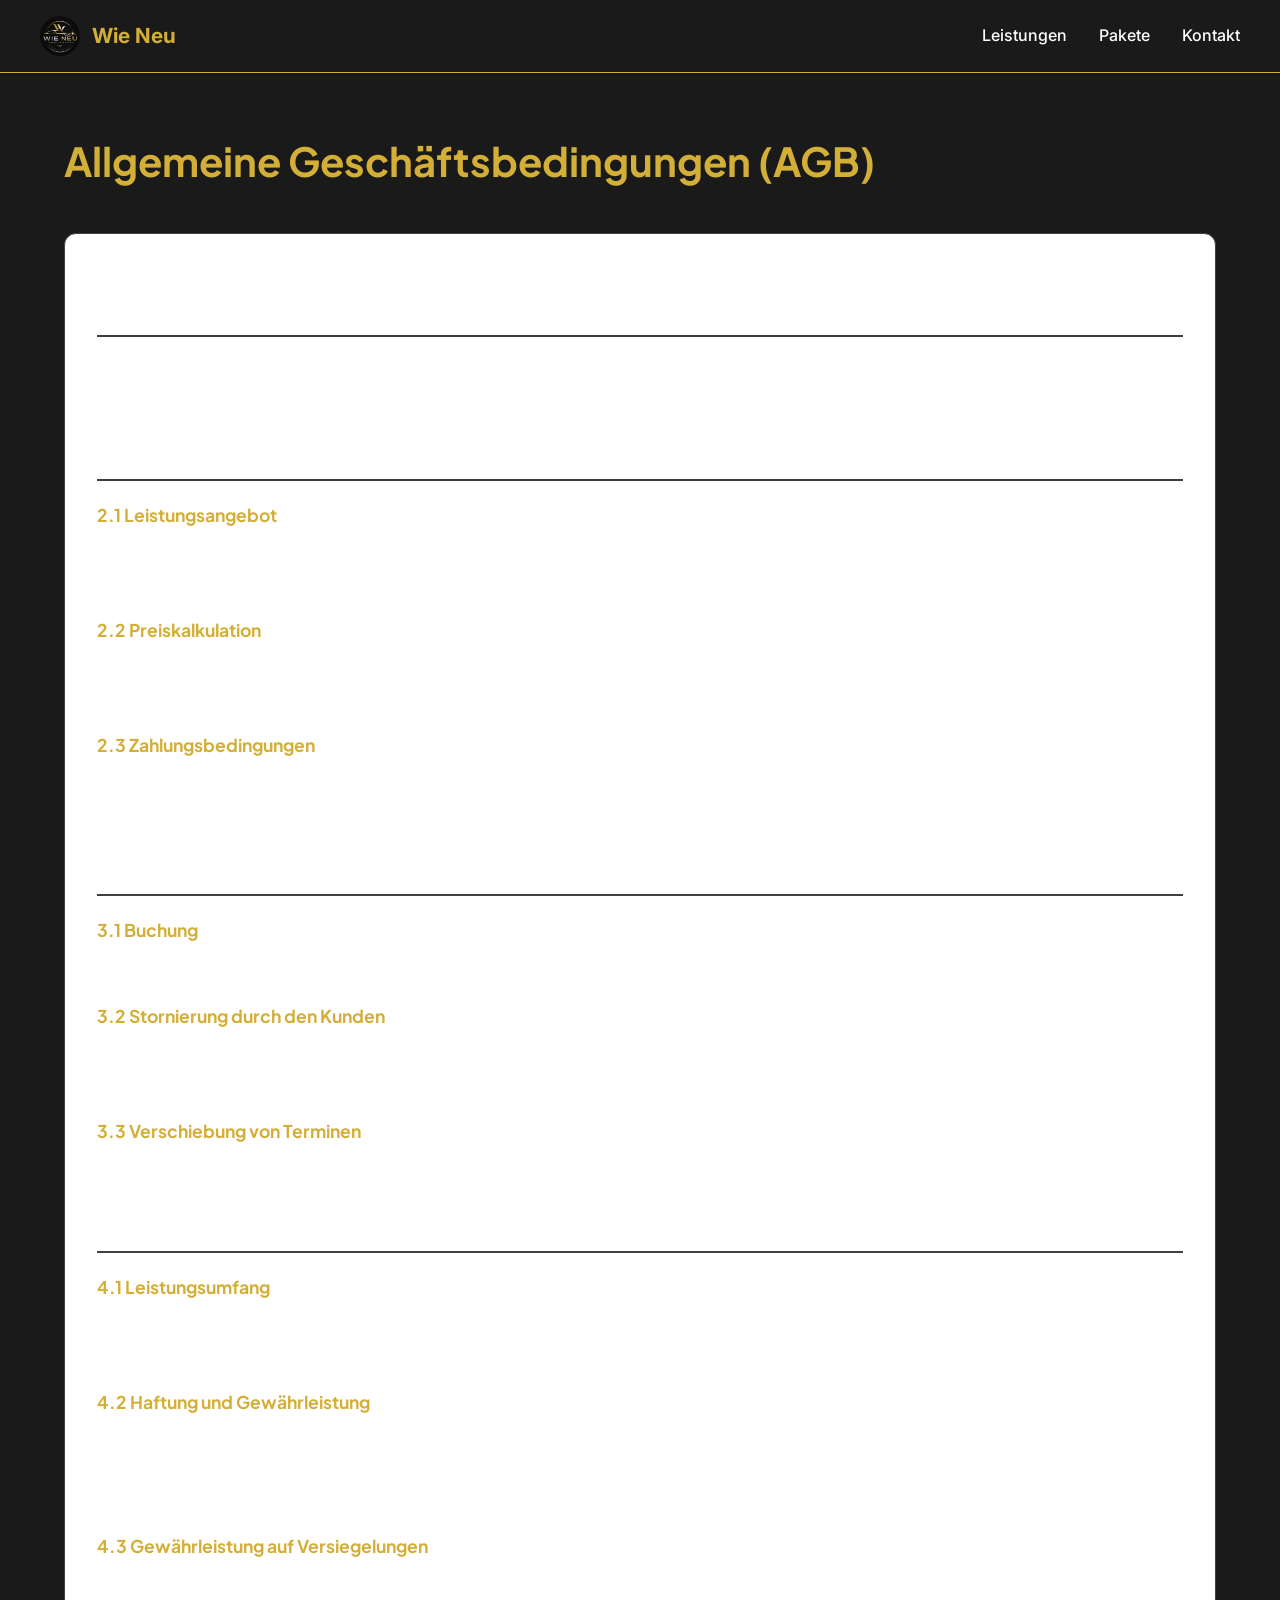
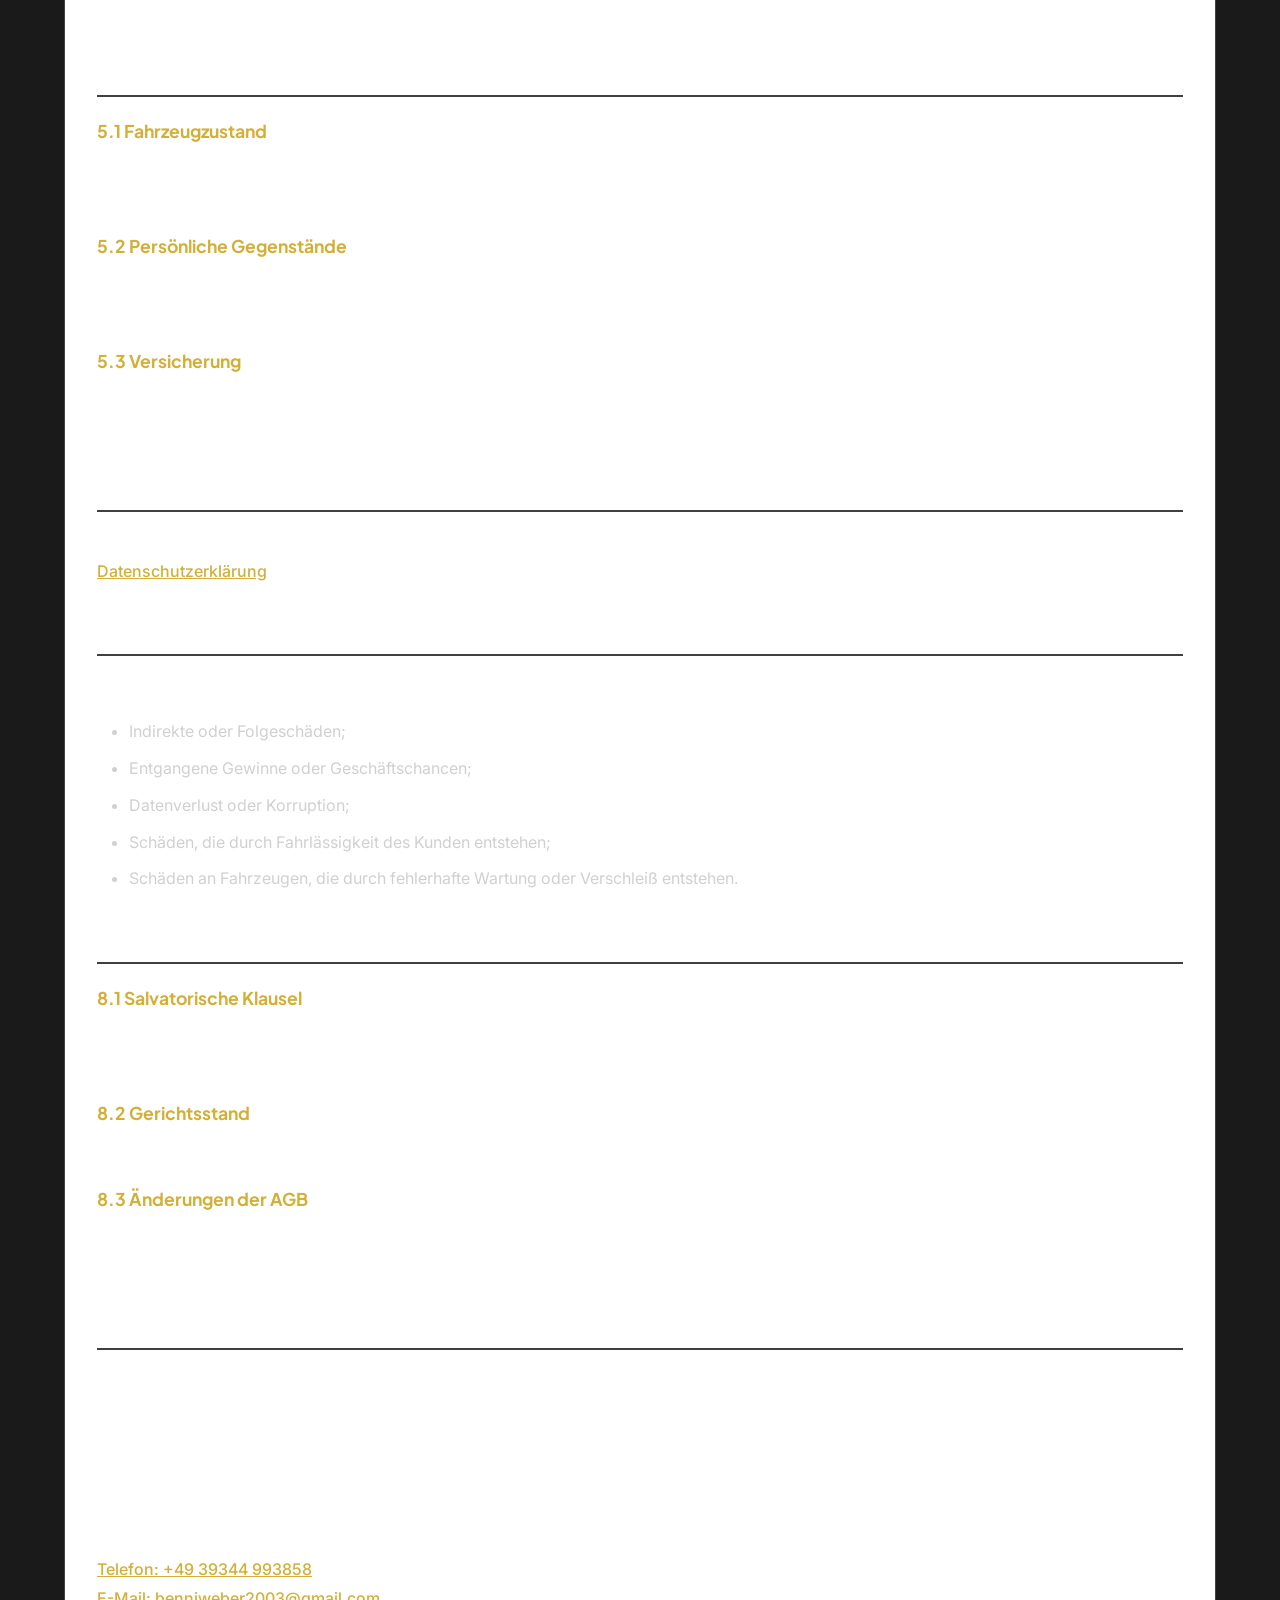
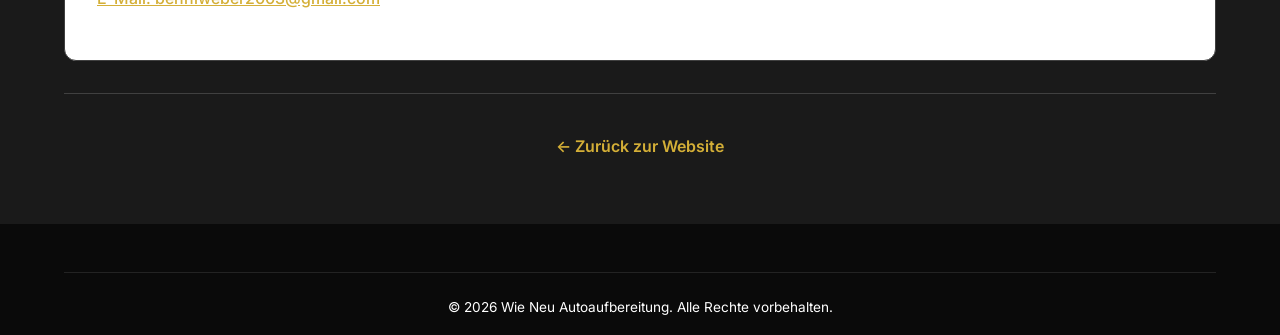
==== agb.html @ 1d2c420e "Besser" ====
<!DOCTYPE html>
<html lang="de">
<head>
  <meta charset="utf-8" />
  <meta name="viewport" content="width=device-width, initial-scale=1" />
  <title>AGB – Wie Neu Autoaufbereitung</title>
  <link href="https://fonts.googleapis.com/css2?family=Inter:wght@400;500;600;700&family=Plus+Jakarta+Sans:wght@700;800&display=swap" rel="stylesheet">
  <link rel="stylesheet" href="css/styles.css?v=202607280002">
</head>
<body>
  <header class="site-header">
    <div class="container header-inner">
      <a class="brand" href="index.html">
        <img src="assets/logo.png" alt="Wie Neu Autoaufbereitung" class="logo">
        <span class="brand-text">Wie Neu</span>
      </a>
      <button class="nav-toggle" id="navToggle" aria-label="Menü">☰</button>
      <nav class="site-nav" id="siteNav">
        <ul>
          <li><a href="index.html#services">Leistungen</a></li>
          <li><a href="index.html#packages">Pakete</a></li>
          <li><a href="index.html#contact">Kontakt</a></li>
        </ul>
      </nav>
    </div>
  </header>

  <main>
    <section class="legal-section">
      <div class="container">
        <h1>Allgemeine Geschäftsbedingungen (AGB)</h1>

        <div class="legal-content">
          <h2>1. Geltungsbereich</h2>
          <p>
            Diese Allgemeinen Geschäftsbedingungen (AGB) regeln die Geschäftsbeziehung zwischen Wie Neu Autoaufbereitung (nachfolgend „Anbieter") und dem Kunden bei der Erbringung von Fahrzeugaufbereitungsleistungen.
          </p>

          <h2>2. Leistungen und Preise</h2>

          <h3>2.1 Leistungsangebot</h3>
          <p>
            Der Anbieter stellt verschiedene Dienstleistungen zur Fahrzeugaufbereitung zur Verfügung, wie auf seiner Website beschrieben. Die auf der Website angegebenen Preise sind unverbindliche Preisangaben in Euro inklusive Mehrwertsteuer.
          </p>

          <h3>2.2 Preiskalkulation</h3>
          <p>
            Die Endpreise richten sich nach dem vereinbarten Leistungsumfang, dem Fahrzeugzustand und eventuellen Zusatzleistungen. Der Anbieter erstellt auf Wunsch vor Arbeitsbegin ein verbindliches Angebot.
          </p>

          <h3>2.3 Zahlungsbedingungen</h3>
          <p>
            Die Rechnungsstellung erfolgt nach Erbringung der Leistung. Die Zahlung ist fällig nach Rechnungsstellung. Der Anbieter nimmt Zahlungen in bar oder per Überweisung entgegen.
          </p>

          <h2>3. Terminvereinbarung und Stornierung</h2>

          <h3>3.1 Buchung</h3>
          <p>
            Terminbuchungen erfolgen über das Online-Buchungssystem oder per Telefon. Eine Bestätigung durch den Anbieter ist erforderlich.
          </p>

          <h3>3.2 Stornierung durch den Kunden</h3>
          <p>
            Eine kostenlose Stornierung ist bis zu 48 Stunden vor dem vereinbarten Termin möglich. Bei später erfolgter Stornierung oder Nichterscheinen wird eine Gebühr in Höhe von 30% des vereinbarten Preises erhoben.
          </p>

          <h3>3.3 Verschiebung von Terminen</h3>
          <p>
            Verschiebungen sind bis zu 48 Stunden vorher kostenlos möglich. Später erfolgende Verschiebungen können kostenpflichtig sein.
          </p>

          <h2>4. Leistungen und Gewährleistung</h2>

          <h3>4.1 Leistungsumfang</h3>
          <p>
            Der konkrete Leistungsumfang richtet sich nach dem gebuchten Paket und den individuellen Absprachen. Der Anbieter führt die Arbeiten nach bestem Wissen und Gewissen durch.
          </p>

          <h3>4.2 Haftung und Gewährleistung</h3>
          <p>
            Der Anbieter haftet nicht für Schäden, die durch externe Faktoren wie Umwelteinflüsse, Verschleiß oder unsachgemäße Behandlung nach Abschluss der Arbeiten entstehen. Schadenersatzansprüche des Kunden sind ausgeschlossen, soweit nicht eine grobe Fahrlässigkeit oder Vorsatz des Anbieters vorliegt.
          </p>

          <h3>4.3 Gewährleistung auf Versiegelungen</h3>
          <p>
            Auf durchgeführte Versiegelungen wird eine Gewährleistung bis zu 12 Monaten ab Erbringung der Leistung gewährt, insofern die Fahrzeugpflege gemäß den Empfehlungen durchgeführt wird.
          </p>

          <h2>5. Fahrzeug und persönliche Gegenstände</h2>

          <h3>5.1 Fahrzeugzustand</h3>
          <p>
            Der Kunde haftet dafür, dass das Fahrzeug in technisch einwandfreiem Zustand zur Aufbereitung gebracht wird. Der Anbieter arbeitet mit dem vorgefundenen Zustand des Fahrzeugs.
          </p>

          <h3>5.2 Persönliche Gegenstände</h3>
          <p>
            Der Anbieter haftet nicht für in oder am Fahrzeug befindliche persönliche Gegenstände. Wertgegenstände sollten vor Arbeitsbeginn aus dem Fahrzeug entfernt werden.
          </p>

          <h3>5.3 Versicherung</h3>
          <p>
            Das Fahrzeug bleibt während der Aufbereitung in der Verantwortung des Kunden. Der Anbieter kümmert sich mit angemessener Sorgfalt um das Fahrzeug. Der Kunde sollte sicherstellen, dass sein Kfz-Haftpflichtversicherer von der Aufbereitung weiß.
          </p>

          <h2>6. Datenschutz und Datensicherheit</h2>

          <p>
            Die Verarbeitung personenbezogener Daten erfolgt gemäß der Datenschutzerklärung des Anbieters. Weitere Informationen finden Sie in unserer <a href="datenschutz.html">Datenschutzerklärung</a>.
          </p>

          <h2>7. Haftungsausschluss</h2>

          <p>
            Der Anbieter haftet nicht für:
          </p>
          <ul>
            <li>Indirekte oder Folgeschäden;</li>
            <li>Entgangene Gewinne oder Geschäftschancen;</li>
            <li>Datenverlust oder Korruption;</li>
            <li>Schäden, die durch Fahrlässigkeit des Kunden entstehen;</li>
            <li>Schäden an Fahrzeugen, die durch fehlerhafte Wartung oder Verschleiß entstehen.</li>
          </ul>

          <h2>8. Schlussbestimmungen</h2>

          <h3>8.1 Salvatorische Klausel</h3>
          <p>
            Sollte eine Bestimmung dieser AGB ungültig sein, bleiben die übrigen Bestimmungen gültig. Die ungültige Bestimmung wird durch eine gültige ersetzt, die dem wirtschaftlichen Zweck am nächsten kommt.
          </p>

          <h3>8.2 Gerichtsstand</h3>
          <p>
            Es gilt das Recht der Bundesrepublik Deutschland. Gerichtsstand für alle Streitigkeiten ist der Gerichtsstand des Betreibers.
          </p>

          <h3>8.3 Änderungen der AGB</h3>
          <p>
            Der Anbieter behält sich vor, diese AGB jederzeit zu ändern. Die Änderungen werden dem Kunden mindestens zwei Wochen vor Gültigkeitsdatum mitgeteilt.
          </p>

          <h2>9. Kontakt</h2>

          <p>
            Fragen zu unseren AGB?
          </p>
          <p>
            Benjamin Weber<br>
            Wie Neu Autoaufbereitung<br>
            Meisterstraße 10<br>
            39317 Elbe-Parey OT Güsen<br>
            Deutschland<br>
            <a href="tel:+4939344993858">Telefon: +49 39344 993858</a><br>
            <a href="mailto:benniweber2003@gmail.com">E-Mail: benniweber2003@gmail.com</a>
          </p>
        </div>

        <div class="legal-footer">
          <p><a href="index.html">← Zurück zur Website</a></p>
        </div>
      </div>
    </section>
  </main>

  <footer class="site-footer">
    <div class="container">
      <div class="footer-bottom">
        <p>© <span id="year"></span> Wie Neu Autoaufbereitung. Alle Rechte vorbehalten.</p>
      </div>
    </div>
  </footer>

  <script src="js/main.js?v=202607280002"></script>
</body>
</html>
---- css/styles.css ----
/* ========================================
   WIE NEU AUTOAUFBEREITUNG
   Modern Design System – Blue / Green / Orange
   ======================================== */

:root {
  --primary: #d4af37;         /* Gold */
  --primary-light: #e5c158;   /* Light Gold */
  --secondary: #d4af37;       /* Gold */
  --accent: #d4af37;          /* Gold */
  --ink: #ffffff;             /* White */
  --ink-soft: #f0f0f0;        /* Light Gray */

  --bg: #1a1a1a;              /* Dark */
  --bg-light: #2a2a2a;        /* Light Dark */
  --bg-dark: #0a0a0a;

  --text: #ffffff;
  --text-secondary: #d0d0d0;
  --text-tertiary: #999999;
  --border: #404040;

  --radius: 8px;
  --radius-lg: 12px;
  --shadow-sm: 0 1px 2px rgba(0, 0, 0, 0.3);
  --shadow: 0 10px 15px -3px rgba(0, 0, 0, 0.4);
  --shadow-lg: 0 20px 25px -5px rgba(0, 0, 0, 0.5);
}

/* Reset */
* { box-sizing: border-box; margin: 0; padding: 0; }
html, body { height: 100%; }
html { scroll-behavior: smooth; }

body {
  font-family: 'Inter', -apple-system, BlinkMacSystemFont, 'Segoe UI', sans-serif;
  background-color: var(--bg);
  color: var(--text);
  line-height: 1.6;
  -webkit-font-smoothing: antialiased;
  -moz-osx-font-smoothing: grayscale;
  overflow-x: hidden;
}

h1, h2, h3, h4, h5, h6 {
  font-family: 'Plus Jakarta Sans', -apple-system, sans-serif;
  font-weight: 700;
  line-height: 1.2;
  color: var(--ink);
}

h1 { font-size: 2.8rem; }
h2 { font-size: 2rem; }
h3 { font-size: 1.3rem; }
h4 { font-size: 1.1rem; }

p { color: var(--text); }

a { color: var(--primary); text-decoration: none; }
a:hover { text-decoration: underline; }

img { max-width: 100%; display: block; }

.container {
  max-width: 1200px;
  margin: 0 auto;
  padding: 0 1.5rem;
  width: 100%;
}

:focus-visible {
  outline: 2px solid var(--primary);
  outline-offset: 2px;
}

/* ========================================
   BUTTONS
   ======================================== */

.btn {
  display: inline-block;
  padding: 0.7rem 1.5rem;
  border: 2px solid transparent;
  border-radius: var(--radius);
  font-weight: 600;
  font-size: 0.95rem;
  cursor: pointer;
  text-decoration: none;
  transition: all 0.3s ease;
  text-align: center;
  font-family: inherit;
}

.btn:hover {
  transform: translateY(-2px);
  box-shadow: var(--shadow);
}

.btn-primary {
  background: linear-gradient(135deg, var(--primary) 0%, var(--primary-light) 100%);
  color: #000000;
  border-color: var(--primary);
}

.btn-primary:hover {
  background: linear-gradient(135deg, #1d4ed8 0%, #2563eb 100%);
  background: linear-gradient(135deg, var(--primary-light) 0%, var(--primary) 100%);
  box-shadow: 0 0 20px rgba(212, 175, 55, 0.4);
}

.btn-secondary {
  background-color: var(--secondary);
  color: #000000;
  border-color: var(--secondary);
}

.btn-secondary:hover {
  background-color: var(--primary-light);
  box-shadow: 0 0 15px rgba(212, 175, 55, 0.3);
}

.btn-outline {
  background-color: transparent;
  color: var(--primary);
  border-color: var(--primary);
}

.btn-outline:hover {
  background-color: rgba(212, 175, 55, 0.1);
  box-shadow: 0 0 15px rgba(212, 175, 55, 0.2);
}

.btn-large {
  padding: 1rem 2rem;
  font-size: 1rem;
}

/* ========================================
   HEADER / NAVIGATION
   ======================================== */

.site-header {
  position: sticky;
  top: 0;
  z-index: 100;
  background: var(--bg);
  backdrop-filter: blur(10px);
  border-bottom: 1px solid var(--primary);
  box-shadow: var(--shadow-sm);
}

.header-inner {
  display: flex;
  justify-content: space-between;
  align-items: center;
  padding: 1rem 0;
}

.brand {
  display: flex;
  align-items: center;
  gap: 0.75rem;
  text-decoration: none;
  font-weight: 700;
  font-size: 1.3rem;
}

.logo {
  width: 40px;
  height: 40px;
  border-radius: 50%;
  background: var(--primary);
  color: white;
  display: flex;
  align-items: center;
  justify-content: center;
}

.brand-text {
  color: var(--primary);
}

.nav-toggle {
  display: none;
  background: none;
  border: none;
  font-size: 1.5rem;
  cursor: pointer;
}

.site-nav ul {
  display: flex;
  list-style: none;
  gap: 2rem;
  align-items: center;
}

.site-nav a {
  color: var(--text);
  font-weight: 500;
  transition: color 0.3s ease;
}

.site-nav a:hover {
  color: var(--primary);
  text-decoration: none;
}

@media (max-width: 768px) {
  .nav-toggle {
    display: block;
  }

  .site-nav {
    display: none;
    position: absolute;
    top: 100%;
    left: 0;
    right: 0;
    background: white;
    border-bottom: 1px solid var(--border);
    padding: 1rem;
  }

  .site-nav.open {
    display: block;
  }

  .site-nav ul {
    flex-direction: column;
    gap: 1rem;
  }
}

/* ========================================
   HERO SECTION
   ======================================== */

.hero {
  background: linear-gradient(135deg, #f0f9ff 0%, #f0fdf4 100%);
  background-image: url('../assets/hero-bg.jpg');
  background-size: cover;
  background-position: center right;
  background-repeat: no-repeat;
  background-attachment: fixed;
  padding: 5rem 0;
  position: relative;
  overflow: hidden;
  min-height: 600px;
}

.hero-background {
  display: none;
}

.hero-car {
  width: 100%;
  height: 100%;
  object-fit: cover;
}

.hero::before {
  content: '';
  position: absolute;
  top: 0;
  left: 0;
  right: 0;
  bottom: 0;
  background: linear-gradient(to right, rgba(0, 0, 0, 0.4) 0%, rgba(0, 0, 0, 0.2) 40%, rgba(0, 0, 0, 0) 70%);
  z-index: 0;
}

.hero::after {
  content: '';
  position: absolute;
  width: 400px;
  height: 400px;
  background: radial-gradient(circle, rgba(37, 99, 235, 0.1) 0%, transparent 70%);
  top: -200px;
  right: -200px;
  border-radius: 50%;
  display: none;
}

.hero-content {
  position: relative;
  z-index: 1;
}

.hero-badge {
  display: inline-block;
  background: rgba(255, 255, 255, 0.2);
  color: white;
  padding: 0.5rem 1rem;
  border-radius: 20px;
  font-size: 0.85rem;
  font-weight: 600;
  margin-bottom: 1.5rem;
  text-shadow: 2px 2px 4px rgba(0, 0, 0, 0.8);
}

.hero-title {
  font-size: 3rem;
  line-height: 1.1;
  margin-bottom: 1rem;
  color: white;
  text-shadow: 3px 3px 6px rgba(0, 0, 0, 0.9), 0 0 10px rgba(0, 0, 0, 0.7);
}

.hero-subtitle {
  font-size: 1.2rem;
  color: rgba(255, 255, 255, 0.9);
  margin-bottom: 2rem;
  max-width: 600px;
  text-shadow: 2px 2px 4px rgba(0, 0, 0, 0.8);
}

.hero-ctas {
  display: flex;
  gap: 1rem;
  margin-bottom: 3rem;
  flex-wrap: wrap;
}

.hero-trust {
  display: flex;
  gap: 2rem;
  flex-wrap: wrap;
}

.trust-item {
  display: flex;
  align-items: center;
  gap: 0.5rem;
  color: rgba(255, 255, 255, 0.9);
  font-size: 0.95rem;
}

@media (max-width: 768px) {
  .hero {
    padding: 3rem 0;
    min-height: 500px;
  }

  .hero-title {
    font-size: 2rem;
  }

  .hero-subtitle {
    font-size: 1rem;
  }

  .hero-ctas {
    flex-direction: column;
  }

  .hero-trust {
    flex-direction: column;
    gap: 1rem;
  }
}

/* ========================================
   FEATURES SECTION
   ======================================== */

.features-section {
  padding: 4rem 0;
  background: var(--bg-light);
}

.features-grid {
  display: grid;
  grid-template-columns: repeat(auto-fit, minmax(280px, 1fr));
  gap: 2rem;
  margin-top: 3rem;
}

.feature-card {
  background: var(--bg-light);
  padding: 2rem;
  border-radius: var(--radius-lg);
  border: 1px solid var(--primary);
  transition: all 0.3s ease;
}

.feature-card:hover {
  border-color: var(--primary-light);
  box-shadow: 0 0 20px rgba(212, 175, 55, 0.3);
  transform: translateY(-4px);
}

.feature-icon {
  font-size: 2.5rem;
  margin-bottom: 1rem;
}

.feature-card h3 {
  margin-bottom: 0.5rem;
}

.feature-card p {
  font-size: 0.9rem;
  color: var(--text-secondary);
}

/* ========================================
   SERVICES SECTION
   ======================================== */

.services-section {
  padding: 4rem 0;
  background: var(--bg);
}

.services-grid {
  display: grid;
  grid-template-columns: repeat(auto-fit, minmax(300px, 1fr));
  gap: 2rem;
  margin-top: 2rem;
}

.service-card {
  background: var(--bg-light);
  border: 2px solid var(--primary);
  border-radius: var(--radius-lg);
  padding: 2rem;
  transition: all 0.3s ease;
}

.service-card:hover {
  border-color: var(--primary-light);
  box-shadow: 0 0 20px rgba(212, 175, 55, 0.3);
  transform: translateY(-4px);
}

.service-icon {
  font-size: 2rem;
  margin-bottom: 1rem;
}

.service-card h3 {
  margin-bottom: 1rem;
  color: var(--primary);
}

.service-card ul {
  list-style: none;
}

.service-card li {
  padding: 0.4rem 0;
  color: var(--text);
  font-size: 0.95rem;
}

/* ========================================
   WHY SECTION
   ======================================== */

.why-section {
  padding: 4rem 0;
  background: var(--bg-light);
}

.why-grid {
  display: grid;
  grid-template-columns: repeat(auto-fit, minmax(250px, 1fr));
  gap: 2rem;
  margin-top: 2rem;
}

.why-card {
  background: white;
  padding: 1.5rem;
  border-radius: var(--radius-lg);
  border-left: 4px solid var(--primary);
}

.why-number {
  display: inline-flex;
  align-items: center;
  justify-content: center;
  width: 40px;
  height: 40px;
  background: var(--primary);
  color: white;
  border-radius: 50%;
  font-weight: 700;
  margin-bottom: 1rem;
}

.why-card h3 {
  margin-bottom: 0.5rem;
}

/* ========================================
   TEAM SECTION
   ======================================== */

.team-section {
  padding: 4rem 0;
}

.team-grid {
  display: grid;
  grid-template-columns: repeat(auto-fit, minmax(300px, 1fr));
  gap: 2rem;
  margin-top: 2rem;
}

.team-card {
  background: var(--bg-light);
  border: 2px solid var(--primary);
  border-radius: var(--radius-lg);
  padding: 2rem;
  text-align: center;
  transition: all 0.3s ease;
}

.team-card:hover {
  border-color: var(--primary-light);
  box-shadow: 0 0 20px rgba(212, 175, 55, 0.25);
  transform: translateY(-4px);
}

.team-image {
  width: 150px;
  height: 150px;
  margin: 0 auto 1.5rem;
  border-radius: 50%;
  overflow: hidden;
  border: 3px solid var(--primary);
  display: flex;
  align-items: center;
  justify-content: center;
  background: var(--bg-light);
}

.team-image img {
  width: 100%;
  height: 100%;
  object-fit: cover;
}

.team-card h3 {
  margin-bottom: 0.5rem;
  font-size: 1.3rem;
}

.team-role {
  color: var(--primary);
  font-weight: 600;
  margin-bottom: 1rem;
}

.team-bio {
  color: var(--text);
  font-size: 0.95rem;
  line-height: 1.6;
  margin-bottom: 1.5rem;
}

.team-contact {
  display: flex;
  justify-content: center;
  gap: 1rem;
  flex-wrap: wrap;
}

.team-contact a {
  display: inline-block;
  padding: 0.5rem 1rem;
  background: var(--bg-light);
  border: 1px solid var(--border);
  border-radius: var(--radius);
  color: var(--primary);
  font-weight: 600;
  font-size: 0.85rem;
  transition: all 0.3s ease;
}

.team-contact a:hover {
  background: var(--primary);
  color: white;
  text-decoration: none;
  border-color: var(--primary);
}

@media (max-width: 768px) {
  .team-card {
    padding: 1.5rem;
  }

  .team-image {
    width: 120px;
    height: 120px;
  }
}

/* ========================================
   SECTION HEADER
   ======================================== */

.section-header {
  text-align: center;
  margin-bottom: 3rem;
}

.section-header h2 {
  margin-bottom: 0.75rem;
}

.section-header p {
  font-size: 1.05rem;
  max-width: 600px;
  margin: 0 auto;
}

/* ========================================
   PACKAGES SECTION
   ======================================== */

.packages-section {
  padding: 4rem 0;
  background: var(--bg-light);
}

.packages-grid {
  display: grid;
  grid-template-columns: repeat(auto-fit, minmax(300px, 1fr));
  gap: 2rem;
  margin-top: 2rem;
}

.package-card {
  background: var(--bg-light);
  border: 2px solid var(--primary);
  border-radius: var(--radius-lg);
  padding: 2rem;
  position: relative;
  transition: all 0.3s ease;
}

.package-card:hover {
  border-color: var(--primary-light);
  transform: translateY(-4px);
  box-shadow: 0 10px 30px rgba(212, 175, 55, 0.25);
}

.package-card.featured {
  border-color: var(--primary-light);
  transform: scale(1.02);
  box-shadow: 0 10px 30px rgba(212, 175, 55, 0.35);
}

.package-label {
  display: inline-block;
  background: var(--accent);
  color: white;
  padding: 0.4rem 1rem;
  border-radius: 20px;
  font-size: 0.75rem;
  font-weight: 700;
  margin-bottom: 0.5rem;
}

.package-price {
  display: flex;
  flex-direction: column;
  gap: 0.25rem;
  margin: 1.5rem 0;
}

.price-original {
  font-size: 0.85rem;
  color: var(--text-secondary);
  text-decoration: line-through;
}

.price {
  font-size: 2rem;
  font-weight: 700;
  color: var(--primary);
}

.duration {
  font-size: 0.85rem;
  color: var(--text-secondary);
}

.package-features {
  list-style: none;
  margin: 1.5rem 0;
}

.package-features li {
  padding: 0.5rem 0;
  color: var(--text-secondary);
  font-size: 0.95rem;
}

/* Zusatzleistungen / Additional Services */
.additional-services {
  margin-top: 3rem;
  background: var(--bg-light);
  padding: 2rem;
  border-radius: var(--radius-lg);
  border: 1px solid var(--primary);
}

.additional-services h3 {
  margin-bottom: 0.5rem;
  color: white;
}

.additional-services-note {
  color: var(--text);
  font-size: 0.95rem;
  margin-bottom: 1.5rem;
}

.services-table-wrapper {
  overflow-x: auto;
}

.services-table {
  width: 100%;
  border-collapse: collapse;
}

.services-table thead tr {
  background: var(--bg);
  border-bottom: 2px solid var(--primary);
}

.services-table th {
  padding: 1rem;
  text-align: left;
  font-weight: 600;
  color: white;
}

.services-table td {
  padding: 1rem;
  border-bottom: 1px solid var(--border);
  color: var(--text);
}

.services-table tr:hover {
  background: rgba(212, 175, 55, 0.1);
}

/* ========================================
   PROCESS SECTION
   ======================================== */

.process-section {
  padding: 4rem 0;
}

.process-steps {
  display: grid;
  grid-template-columns: repeat(auto-fit, minmax(200px, 1fr));
  gap: 2rem;
  margin-top: 2rem;
}

.step {
  text-align: center;
  position: relative;
}

.step::after {
  content: '';
  position: absolute;
  width: 2px;
  height: 100px;
  background: var(--border);
  top: -100px;
  left: 50%;
  transform: translateX(-50%);
}

.step:first-child::after {
  display: none;
}

.step-number {
  display: inline-flex;
  align-items: center;
  justify-content: center;
  width: 50px;
  height: 50px;
  background: var(--primary);
  color: white;
  border-radius: 50%;
  font-weight: 700;
  font-size: 1.3rem;
  margin-bottom: 1rem;
}

.step h3 {
  margin-bottom: 0.5rem;
}

.step p {
  font-size: 0.9rem;
}

@media (max-width: 768px) {
  .process-steps {
    grid-template-columns: 1fr;
  }

  .step::after {
    display: none;
  }
}

/* ========================================
   TESTIMONIALS SECTION
   ======================================== */

.testimonials-section {
  padding: 4rem 0;
  background: var(--bg);
}

.testimonials-grid {
  display: grid;
  grid-template-columns: repeat(auto-fit, minmax(300px, 1fr));
  gap: 2rem;
  margin-top: 2rem;
}

.testimonial-card {
  background: var(--bg-light);
  padding: 2rem;
  border-radius: var(--radius-lg);
  border: 1px solid var(--primary);
  box-shadow: var(--shadow-sm);
}

.stars {
  font-size: 1.2rem;
  margin-bottom: 1rem;
  letter-spacing: 0.2rem;
  color: var(--primary);
}

.testimonial-card p {
  font-style: italic;
  margin-bottom: 1.5rem;
  color: var(--text);
}

.testimonial-card strong {
  color: white;
  display: block;
  font-size: 0.95rem;
}

.location {
  font-size: 0.85rem;
  color: var(--text-secondary);
}

/* ========================================
   CTA SECTION
   ======================================== */

.cta-section {
  padding: 4rem 0;
  background: linear-gradient(135deg, var(--primary) 0%, var(--secondary) 100%);
  color: white;
  text-align: center;
}

.cta-content h2 {
  color: white;
  margin-bottom: 1rem;
}

.cta-content p {
  color: rgba(255, 255, 255, 0.9);
  margin-bottom: 2rem;
  font-size: 1.1rem;
}

/* ========================================
   CONTACT SECTION
   ======================================== */

.contact-section {
  padding: 4rem 0;
}

.contact-grid {
  display: grid;
  grid-template-columns: 1fr 1fr;
  gap: 3rem;
  margin-top: 2rem;
}

.contact-form {
  display: flex;
  flex-direction: column;
  gap: 1.5rem;
}

.form-group {
  display: flex;
  flex-direction: column;
}

.form-group label {
  font-weight: 500;
  margin-bottom: 0.5rem;
  color: var(--ink);
}

.form-group input,
.form-group textarea {
  padding: 0.75rem;
  border: 2px solid var(--border);
  border-radius: var(--radius);
  font-family: inherit;
  font-size: 0.95rem;
  transition: all 0.3s ease;
}

.form-group input:focus,
.form-group textarea:focus {
  outline: none;
  border-color: var(--primary);
  box-shadow: 0 0 0 3px rgba(37, 99, 235, 0.1);
}

.contact-info {
  display: flex;
  flex-direction: column;
  gap: 2rem;
}

.contact-block {
  display: flex;
  flex-direction: column;
}

.contact-icon {
  font-size: 1.8rem;
  margin-bottom: 0.5rem;
}

.contact-block h3 {
  margin-bottom: 0.5rem;
}

.contact-block p {
  color: var(--text-secondary);
  font-size: 0.95rem;
}

.contact-block a {
  color: var(--primary);
  font-weight: 500;
}

@media (max-width: 768px) {
  .contact-grid {
    grid-template-columns: 1fr;
  }
}

/* ========================================
   LEGAL PAGES
   ======================================== */

.legal-section {
  padding: 4rem 0;
  min-height: 80vh;
}

.legal-section h1 {
  font-size: 2.5rem;
  margin-bottom: 3rem;
  color: var(--primary);
}

.legal-content {
  background: white;
  padding: 2rem;
  border-radius: var(--radius-lg);
  border: 1px solid var(--border);
  line-height: 1.8;
}

.legal-content h2 {
  font-size: 1.5rem;
  margin-top: 2rem;
  margin-bottom: 1rem;
  color: var(--ink);
  border-bottom: 2px solid var(--border);
  padding-bottom: 0.5rem;
}

.legal-content h3 {
  font-size: 1.1rem;
  margin-top: 1.5rem;
  margin-bottom: 0.75rem;
  color: var(--primary);
}

.legal-content p {
  margin-bottom: 1rem;
  color: var(--text);
}

.legal-content ul {
  margin-left: 2rem;
  margin-bottom: 1rem;
}

.legal-content li {
  margin-bottom: 0.5rem;
  color: var(--text-secondary);
}

.legal-content a {
  color: var(--primary);
  font-weight: 500;
  text-decoration: underline;
}

.legal-content a:hover {
  text-decoration: none;
}

.legal-footer {
  margin-top: 2rem;
  padding-top: 1.5rem;
  border-top: 1px solid var(--border);
  text-align: center;
}

.legal-footer a {
  display: inline-block;
  margin-top: 1rem;
  color: var(--primary);
  font-weight: 600;
  transition: all 0.3s ease;
}

.legal-footer a:hover {
  text-decoration: none;
  transform: translateX(-5px);
}

@media (max-width: 768px) {
  .legal-section {
    padding: 2rem 0;
  }

  .legal-section h1 {
    font-size: 1.8rem;
    margin-bottom: 2rem;
  }

  .legal-content {
    padding: 1.5rem;
  }

  .legal-content h2 {
    font-size: 1.3rem;
  }

  .legal-content h3 {
    font-size: 1rem;
  }
}

/* ========================================
   MODAL STYLES
   ======================================== */

.modal {
  display: none;
  position: fixed;
  top: 0;
  left: 0;
  right: 0;
  bottom: 0;
  z-index: 1000;
  align-items: center;
  justify-content: center;
}

.modal.open {
  display: flex;
}

.modal-overlay {
  position: absolute;
  top: 0;
  left: 0;
  right: 0;
  bottom: 0;
  background: rgba(0, 0, 0, 0.5);
  cursor: pointer;
}

.modal-content {
  position: relative;
  background: white;
  border-radius: var(--radius-lg);
  max-width: 600px;
  max-height: 90vh;
  overflow-y: auto;
  padding: 2.5rem;
  box-shadow: 0 25px 50px -12px rgba(0, 0, 0, 0.25);
  width: 90%;
}

.modal-content h2 {
  margin-bottom: 2rem;
  color: var(--ink);
}

.modal-close {
  position: absolute;
  top: 1rem;
  right: 1rem;
  background: none;
  border: none;
  font-size: 1.5rem;
  cursor: pointer;
  color: var(--text-secondary);
  transition: color 0.3s ease;
}

.modal-close:hover {
  color: var(--ink);
}

/* Booking Form */
.booking-form {
  display: flex;
  flex-direction: column;
  gap: 2rem;
}

.booking-section {
  display: flex;
  flex-direction: column;
  gap: 1rem;
}

.booking-section h3 {
  font-size: 1.1rem;
  color: var(--primary);
  margin-bottom: 0.5rem;
}

.package-selection {
  display: flex;
  flex-direction: column;
  gap: 1rem;
}

.package-option {
  display: flex;
  align-items: flex-start;
  gap: 1rem;
  padding: 1rem;
  border: 2px solid var(--border);
  border-radius: var(--radius);
  cursor: pointer;
  transition: all 0.3s ease;
}

.package-option input[type="radio"] {
  margin-top: 0.25rem;
  cursor: pointer;
  accent-color: var(--primary);
  width: 20px;
  height: 20px;
}

.package-option:hover {
  border-color: var(--primary);
  background: var(--bg-light);
}

.package-option input[type="radio"]:checked + .option-label {
  color: var(--primary);
  font-weight: 600;
}

/* ========== REVIEW FORM ========== */
.review-form-wrapper {
  margin-top: 3rem;
  padding: 2.5rem;
  background: var(--bg-light);
  border: 2px solid var(--primary);
  border-radius: var(--radius-lg);
}

.review-form-wrapper h3 {
  margin-bottom: 0.5rem;
  font-size: 1.5rem;
  color: white;
}

.review-form-wrapper > p {
  color: var(--text-secondary);
  margin-bottom: 2rem;
  font-size: 0.95rem;
}

.review-form {
  display: flex;
  flex-direction: column;
  gap: 1.5rem;
}

.review-form .form-group {
  display: flex;
  flex-direction: column;
}

.review-form label {
  color: white;
  font-weight: 600;
  margin-bottom: 0.5rem;
  font-size: 0.95rem;
}

.review-form input[type="text"],
.review-form input[type="email"],
.review-form textarea {
  background: var(--bg);
  border: 1px solid var(--border);
  border-radius: 6px;
  padding: 0.75rem 1rem;
  color: white;
  font-family: inherit;
  font-size: 0.95rem;
  transition: all 0.3s ease;
}

.review-form input[type="text"]:focus,
.review-form input[type="email"]:focus,
.review-form textarea:focus {
  outline: none;
  border-color: var(--primary);
  box-shadow: 0 0 0 3px rgba(212, 175, 55, 0.1);
}

.review-form input::placeholder,
.review-form textarea::placeholder {
  color: var(--text-tertiary);
}

/* ========== STAR RATING ========== */
.star-rating {
  display: flex;
  flex-direction: row-reverse;
  justify-content: flex-end;
  gap: 0.5rem;
  font-size: 1.8rem;
}

.star-rating input {
  display: none;
}

.star-rating .star {
  cursor: pointer;
  color: var(--text-tertiary);
  transition: all 0.2s ease;
  user-select: none;
}

.star-rating input:checked ~ .star,
.star-rating .star:hover,
.star-rating input:checked ~ .star:hover {
  color: var(--primary);
  text-shadow: 0 0 10px rgba(212, 175, 55, 0.5);
}

.star-rating input:hover ~ .star {
  color: var(--primary);
}

/* ========== REVIEW NOTE ========== */
.review-note {
  color: var(--text-secondary);
  font-size: 0.85rem;
  text-align: center;
  margin-top: -0.5rem;
}

/* ========== RESPONSIVE REVIEW FORM ========== */
@media (max-width: 768px) {
  .review-form-wrapper {
    padding: 1.5rem;
    margin-top: 2rem;
  }

  .star-rating {
    font-size: 1.5rem;
    gap: 0.3rem;
  }
}

.option-label {
  display: flex;
  flex-direction: column;
  gap: 0.25rem;
  flex: 1;
}

.option-label strong {
  color: var(--ink);
}

.option-label small {
  color: var(--text-secondary);
  font-weight: normal;
}

.extras-selection {
  display: flex;
  flex-direction: column;
  gap: 0.8rem;
}

.extra-option {
  display: flex;
  align-items: center;
  gap: 0.75rem;
  padding: 0.75rem;
  border: 1px solid var(--border);
  border-radius: var(--radius);
  cursor: pointer;
  transition: all 0.3s ease;
}

.extra-option input[type="checkbox"] {
  cursor: pointer;
  accent-color: var(--primary);
  width: 18px;
  height: 18px;
}

.extra-option:hover {
  background: var(--bg-light);
  border-color: var(--primary);
}

.extra-option input[type="checkbox"]:checked + span {
  color: var(--primary);
  font-weight: 600;
}

.extra-option span {
  flex: 1;
  color: var(--text);
}

.extra-price {
  color: var(--accent);
  font-weight: 600;
  white-space: nowrap;
}

.booking-summary {
  background: var(--bg-light);
  padding: 1.5rem;
  border-radius: var(--radius);
  border: 2px solid var(--border);
}

.summary-row {
  display: flex;
  justify-content: space-between;
  padding: 0.75rem 0;
  border-bottom: 1px solid var(--border);
}

.summary-row.discount {
  color: var(--secondary);
  font-weight: 600;
  background: rgba(5, 150, 105, 0.05);
  padding: 0.75rem;
  margin: 0 -1.5rem 0 -1.5rem;
  padding-left: 1.5rem;
  padding-right: 1.5rem;
}

.summary-row.total {
  border-bottom: none;
  border-top: 2px solid var(--primary);
  padding-top: 1rem;
  font-weight: 700;
  font-size: 1.1rem;
  color: var(--primary);
  margin-top: 0.5rem;
}

/* ========================================
   FOOTER
   ======================================== */

.site-footer {
  background: var(--bg-dark);
  color: white;
  padding: 3rem 0 1rem;
}

.footer-content {
  display: grid;
  grid-template-columns: repeat(auto-fit, minmax(250px, 1fr));
  gap: 2rem;
  margin-bottom: 2rem;
}

.footer-section h4 {
  color: white;
  margin-bottom: 1rem;
}

.footer-section p {
  color: rgba(255, 255, 255, 0.85);
  font-size: 0.9rem;
}

.footer-section ul {
  list-style: none;
}

.footer-section li {
  margin-bottom: 0.75rem;
}

.footer-section a {
  color: rgba(255, 255, 255, 0.85);
  transition: color 0.3s ease;
}

.footer-section a:hover {
  color: white;
  text-decoration: none;
}

.footer-bottom {
  border-top: 1px solid rgba(255, 255, 255, 0.1);
  padding-top: 1.5rem;
  text-align: center;
  color: rgba(255, 255, 255, 0.85);
  font-size: 0.85rem;
}

/* ========================================
   RESPONSIVE DESIGN
   ======================================== */

@media (max-width: 768px) {
  h1 { font-size: 2rem; }
  h2 { font-size: 1.5rem; }
  h3 { font-size: 1.1rem; }

  .container {
    padding: 0 1rem;
  }

  .packages-grid,
  .services-grid,
  .features-grid,
  .testimonials-grid {
    grid-template-columns: 1fr;
  }

  .package-card.featured {
    transform: scale(1);
  }

  .modal-content {
    width: 95%;
    padding: 1.5rem;
  }

  .booking-section h3 {
    font-size: 1rem;
  }
}

@media (max-width: 480px) {
  h1 { font-size: 1.5rem; }
  h2 { font-size: 1.3rem; }

  .btn {
    padding: 0.6rem 1.2rem;
    font-size: 0.9rem;
  }

  .btn-large {
    padding: 0.8rem 1.5rem;
  }

  .hero {
    padding: 2rem 0;
  }

  .hero-ctas {
    flex-direction: column;
    gap: 0.75rem;
  }

  .hero-trust {
    flex-direction: column;
    gap: 0.75rem;
    font-size: 0.85rem;
  }

  .services-section,
  .packages-section,
  .features-section {
    padding: 2rem 0;
  }

  .contact-grid {
    gap: 2rem;
  }

  .modal-content {
    padding: 1.25rem;
  }

  .booking-section {
    gap: 0.75rem;
  }

  .package-option,
  .extra-option {
    padding: 0.5rem;
  }
}
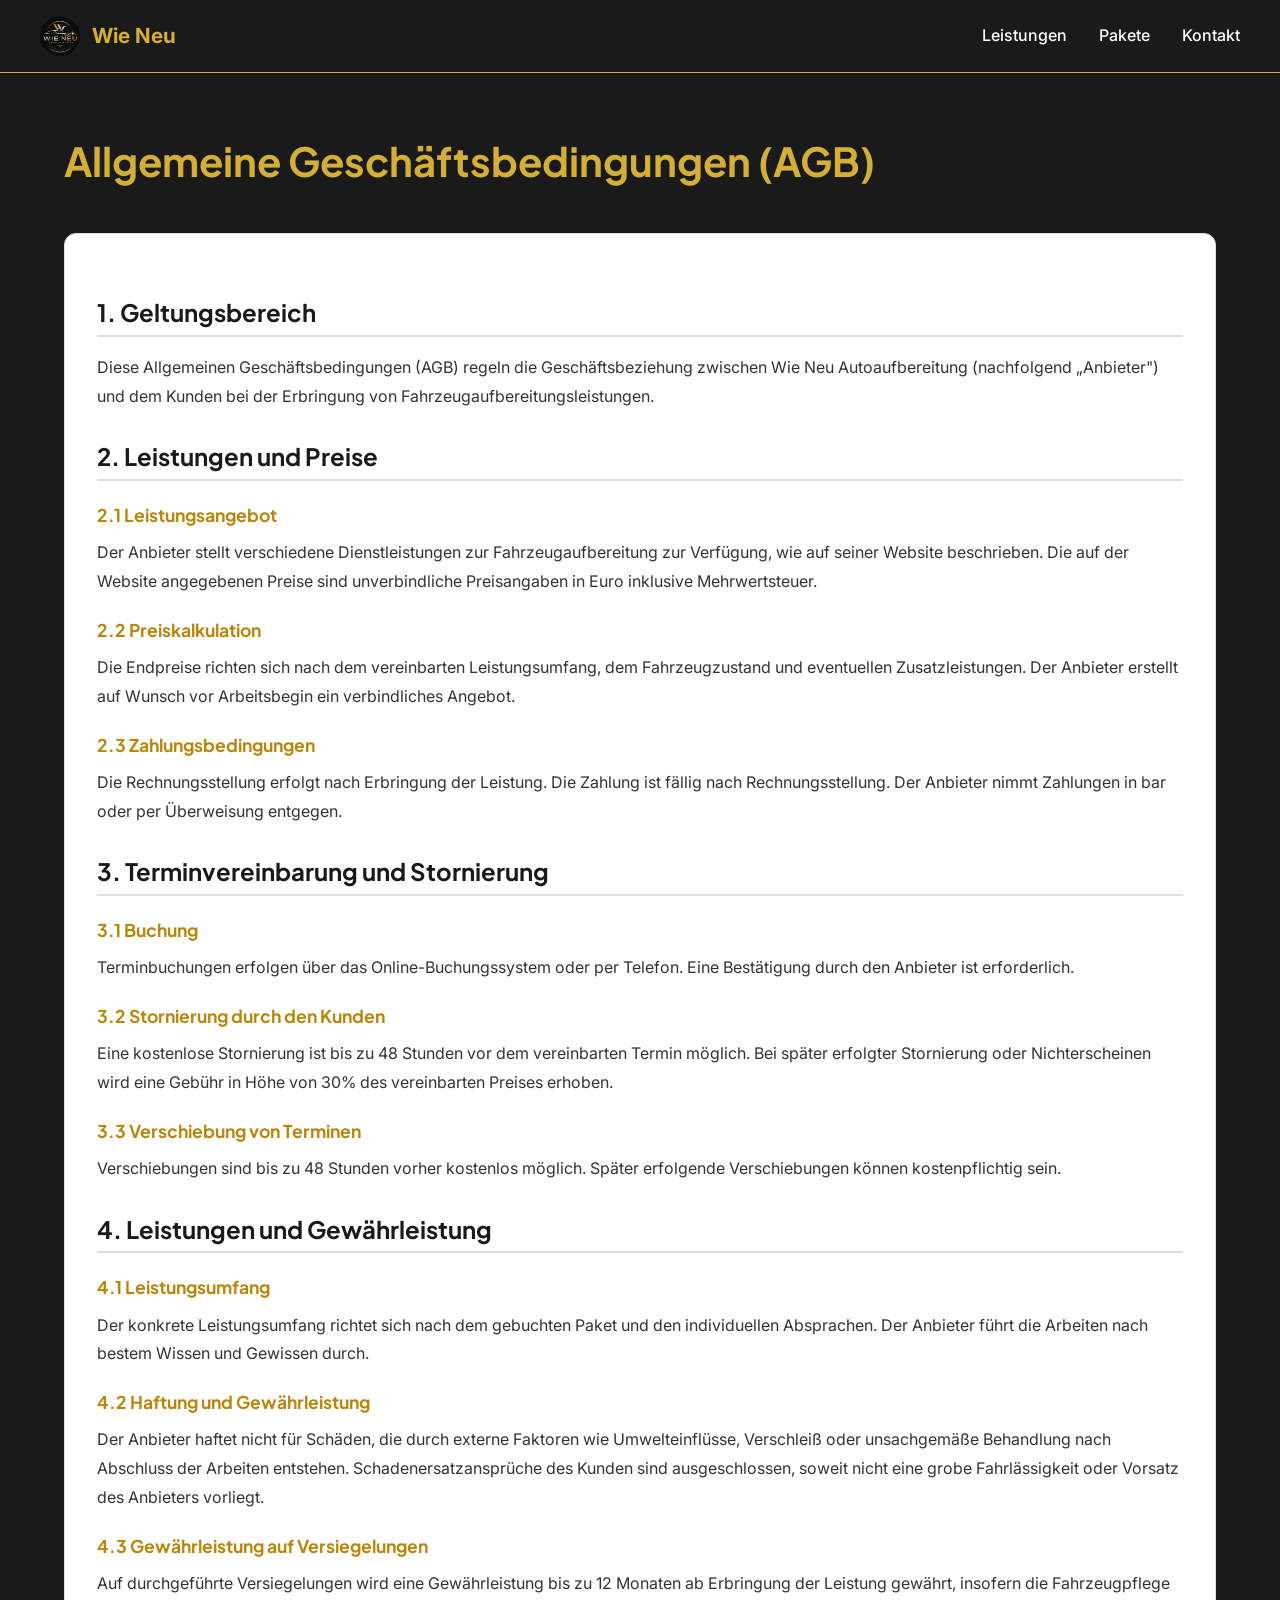
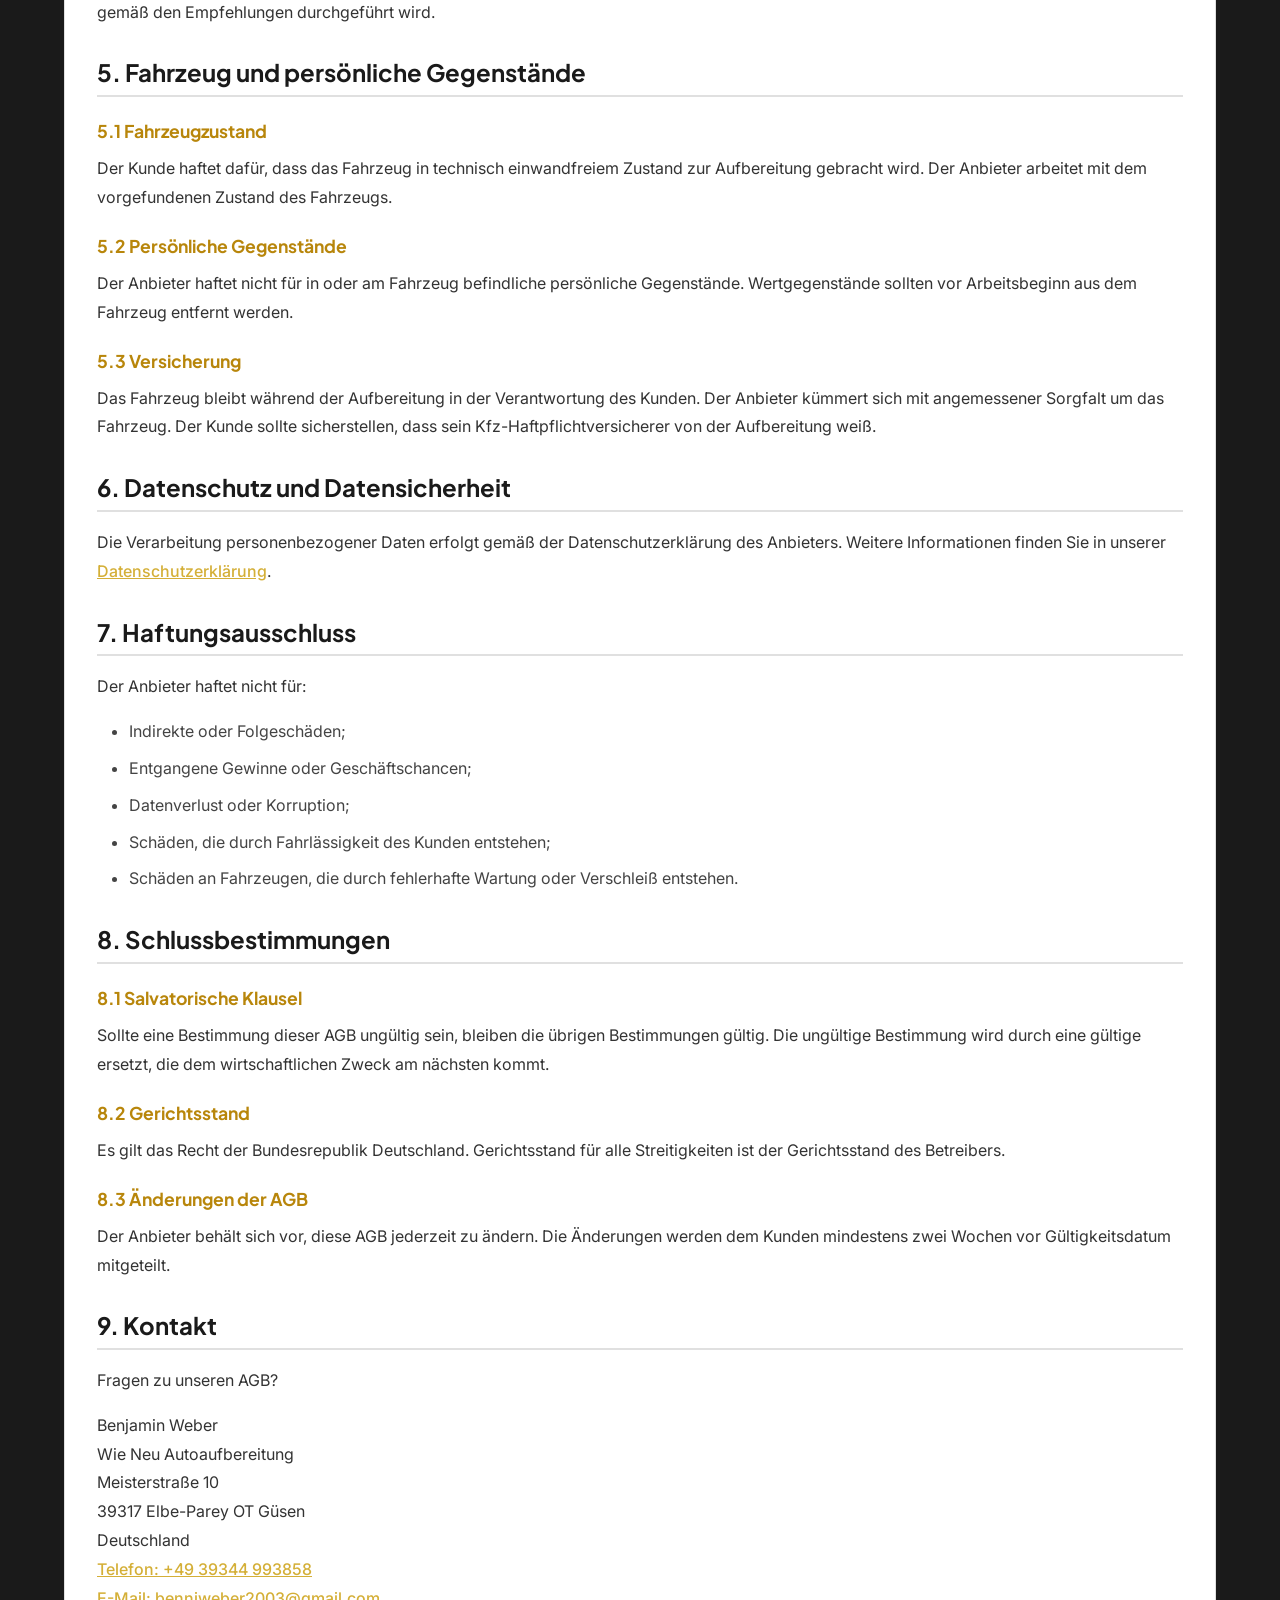
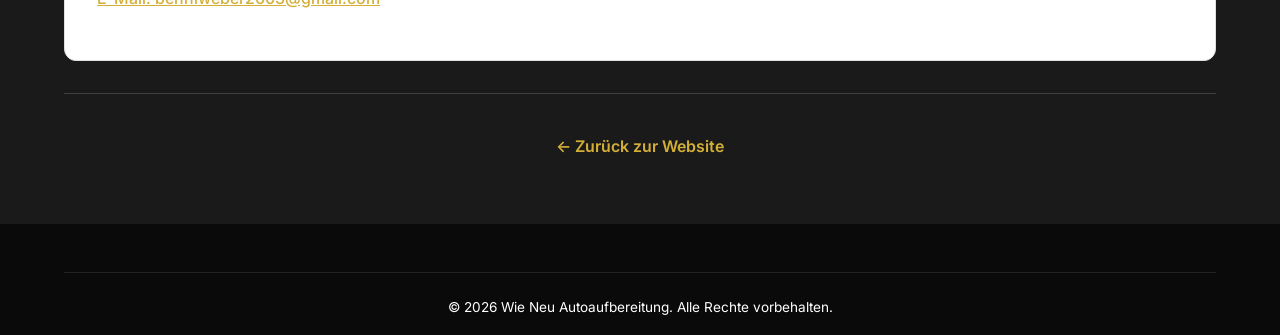
==== commit 92440016: "Fix: Text colors in Impressum/Datenschutz/AGB pages - dark text on white background" ====
--- a/agb.html
+++ b/agb.html
@@ -5,7 +5,7 @@
   <meta name="viewport" content="width=device-width, initial-scale=1" />
   <title>AGB – Wie Neu Autoaufbereitung</title>
   <link href="https://fonts.googleapis.com/css2?family=Inter:wght@400;500;600;700&family=Plus+Jakarta+Sans:wght@700;800&display=swap" rel="stylesheet">
-  <link rel="stylesheet" href="css/styles.css?v=202607280002">
+  <link rel="stylesheet" href="css/styles.css?v=202607280013">
 </head>
 <body>
   <header class="site-header">
--- a/css/styles.css
+++ b/css/styles.css
@@ -992,16 +992,17 @@
   background: white;
   padding: 2rem;
   border-radius: var(--radius-lg);
-  border: 1px solid var(--border);
+  border: 1px solid #e0e0e0;
   line-height: 1.8;
+  color: #333333;
 }
 
 .legal-content h2 {
   font-size: 1.5rem;
   margin-top: 2rem;
   margin-bottom: 1rem;
-  color: var(--ink);
-  border-bottom: 2px solid var(--border);
+  color: #1a1a1a;
+  border-bottom: 2px solid #e0e0e0;
   padding-bottom: 0.5rem;
 }
 
@@ -1009,12 +1010,12 @@
   font-size: 1.1rem;
   margin-top: 1.5rem;
   margin-bottom: 0.75rem;
-  color: var(--primary);
+  color: #b8860b;
 }
 
 .legal-content p {
   margin-bottom: 1rem;
-  color: var(--text);
+  color: #333333;
 }
 
 .legal-content ul {
@@ -1024,7 +1025,7 @@
 
 .legal-content li {
   margin-bottom: 0.5rem;
-  color: var(--text-secondary);
+  color: #444444;
 }
 
 .legal-content a {
@@ -1120,11 +1121,12 @@
   padding: 2.5rem;
   box-shadow: 0 25px 50px -12px rgba(0, 0, 0, 0.25);
   width: 90%;
+  color: #1a1a1a;
 }
 
 .modal-content h2 {
   margin-bottom: 2rem;
-  color: var(--ink);
+  color: #1a1a1a;
 }
 
 .modal-close {
@@ -1135,7 +1137,7 @@
   border: none;
   font-size: 1.5rem;
   cursor: pointer;
-  color: var(--text-secondary);
+  color: #333333;
   transition: color 0.3s ease;
 }
 
@@ -1158,7 +1160,7 @@
 
 .booking-section h3 {
   font-size: 1.1rem;
-  color: var(--primary);
+  color: #b8860b;
   margin-bottom: 0.5rem;
 }
 
@@ -1326,7 +1328,7 @@
 }
 
 .option-label small {
-  color: var(--text-secondary);
+  color: #555555;
   font-weight: normal;
 }
 
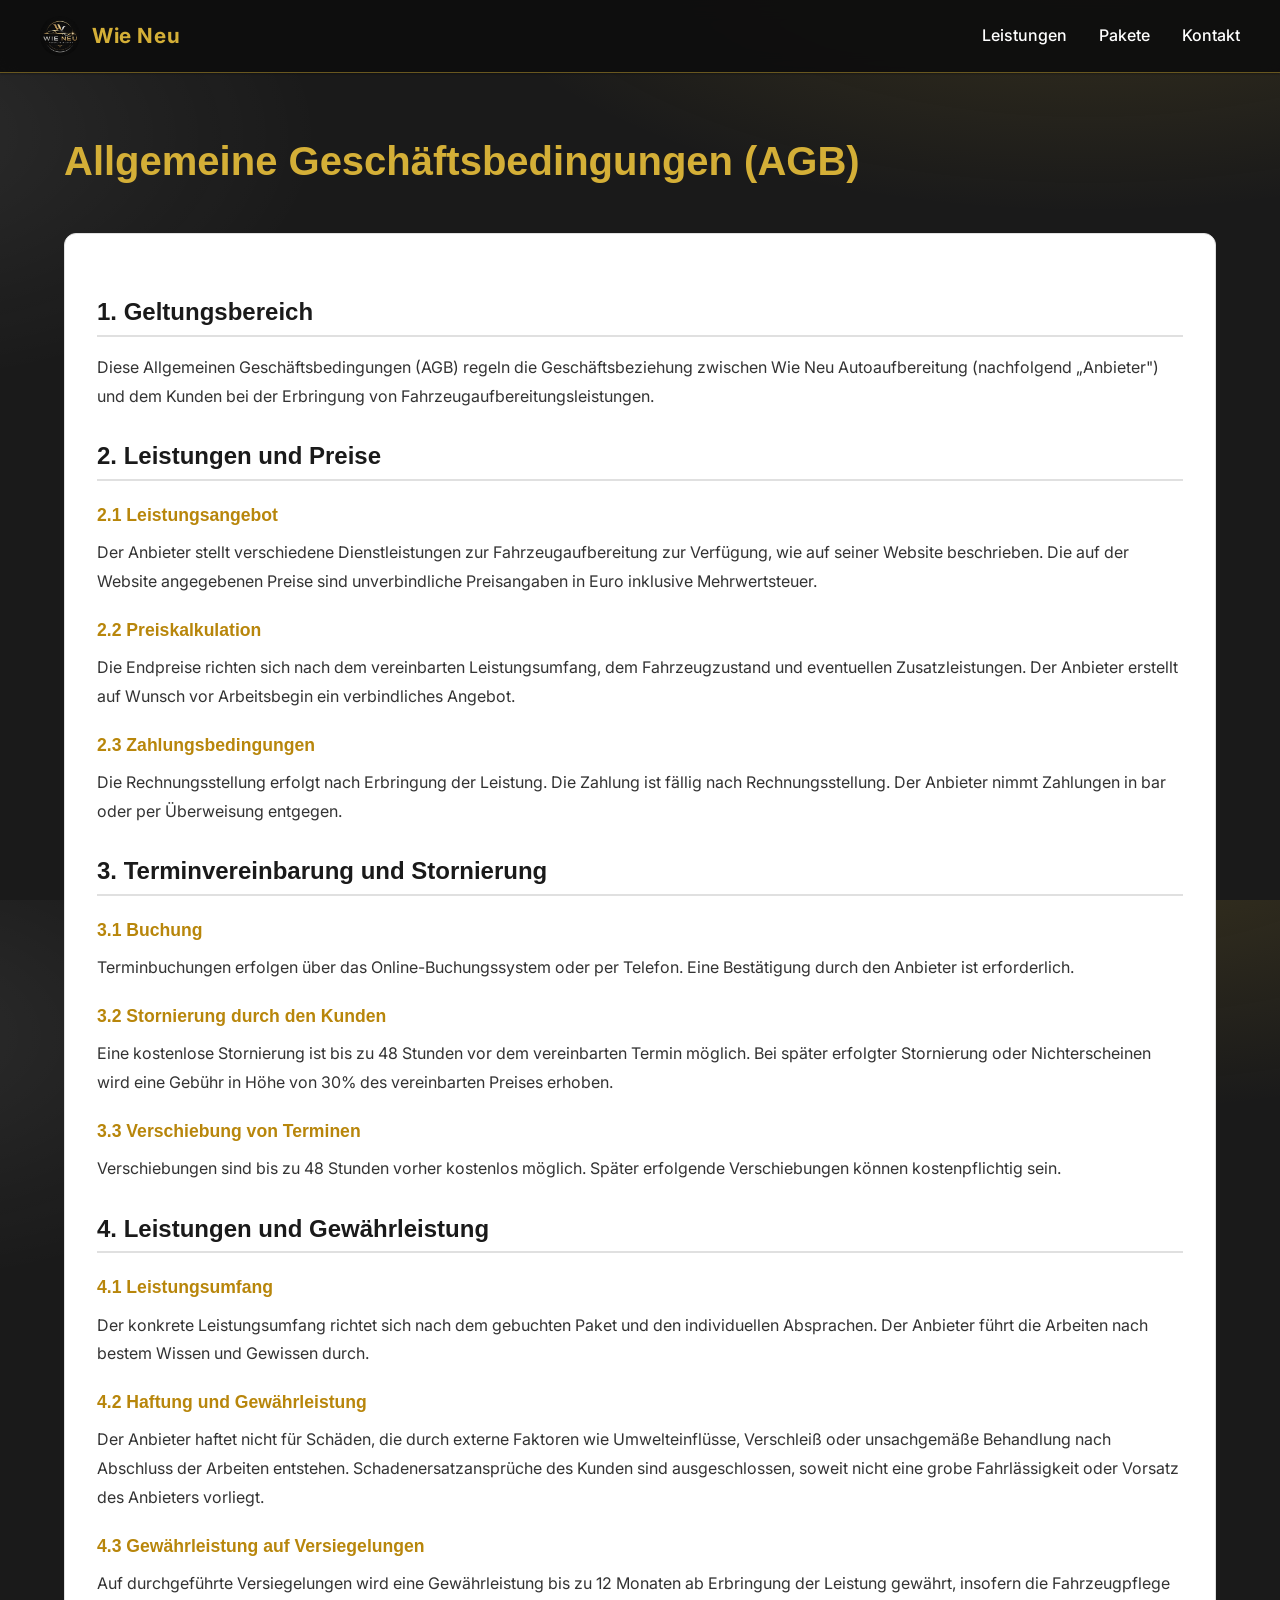
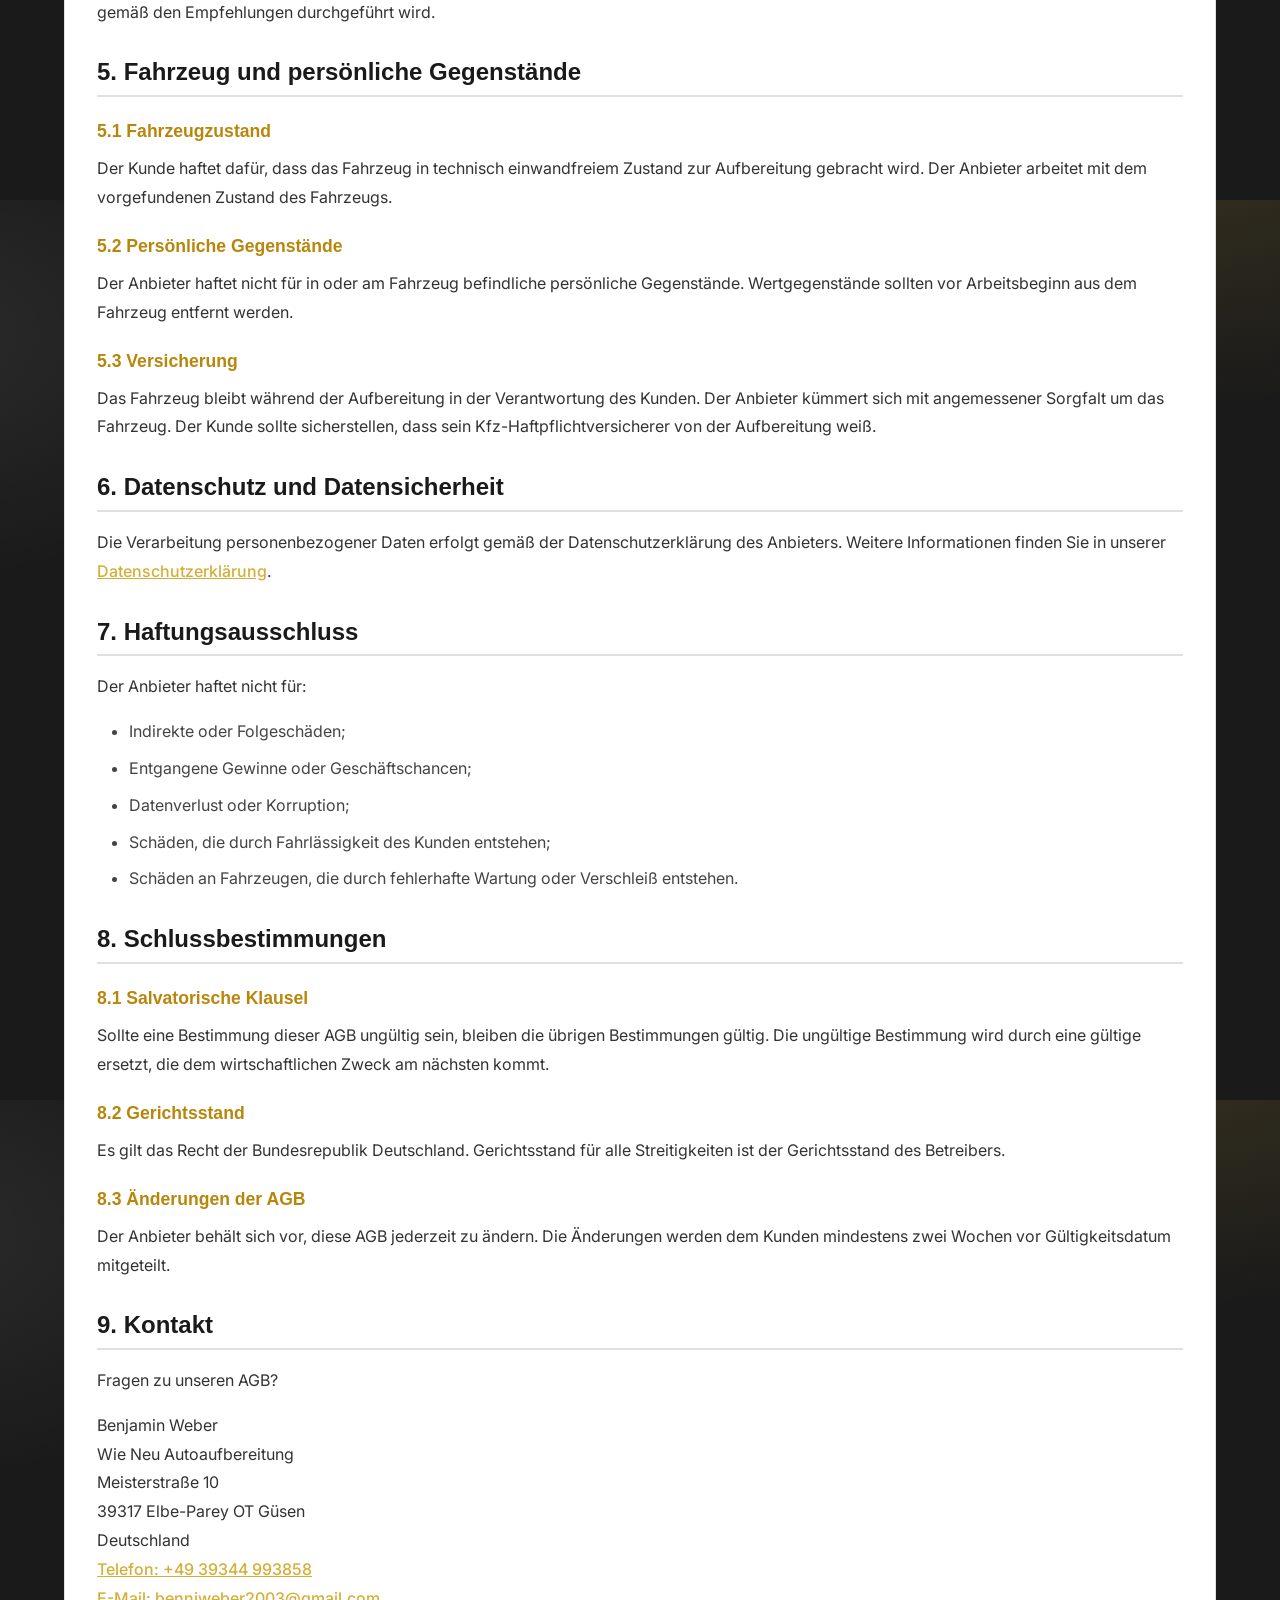
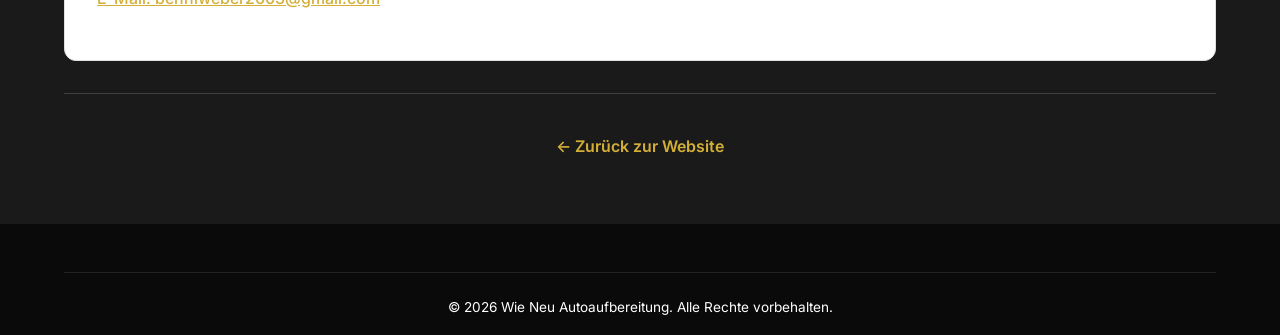
==== commit 47bc9f13: "LOGO" ====
--- a/agb.html
+++ b/agb.html
@@ -4,8 +4,9 @@
   <meta charset="utf-8" />
   <meta name="viewport" content="width=device-width, initial-scale=1" />
   <title>AGB – Wie Neu Autoaufbereitung</title>
+  <link rel="icon" type="image/png" sizes="1024x1024" href="/assets/logo.png" />
   <link href="https://fonts.googleapis.com/css2?family=Inter:wght@400;500;600;700&family=Plus+Jakarta+Sans:wght@700;800&display=swap" rel="stylesheet">
-  <link rel="stylesheet" href="css/styles.css?v=202607280013">
+  <link rel="stylesheet" href="css/styles.css?v=202607280015">
 </head>
 <body>
   <header class="site-header">
--- a/css/styles.css
+++ b/css/styles.css
@@ -19,6 +19,8 @@
   --text-secondary: #d0d0d0;
   --text-tertiary: #999999;
   --border: #404040;
+  --surface: rgba(255, 255, 255, 0.03);
+  --surface-border: rgba(255, 255, 255, 0.08);
 
   --radius: 8px;
   --radius-lg: 12px;
@@ -34,7 +36,10 @@
 
 body {
   font-family: 'Inter', -apple-system, BlinkMacSystemFont, 'Segoe UI', sans-serif;
-  background-color: var(--bg);
+  background:
+    radial-gradient(1200px 550px at 85% -10%, rgba(212, 175, 55, 0.18), transparent 55%),
+    radial-gradient(900px 500px at -10% 15%, rgba(255, 255, 255, 0.08), transparent 50%),
+    var(--bg);
   color: var(--text);
   line-height: 1.6;
   -webkit-font-smoothing: antialiased;
@@ -42,8 +47,12 @@
   overflow-x: hidden;
 }
 
+section {
+  scroll-margin-top: 100px;
+}
+
 h1, h2, h3, h4, h5, h6 {
-  font-family: 'Plus Jakarta Sans', -apple-system, sans-serif;
+  font-family: 'Sora', -apple-system, sans-serif;
   font-weight: 700;
   line-height: 1.2;
   color: var(--ink);
@@ -89,6 +98,7 @@
   transition: all 0.3s ease;
   text-align: center;
   font-family: inherit;
+  letter-spacing: 0.02em;
 }
 
 .btn:hover {
@@ -103,7 +113,6 @@
 }
 
 .btn-primary:hover {
-  background: linear-gradient(135deg, #1d4ed8 0%, #2563eb 100%);
   background: linear-gradient(135deg, var(--primary-light) 0%, var(--primary) 100%);
   box-shadow: 0 0 20px rgba(212, 175, 55, 0.4);
 }
@@ -136,6 +145,39 @@
 }
 
 /* ========================================
+   PROMO BANNER
+   ======================================== */
+.promo-banner {
+  background: linear-gradient(90deg, #b8860b, #d4af37);
+  color: #ffffff;
+  overflow: hidden;
+  white-space: nowrap;
+  font-weight: 700;
+  letter-spacing: 0.08em;
+  text-transform: uppercase;
+  font-size: 0.9rem;
+  box-shadow: 0 2px 10px rgba(0, 0, 0, 0.15);
+  position: relative;
+  z-index: 101;
+}
+
+.promo-banner-track {
+  display: inline-block;
+  padding-left: 100%;
+  animation: promo-scroll 12s linear infinite;
+}
+
+.promo-banner-track span {
+  display: inline-block;
+  padding: 0.75rem 2rem;
+}
+
+@keyframes promo-scroll {
+  0% { transform: translateX(0); }
+  100% { transform: translateX(-50%); }
+}
+
+/* ========================================
    HEADER / NAVIGATION
    ======================================== */
 
@@ -143,10 +185,15 @@
   position: sticky;
   top: 0;
   z-index: 100;
-  background: var(--bg);
+  background: rgba(14, 14, 14, 0.92);
   backdrop-filter: blur(10px);
-  border-bottom: 1px solid var(--primary);
+  border-bottom: 1px solid rgba(212, 175, 55, 0.45);
   box-shadow: var(--shadow-sm);
+}
+
+.site-header.scrolled {
+  background: rgba(10, 10, 10, 0.96);
+  box-shadow: 0 12px 32px rgba(0, 0, 0, 0.32);
 }
 
 .header-inner {
@@ -178,6 +225,22 @@
 
 .brand-text {
   color: var(--primary);
+  letter-spacing: 0.03em;
+}
+
+.nav-cta {
+  border: none;
+  box-shadow: 0 0 0 3px rgba(255, 255, 255, 0.12), 0 10px 25px rgba(212, 175, 55, 0.4);
+  animation: cta-pulse 3s ease-in-out infinite;
+}
+
+@keyframes cta-pulse {
+  0%, 100% {
+    box-shadow: 0 0 0 3px rgba(255, 255, 255, 0.12), 0 10px 25px rgba(212, 175, 55, 0.4);
+  }
+  50% {
+    box-shadow: 0 0 0 5px rgba(255, 255, 255, 0.2), 0 14px 30px rgba(212, 175, 55, 0.52);
+  }
 }
 
 .nav-toggle {
@@ -206,6 +269,14 @@
   text-decoration: none;
 }
 
+.site-nav button {
+  color: var(--text);
+  background: none;
+  border: none;
+  font: inherit;
+  cursor: pointer;
+}
+
 @media (max-width: 768px) {
   .nav-toggle {
     display: block;
@@ -217,9 +288,10 @@
     top: 100%;
     left: 0;
     right: 0;
-    background: white;
+    background: var(--bg);
     border-bottom: 1px solid var(--border);
     padding: 1rem;
+    box-shadow: var(--shadow);
   }
 
   .site-nav.open {
@@ -230,6 +302,11 @@
     flex-direction: column;
     gap: 1rem;
   }
+
+  .site-nav a,
+  .site-nav button {
+    color: var(--text);
+  }
 }
 
 /* ========================================
@@ -237,7 +314,6 @@
    ======================================== */
 
 .hero {
-  background: linear-gradient(135deg, #f0f9ff 0%, #f0fdf4 100%);
   background-image: url('../assets/hero-bg.jpg');
   background-size: cover;
   background-position: center right;
@@ -266,7 +342,7 @@
   left: 0;
   right: 0;
   bottom: 0;
-  background: linear-gradient(to right, rgba(0, 0, 0, 0.4) 0%, rgba(0, 0, 0, 0.2) 40%, rgba(0, 0, 0, 0) 70%);
+  background: linear-gradient(to right, rgba(0, 0, 0, 0.72) 0%, rgba(0, 0, 0, 0.5) 48%, rgba(0, 0, 0, 0.08) 78%);
   z-index: 0;
 }
 
@@ -285,18 +361,21 @@
 .hero-content {
   position: relative;
   z-index: 1;
+  max-width: 760px;
 }
 
 .hero-badge {
   display: inline-block;
   background: rgba(255, 255, 255, 0.2);
-  color: white;
+  backdrop-filter: blur(8px);
+  border: 1px solid rgba(255, 255, 255, 0.25);
+  color: #f7f1df;
   padding: 0.5rem 1rem;
   border-radius: 20px;
   font-size: 0.85rem;
   font-weight: 600;
   margin-bottom: 1.5rem;
-  text-shadow: 2px 2px 4px rgba(0, 0, 0, 0.8);
+  text-shadow: 0 2px 8px rgba(0, 0, 0, 0.7);
 }
 
 .hero-title {
@@ -318,8 +397,40 @@
 .hero-ctas {
   display: flex;
   gap: 1rem;
-  margin-bottom: 3rem;
+  margin-bottom: 1rem;
   flex-wrap: wrap;
+}
+
+.hero-note {
+  color: rgba(255, 255, 255, 0.8);
+  font-size: 0.9rem;
+  margin-bottom: 1.8rem;
+}
+
+.hero-stats {
+  display: grid;
+  grid-template-columns: repeat(3, minmax(130px, 1fr));
+  gap: 0.75rem;
+  margin-bottom: 2rem;
+}
+
+.hero-stat {
+  background: rgba(0, 0, 0, 0.35);
+  border: 1px solid rgba(255, 255, 255, 0.24);
+  border-radius: 10px;
+  padding: 0.85rem 0.9rem;
+  backdrop-filter: blur(4px);
+}
+
+.hero-stat strong {
+  display: block;
+  color: #f5deb0;
+  font-size: 1.15rem;
+}
+
+.hero-stat span {
+  color: rgba(255, 255, 255, 0.86);
+  font-size: 0.8rem;
 }
 
 .hero-trust {
@@ -339,7 +450,8 @@
 @media (max-width: 768px) {
   .hero {
     padding: 3rem 0;
-    min-height: 500px;
+    min-height: auto;
+    background-attachment: scroll;
   }
 
   .hero-title {
@@ -352,6 +464,10 @@
 
   .hero-ctas {
     flex-direction: column;
+  }
+
+  .hero-stats {
+    grid-template-columns: 1fr;
   }
 
   .hero-trust {
@@ -377,15 +493,16 @@
 }
 
 .feature-card {
-  background: var(--bg-light);
+  background: var(--surface);
   padding: 2rem;
   border-radius: var(--radius-lg);
-  border: 1px solid var(--primary);
+  border: 1px solid var(--surface-border);
   transition: all 0.3s ease;
+  backdrop-filter: blur(6px);
 }
 
 .feature-card:hover {
-  border-color: var(--primary-light);
+  border-color: rgba(212, 175, 55, 0.55);
   box-shadow: 0 0 20px rgba(212, 175, 55, 0.3);
   transform: translateY(-4px);
 }
@@ -421,15 +538,16 @@
 }
 
 .service-card {
-  background: var(--bg-light);
-  border: 2px solid var(--primary);
+  background: var(--surface);
+  border: 1px solid var(--surface-border);
   border-radius: var(--radius-lg);
   padding: 2rem;
   transition: all 0.3s ease;
+  backdrop-filter: blur(6px);
 }
 
 .service-card:hover {
-  border-color: var(--primary-light);
+  border-color: rgba(212, 175, 55, 0.55);
   box-shadow: 0 0 20px rgba(212, 175, 55, 0.3);
   transform: translateY(-4px);
 }
@@ -459,8 +577,88 @@
    ======================================== */
 
 .why-section {
-  padding: 4rem 0;
-  background: var(--bg-light);
+  position: relative;
+  padding: 6.5rem 0 6rem;
+  background: #080808;
+  overflow: hidden;
+}
+
+.why-video-bg-container {
+  position: absolute;
+  top: 0;
+  left: 0;
+  width: 100%;
+  height: 100%;
+  overflow: hidden;
+  z-index: 0;
+  pointer-events: none;
+}
+
+.why-video-bg {
+  width: 100%;
+  height: 100%;
+  object-fit: cover;
+  object-position: center center;
+  display: block;
+  transform: scale(1.02);
+  filter: contrast(1.1) saturate(1.2) brightness(1.02);
+}
+
+.why-video-overlay {
+  position: absolute;
+  inset: 0;
+  /* Sehr dezent, um maximale Sichtbarkeit und Brillanz des Videos zu gewährleisten */
+  background:
+    radial-gradient(ellipse at center, rgba(0, 0, 0, 0.1) 0%, rgba(5, 5, 5, 0.4) 60%, rgba(8, 8, 8, 0.75) 100%),
+    linear-gradient(180deg, rgba(8, 8, 8, 0.55) 0%, rgba(8, 8, 8, 0.08) 25%, rgba(8, 8, 8, 0.08) 75%, rgba(8, 8, 8, 0.65) 100%);
+}
+
+.why-section .container {
+  position: relative;
+  z-index: 1;
+}
+
+.why-section .section-header h2 {
+  text-shadow: 0 4px 18px rgba(0, 0, 0, 0.95), 0 2px 6px rgba(0, 0, 0, 0.9);
+}
+
+.why-section .section-header p {
+  color: #ffffff;
+  text-shadow: 0 2px 12px rgba(0, 0, 0, 0.95), 0 1px 4px rgba(0, 0, 0, 0.9);
+  font-weight: 500;
+}
+
+.why-section .features-grid {
+  margin-top: 3.5rem;
+}
+
+.why-section .feature-card {
+  /* Sehr transparente, leichte Glassmorphism-Karten für optimalen Durchblick auf das Video */
+  background: rgba(8, 8, 8, 0.32);
+  backdrop-filter: blur(4px);
+  -webkit-backdrop-filter: blur(4px);
+  border: 1px solid rgba(212, 175, 55, 0.35);
+  box-shadow: 0 8px 24px rgba(0, 0, 0, 0.45), inset 0 1px 0 rgba(255, 255, 255, 0.15);
+  transition: all 0.35s ease;
+}
+
+.why-section .feature-card:hover {
+  background: rgba(14, 14, 14, 0.65);
+  backdrop-filter: blur(8px);
+  -webkit-backdrop-filter: blur(8px);
+  border-color: rgba(212, 175, 55, 0.9);
+  box-shadow: 0 12px 30px rgba(0, 0, 0, 0.65), 0 0 24px rgba(212, 175, 55, 0.4);
+  transform: translateY(-6px);
+}
+
+.why-section .feature-card h3 {
+  color: #ffffff;
+  text-shadow: 0 2px 8px rgba(0, 0, 0, 0.9);
+}
+
+.why-section .feature-card p {
+  color: #f3f3f3;
+  text-shadow: 0 1px 6px rgba(0, 0, 0, 0.9);
 }
 
 .why-grid {
@@ -510,16 +708,17 @@
 }
 
 .team-card {
-  background: var(--bg-light);
-  border: 2px solid var(--primary);
+  background: var(--surface);
+  border: 1px solid var(--surface-border);
   border-radius: var(--radius-lg);
   padding: 2rem;
   text-align: center;
   transition: all 0.3s ease;
+  backdrop-filter: blur(6px);
 }
 
 .team-card:hover {
-  border-color: var(--primary-light);
+  border-color: rgba(212, 175, 55, 0.55);
   box-shadow: 0 0 20px rgba(212, 175, 55, 0.25);
   transform: translateY(-4px);
 }
@@ -609,12 +808,14 @@
 
 .section-header h2 {
   margin-bottom: 0.75rem;
+  color: var(--primary);
 }
 
 .section-header p {
   font-size: 1.05rem;
   max-width: 600px;
   margin: 0 auto;
+  color: var(--text-secondary);
 }
 
 /* ========================================
@@ -634,18 +835,40 @@
 }
 
 .package-card {
-  background: var(--bg-light);
-  border: 2px solid var(--primary);
+  background: var(--surface);
+  border: 1px solid var(--surface-border);
   border-radius: var(--radius-lg);
   padding: 2rem;
   position: relative;
   transition: all 0.3s ease;
+  backdrop-filter: blur(6px);
 }
 
 .package-card:hover {
-  border-color: var(--primary-light);
+  border-color: rgba(212, 175, 55, 0.58);
   transform: translateY(-4px);
   box-shadow: 0 10px 30px rgba(212, 175, 55, 0.25);
+}
+
+.package-card .btn {
+  margin-top: 1.5rem;
+  width: 100%;
+}
+
+.btn-whatsapp {
+  display: inline-flex;
+  justify-content: center;
+  align-items: center;
+  background: linear-gradient(135deg, #1fbe5e, #118a7d);
+  color: #ffffff;
+  border: 1px solid rgba(255, 255, 255, 0.2);
+  margin-top: 0.65rem;
+}
+
+.btn-whatsapp:hover {
+  text-decoration: none;
+  color: #ffffff;
+  box-shadow: 0 0 18px rgba(31, 190, 94, 0.45);
 }
 
 .package-card.featured {
@@ -704,14 +927,19 @@
 .additional-services {
   margin-top: 3rem;
   background: var(--bg-light);
-  padding: 2rem;
+  padding: 1.25rem;
   border-radius: var(--radius-lg);
   border: 1px solid var(--primary);
 }
 
-.additional-services h3 {
-  margin-bottom: 0.5rem;
+.additional-services .review-toggle {
   color: white;
+  font-size: 1.05rem;
+  padding: 0.25rem 0;
+}
+
+.additional-services .services-panel {
+  padding-top: 1rem;
 }
 
 .additional-services-note {
@@ -738,7 +966,7 @@
   padding: 1rem;
   text-align: left;
   font-weight: 600;
-  color: white;
+  color: rgb(253, 252, 252);
 }
 
 .services-table td {
@@ -835,11 +1063,12 @@
 }
 
 .testimonial-card {
-  background: var(--bg-light);
+  background: var(--surface);
   padding: 2rem;
   border-radius: var(--radius-lg);
-  border: 1px solid var(--primary);
+  border: 1px solid var(--surface-border);
   box-shadow: var(--shadow-sm);
+  backdrop-filter: blur(6px);
 }
 
 .stars {
@@ -867,14 +1096,381 @@
 }
 
 /* ========================================
+   GALLERY SECTION
+   ======================================== */
+
+.gallery-section {
+  padding: 4rem 0;
+  background: var(--bg);
+}
+
+.gallery-grid {
+  display: grid;
+  grid-template-columns: repeat(auto-fit, minmax(240px, 1fr));
+  gap: 1.5rem;
+  margin-top: 2rem;
+}
+
+.car-showcase-list {
+  margin-top: 2rem;
+  display: grid;
+  gap: 1.5rem;
+}
+
+.car-showcase {
+  background: var(--surface);
+  border: 1px solid var(--surface-border);
+  border-radius: 16px;
+  padding: 1rem;
+}
+
+.car-showcase-toggle {
+  width: 100%;
+  border: 1px solid rgba(212, 175, 55, 0.3);
+  background: rgba(0, 0, 0, 0.2);
+  border-radius: 12px;
+  padding: 0.85rem 1rem;
+  color: var(--text);
+  display: flex;
+  align-items: center;
+  justify-content: space-between;
+  gap: 1rem;
+  text-align: left;
+  cursor: pointer;
+  transition: border-color 0.25s ease, background 0.25s ease;
+}
+
+.car-showcase-toggle:hover {
+  border-color: rgba(212, 175, 55, 0.6);
+  background: rgba(212, 175, 55, 0.1);
+}
+
+.car-showcase-toggle-text {
+  display: flex;
+  flex-direction: column;
+  gap: 0.1rem;
+}
+
+.car-showcase-toggle-text strong {
+  color: var(--primary);
+  font-size: 1.08rem;
+}
+
+.car-showcase-toggle-text small {
+  color: var(--text-secondary);
+  font-size: 0.92rem;
+}
+
+.car-showcase-toggle-icon {
+  flex: 0 0 auto;
+  width: 30px;
+  height: 30px;
+  border-radius: 50%;
+  border: 1px solid rgba(212, 175, 55, 0.45);
+  display: inline-flex;
+  align-items: center;
+  justify-content: center;
+  font-size: 1.2rem;
+  line-height: 1;
+  color: var(--primary);
+  background: rgba(0, 0, 0, 0.34);
+}
+
+.car-showcase-panel {
+  max-height: 0;
+  opacity: 0;
+  overflow: hidden;
+  transition: max-height 0.4s ease, opacity 0.3s ease;
+}
+
+.car-showcase.open .car-showcase-panel {
+  max-height: 5000px;
+  opacity: 1;
+}
+
+.car-showcase-header {
+  padding: 0.45rem 0.4rem 1rem;
+}
+
+.car-showcase-header h3 {
+  color: var(--primary);
+  margin-bottom: 0.3rem;
+}
+
+.car-showcase-header p {
+  color: var(--text-secondary);
+}
+
+.car-showcase-grid {
+  display: grid;
+  grid-template-columns: repeat(2, minmax(0, 1fr));
+  gap: 1rem;
+  margin-top: 1rem;
+}
+
+.car-shot {
+  margin: 0;
+  border-radius: 12px;
+  border: 1px solid rgba(255, 255, 255, 0.08);
+  background: rgba(0, 0, 0, 0.14);
+  overflow: hidden;
+}
+
+.gallery-slider {
+  position: relative;
+  margin-top: 2rem;
+  background: var(--surface);
+  border: 1px solid var(--surface-border);
+  border-radius: 16px;
+  padding: 1rem;
+  overflow: hidden;
+}
+
+.gallery-track {
+  position: relative;
+  min-height: 0;
+}
+
+.gallery-slide {
+  display: none;
+  border-radius: 12px;
+  overflow: hidden;
+}
+
+.gallery-slide.active {
+  display: block;
+  animation: fadeInSlide 0.5s ease;
+}
+
+.gallery-visual {
+  width: 100%;
+  height: auto;
+  display: flex;
+  align-items: center;
+  justify-content: center;
+  border-radius: 10px;
+  position: relative;
+  overflow: hidden;
+  padding: 0.7rem;
+  border: 1px solid rgba(212, 175, 55, 0.26);
+  background:
+    radial-gradient(120% 90% at 50% -5%, rgba(212, 175, 55, 0.2), transparent 58%),
+    linear-gradient(145deg, #141414 0%, #1d1d1d 45%, #101010 100%);
+  box-shadow:
+    inset 0 1px 0 rgba(255, 255, 255, 0.08),
+    0 18px 30px rgba(0, 0, 0, 0.28);
+}
+
+.gallery-visual::before {
+  content: '';
+  position: absolute;
+  inset: 0;
+  background-image:
+    linear-gradient(45deg, rgba(255, 255, 255, 0.018) 25%, transparent 25%, transparent 50%, rgba(255, 255, 255, 0.018) 50%, rgba(255, 255, 255, 0.018) 75%, transparent 75%, transparent);
+  background-size: 20px 20px;
+  opacity: 0.55;
+  pointer-events: none;
+}
+
+.gallery-photo,
+.gallery-video {
+  width: 100%;
+  height: auto;
+  max-height: 72vh;
+  object-fit: contain;
+  display: block;
+  border-radius: 8px;
+  position: relative;
+  z-index: 1;
+  box-shadow: 0 10px 24px rgba(0, 0, 0, 0.3);
+}
+
+.gallery-video {
+  background: #000;
+}
+
+.car-showcase-grid-video {
+  grid-template-columns: 1fr;
+  max-width: 860px;
+  margin: 1rem auto 0;
+}
+
+.gallery-caption {
+  padding: 1rem 1rem 0.5rem;
+}
+
+.gallery-caption h3 {
+  color: var(--primary);
+  margin-bottom: 0.35rem;
+}
+
+.gallery-caption p {
+  color: var(--text-secondary);
+  font-size: 0.95rem;
+}
+
+.gallery-nav {
+  position: absolute;
+  top: 44%;
+  transform: translateY(-50%);
+  width: 44px;
+  height: 44px;
+  border: 1px solid rgba(255, 255, 255, 0.28);
+  background: rgba(0, 0, 0, 0.52);
+  color: #ffffff;
+  border-radius: 50%;
+  cursor: pointer;
+  z-index: 2;
+}
+
+.gallery-nav.prev {
+  left: 18px;
+}
+
+.gallery-nav.next {
+  right: 18px;
+}
+
+.gallery-nav:hover {
+  background: rgba(212, 175, 55, 0.9);
+  color: #141414;
+}
+
+.gallery-dots {
+  display: flex;
+  justify-content: center;
+  gap: 0.5rem;
+  margin-top: 0.85rem;
+}
+
+.gallery-dots .dot {
+  width: 11px;
+  height: 11px;
+  border-radius: 50%;
+  border: none;
+  background: rgba(255, 255, 255, 0.3);
+  cursor: pointer;
+}
+
+.gallery-dots .dot.active {
+  background: var(--primary);
+  transform: scale(1.12);
+}
+
+@keyframes fadeInSlide {
+  from {
+    opacity: 0;
+    transform: translateY(8px);
+  }
+  to {
+    opacity: 1;
+    transform: translateY(0);
+  }
+}
+
+.gallery-card {
+  background: var(--surface);
+  border: 1px solid var(--border);
+  border-radius: var(--radius-lg);
+  overflow: hidden;
+  transition: all 0.3s ease;
+  box-shadow: var(--shadow-sm);
+}
+
+.gallery-card:hover {
+  transform: translateY(-4px);
+  border-color: var(--primary);
+  box-shadow: 0 12px 24px rgba(212, 175, 55, 0.18);
+}
+
+.gallery-image {
+  aspect-ratio: 4 / 3;
+  display: flex;
+  align-items: center;
+  justify-content: center;
+  background: linear-gradient(135deg, rgba(212, 175, 55, 0.18), rgba(255, 255, 255, 0.05));
+}
+
+.gallery-placeholder {
+  background: linear-gradient(135deg, rgba(212, 175, 55, 0.2), rgba(255, 255, 255, 0.05));
+}
+
+.gallery-placeholder.alt {
+  background: linear-gradient(135deg, rgba(255, 255, 255, 0.06), rgba(212, 175, 55, 0.2));
+}
+
+.gallery-image span {
+  color: white;
+  font-weight: 700;
+  letter-spacing: 0.08em;
+  text-transform: uppercase;
+  font-size: 0.9rem;
+  padding: 0.6rem 1rem;
+  border: 1px solid rgba(255, 255, 255, 0.25);
+  border-radius: 999px;
+  background: rgba(0, 0, 0, 0.25);
+  backdrop-filter: blur(6px);
+}
+
+.gallery-content {
+  padding: 1.25rem;
+}
+
+.gallery-content h3 {
+  font-size: 1.05rem;
+  margin-bottom: 0.5rem;
+  color: var(--primary);
+}
+
+.gallery-content p {
+  color: var(--text-secondary);
+  font-size: 0.95rem;
+}
+
+@media (max-width: 768px) {
+  .gallery-section {
+    padding: 2.5rem 0;
+  }
+
+  .car-showcase-grid {
+    grid-template-columns: 1fr;
+  }
+}
+
+/* ========================================
    CTA SECTION
    ======================================== */
 
 .cta-section {
   padding: 4rem 0;
-  background: linear-gradient(135deg, var(--primary) 0%, var(--secondary) 100%);
+  background: linear-gradient(130deg, #b68b1d 0%, #d4af37 45%, #e8cc77 100%);
   color: white;
   text-align: center;
+}
+
+.cta-section .btn-primary {
+  box-shadow: 0 10px 30px rgba(0, 0, 0, 0.2);
+}
+
+.coverage-section {
+  padding: 60px 20px;
+  text-align: center;
+  background:
+    linear-gradient(180deg, rgba(255, 255, 255, 0.01), rgba(255, 255, 255, 0.04)),
+    #161616;
+  color: #fff;
+}
+
+.coverage-inner {
+  max-width: 800px;
+  margin: 0 auto;
+}
+
+.coverage-section p {
+  font-size: 1.1rem;
+  line-height: 1.6;
+  color: #cccccc;
+  margin-top: 20px;
 }
 
 .cta-content h2 {
@@ -917,16 +1513,22 @@
 .form-group label {
   font-weight: 500;
   margin-bottom: 0.5rem;
-  color: var(--ink);
+  color: #1a1a1a;
+}
+
+.contact-form .form-group label {
+  color: #ffffff;
 }
 
 .form-group input,
 .form-group textarea {
   padding: 0.75rem;
-  border: 2px solid var(--border);
+  border: 2px solid #d0d0d0;
   border-radius: var(--radius);
   font-family: inherit;
   font-size: 0.95rem;
+  color: #1a1a1a;
+  background: #ffffff;
   transition: all 0.3s ease;
 }
 
@@ -946,6 +1548,10 @@
 .contact-block {
   display: flex;
   flex-direction: column;
+  padding: 1rem;
+  border: 1px solid var(--border);
+  border-radius: var(--radius);
+  background: rgba(255, 255, 255, 0.03);
 }
 
 .contact-icon {
@@ -1142,7 +1748,7 @@
 }
 
 .modal-close:hover {
-  color: var(--ink);
+  color: #000000;
 }
 
 /* Booking Form */
@@ -1160,7 +1766,7 @@
 
 .booking-section h3 {
   font-size: 1.1rem;
-  color: #b8860b;
+  color: #1a1a1a;
   margin-bottom: 0.5rem;
 }
 
@@ -1175,7 +1781,7 @@
   align-items: flex-start;
   gap: 1rem;
   padding: 1rem;
-  border: 2px solid var(--border);
+  border: 2px solid #d0d0d0;
   border-radius: var(--radius);
   cursor: pointer;
   transition: all 0.3s ease;
@@ -1191,7 +1797,7 @@
 
 .package-option:hover {
   border-color: var(--primary);
-  background: var(--bg-light);
+  background: #f9f5e7;
 }
 
 .package-option input[type="radio"]:checked + .option-label {
@@ -1202,21 +1808,53 @@
 /* ========== REVIEW FORM ========== */
 .review-form-wrapper {
   margin-top: 3rem;
-  padding: 2.5rem;
+  padding: 1.25rem;
   background: var(--bg-light);
   border: 2px solid var(--primary);
   border-radius: var(--radius-lg);
 }
 
-.review-form-wrapper h3 {
-  margin-bottom: 0.5rem;
-  font-size: 1.5rem;
+.review-toggle {
+  width: 100%;
+  display: flex;
+  justify-content: space-between;
+  align-items: center;
+  background: none;
+  border: none;
   color: white;
-}
-
-.review-form-wrapper > p {
+  font-size: 1.05rem;
+  font-weight: 700;
+  cursor: pointer;
+  padding: 0.25rem 0;
+  text-align: left;
+}
+
+.review-toggle-icon {
+  font-size: 1.2rem;
+  color: var(--primary);
+  transition: transform 0.3s ease;
+}
+
+.review-form-panel {
+  display: none;
+  margin-top: 1rem;
+  padding-top: 1rem;
+  border-top: 1px solid var(--border);
+}
+
+.review-form-wrapper.open .review-form-panel,
+.additional-services.open .services-panel {
+  display: block;
+}
+
+.review-form-wrapper.open .review-toggle-icon,
+.additional-services.open .review-toggle-icon {
+  transform: rotate(45deg);
+}
+
+.review-form-wrapper > .review-form-panel > p {
   color: var(--text-secondary);
-  margin-bottom: 2rem;
+  margin-bottom: 1.5rem;
   font-size: 0.95rem;
 }
 
@@ -1306,7 +1944,7 @@
 /* ========== RESPONSIVE REVIEW FORM ========== */
 @media (max-width: 768px) {
   .review-form-wrapper {
-    padding: 1.5rem;
+    padding: 1rem;
     margin-top: 2rem;
   }
 
@@ -1324,7 +1962,7 @@
 }
 
 .option-label strong {
-  color: var(--ink);
+  color: #1a1a1a;
 }
 
 .option-label small {
@@ -1343,7 +1981,7 @@
   align-items: center;
   gap: 0.75rem;
   padding: 0.75rem;
-  border: 1px solid var(--border);
+  border: 1px solid #d0d0d0;
   border-radius: var(--radius);
   cursor: pointer;
   transition: all 0.3s ease;
@@ -1357,7 +1995,7 @@
 }
 
 .extra-option:hover {
-  background: var(--bg-light);
+  background: #f9f5e7;
   border-color: var(--primary);
 }
 
@@ -1368,7 +2006,7 @@
 
 .extra-option span {
   flex: 1;
-  color: var(--text);
+  color: #1a1a1a;
 }
 
 .extra-price {
@@ -1377,18 +2015,59 @@
   white-space: nowrap;
 }
 
+.consent-group {
+  display: flex;
+  flex-direction: column;
+  gap: 0.75rem;
+}
+
+.consent-option {
+  display: flex;
+  align-items: flex-start;
+  gap: 0.75rem;
+  padding: 0.75rem;
+  border: 1px solid #d0d0d0;
+  border-radius: var(--radius);
+  background: #fafafa;
+}
+
+.consent-option input[type="checkbox"] {
+  margin-top: 0.2rem;
+  cursor: pointer;
+  accent-color: var(--primary);
+  width: 18px;
+  height: 18px;
+}
+
+.consent-option span {
+  color: #1a1a1a;
+  line-height: 1.5;
+}
+
+.consent-option a {
+  color: var(--primary);
+  text-decoration: underline;
+}
+
+.consent-hint {
+  margin-top: -0.25rem;
+  font-size: 0.9rem;
+  color: #666666;
+}
+
 .booking-summary {
-  background: var(--bg-light);
+  background: #f5f5f5;
   padding: 1.5rem;
   border-radius: var(--radius);
-  border: 2px solid var(--border);
+  border: 2px solid #d0d0d0;
 }
 
 .summary-row {
   display: flex;
   justify-content: space-between;
   padding: 0.75rem 0;
-  border-bottom: 1px solid var(--border);
+  border-bottom: 1px solid #d0d0d0;
+  color: #333333;
 }
 
 .summary-row.discount {
@@ -1421,6 +2100,36 @@
   padding: 3rem 0 1rem;
 }
 
+.whatsapp-float {
+  position: fixed;
+  right: 18px;
+  bottom: 20px;
+  z-index: 110;
+  padding: 0.8rem 1rem;
+  border-radius: 999px;
+  background: linear-gradient(140deg, #1bc85b, #128c7e);
+  color: #ffffff;
+  font-weight: 700;
+  box-shadow: 0 14px 35px rgba(0, 0, 0, 0.28);
+  border: 1px solid rgba(255, 255, 255, 0.3);
+}
+
+.whatsapp-float:hover {
+  text-decoration: none;
+  transform: translateY(-2px);
+}
+
+.reveal {
+  opacity: 0;
+  transform: translateY(14px);
+  transition: opacity 0.6s ease, transform 0.6s ease;
+}
+
+.reveal.is-visible {
+  opacity: 1;
+  transform: translateY(0);
+}
+
 .footer-content {
   display: grid;
   grid-template-columns: repeat(auto-fit, minmax(250px, 1fr));
@@ -1493,6 +2202,48 @@
     padding: 1.5rem;
   }
 
+  .gallery-track {
+    min-height: 0;
+  }
+
+  .gallery-visual {
+    height: auto;
+    padding: 0.55rem;
+  }
+
+  .gallery-photo,
+  .gallery-video {
+    max-height: 60vh;
+  }
+
+  .gallery-nav {
+    width: 38px;
+    height: 38px;
+  }
+
+  .whatsapp-float {
+    right: 12px;
+    bottom: 14px;
+    padding: 0.72rem 0.9rem;
+    font-size: 0.9rem;
+  }
+
+  .why-section {
+    padding: 4.5rem 0 4rem;
+  }
+
+  .why-section .features-grid {
+    margin-top: 2rem;
+    gap: 1.25rem;
+  }
+
+  .why-section .feature-card {
+    padding: 1.4rem 1.2rem;
+    background: rgba(10, 10, 10, 0.45);
+    backdrop-filter: blur(5px);
+    -webkit-backdrop-filter: blur(5px);
+  }
+
   .booking-section h3 {
     font-size: 1rem;
   }
@@ -1526,12 +2277,68 @@
     font-size: 0.85rem;
   }
 
+  .hero-note {
+    margin-bottom: 1rem;
+  }
+
+  .gallery-visual {
+    height: auto;
+    padding: 0.45rem;
+  }
+
+  .gallery-photo,
+  .gallery-video {
+    max-height: 52vh;
+  }
+
+  .gallery-caption h3 {
+    font-size: 1rem;
+  }
+
+  .car-showcase {
+    padding: 0.75rem;
+  }
+
+  .car-showcase-toggle {
+    padding: 0.75rem 0.8rem;
+    gap: 0.6rem;
+  }
+
+  .car-showcase-toggle-text strong {
+    font-size: 1rem;
+  }
+
+  .car-showcase-toggle-text small {
+    font-size: 0.84rem;
+    line-height: 1.35;
+  }
+
+  .car-showcase-toggle-icon {
+    width: 28px;
+    height: 28px;
+    font-size: 1.05rem;
+  }
+
   .services-section,
   .packages-section,
   .features-section {
     padding: 2rem 0;
   }
 
+  .why-section {
+    padding: 3.5rem 0 3rem;
+  }
+
+  .why-section .feature-card {
+    padding: 1.2rem 1rem;
+    background: rgba(10, 10, 10, 0.52);
+  }
+
+  .why-section .feature-icon {
+    font-size: 2rem;
+    margin-bottom: 0.6rem;
+  }
+
   .contact-grid {
     gap: 2rem;
   }
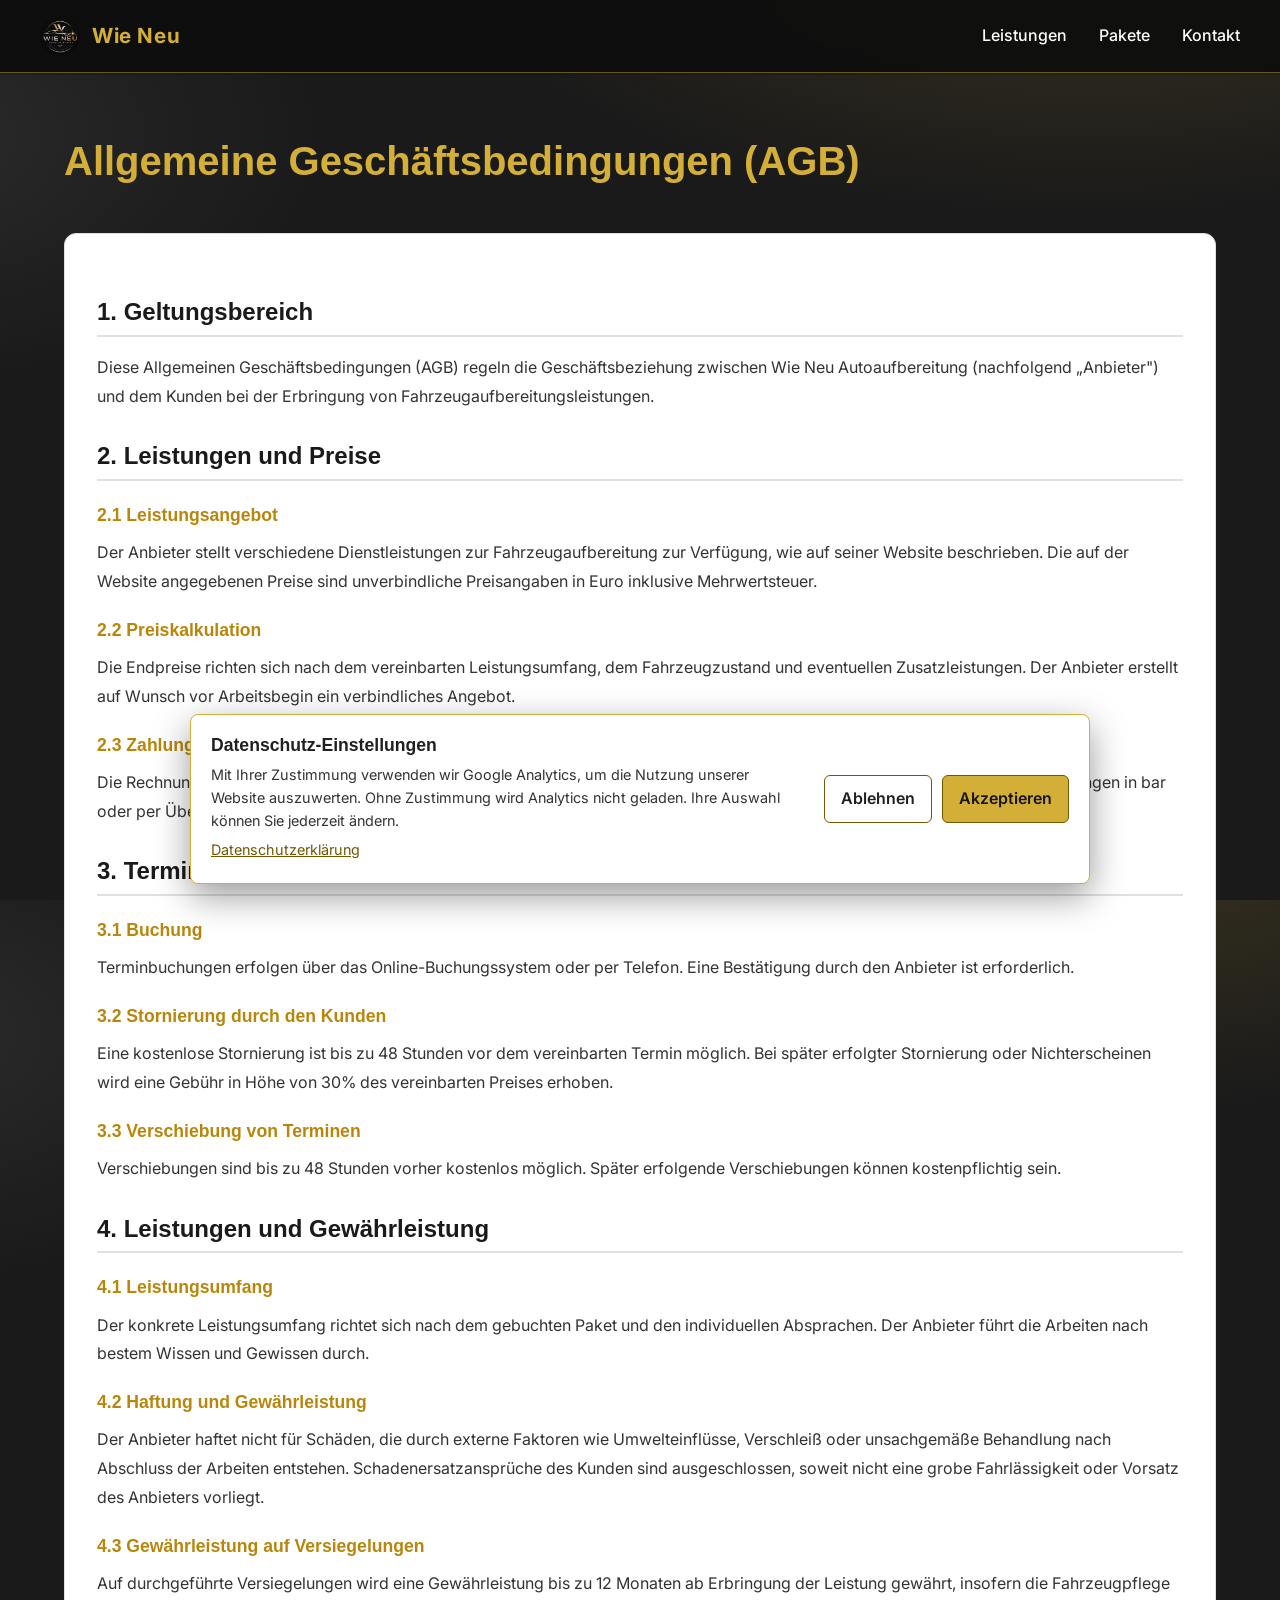
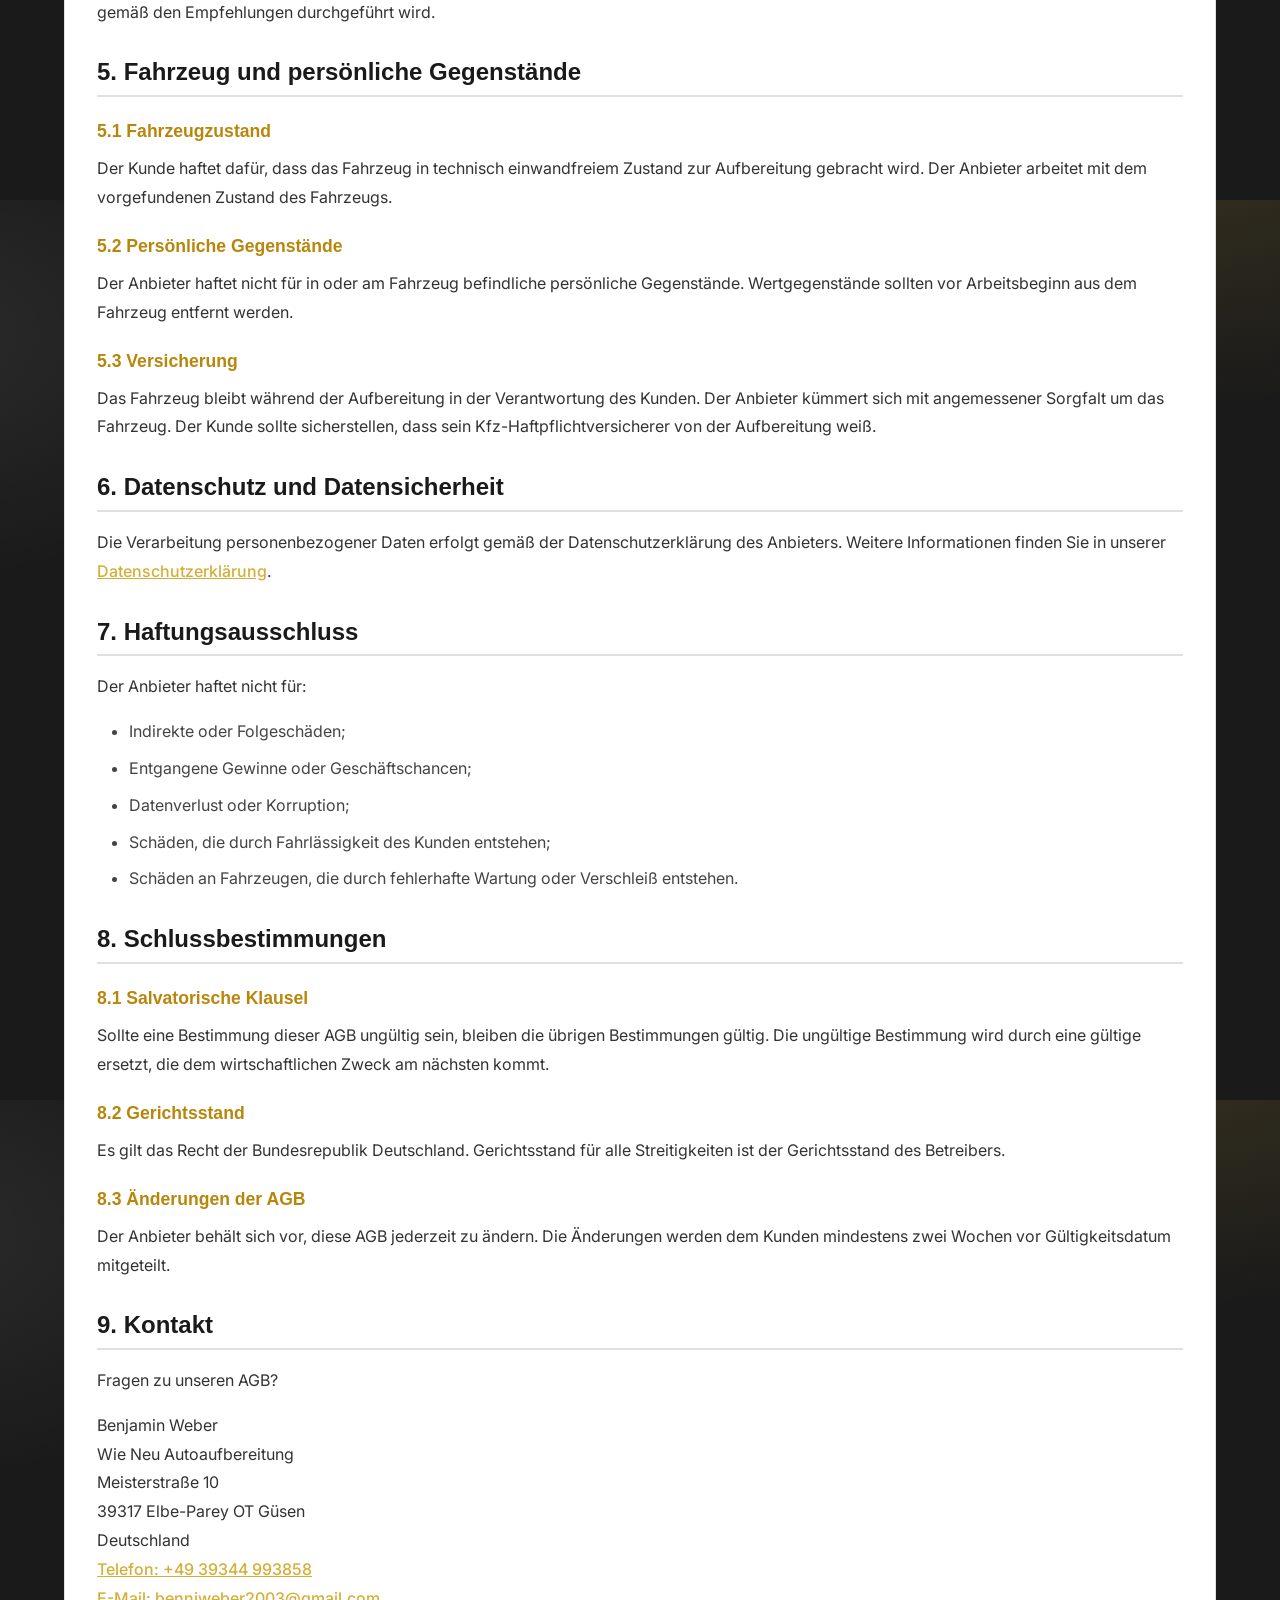
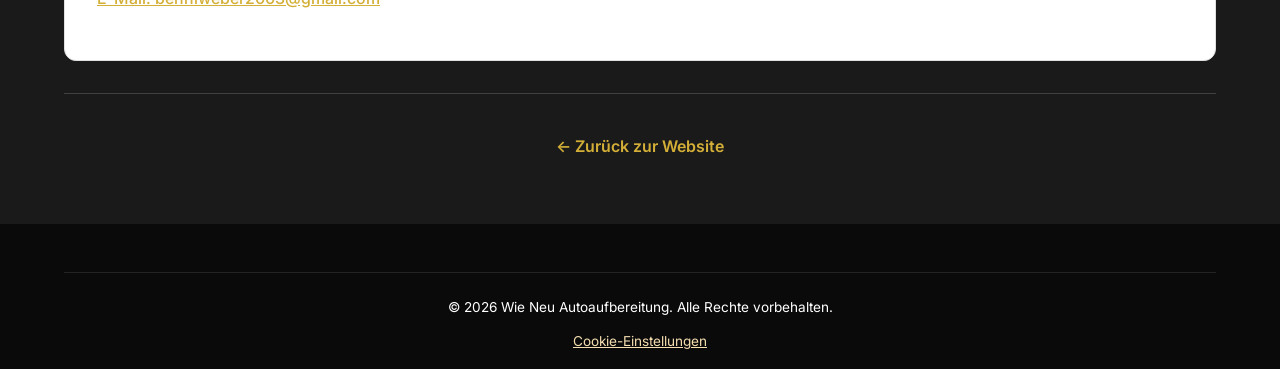
==== commit 33693c7f: "Social" ====
--- a/agb.html
+++ b/agb.html
@@ -4,9 +4,10 @@
   <meta charset="utf-8" />
   <meta name="viewport" content="width=device-width, initial-scale=1" />
   <title>AGB – Wie Neu Autoaufbereitung</title>
+  <link rel="canonical" href="https://www.wieneu-aufbereitung.de/agb.html" />
   <link rel="icon" type="image/png" sizes="1024x1024" href="/assets/logo.png" />
   <link href="https://fonts.googleapis.com/css2?family=Inter:wght@400;500;600;700&family=Plus+Jakarta+Sans:wght@700;800&display=swap" rel="stylesheet">
-  <link rel="stylesheet" href="css/styles.css?v=202607280015">
+  <link rel="stylesheet" href="css/styles.css?v=2026100201">
 </head>
 <body>
   <header class="site-header">
@@ -172,6 +173,6 @@
     </div>
   </footer>
 
-  <script src="js/main.js?v=202607280002"></script>
+  <script src="js/main.js?v=2026100201"></script>
 </body>
 </html>
--- a/css/styles.css
+++ b/css/styles.css
@@ -2100,6 +2100,105 @@
   padding: 3rem 0 1rem;
 }
 
+.cookie-consent[hidden] {
+  display: none;
+}
+
+.cookie-consent {
+  position: fixed;
+  z-index: 1200;
+  right: 1rem;
+  bottom: 1rem;
+  left: 1rem;
+  display: flex;
+  align-items: center;
+  justify-content: space-between;
+  gap: 1.5rem;
+  max-width: 900px;
+  margin: 0 auto;
+  padding: 1.25rem;
+  color: #202020;
+  background: #ffffff;
+  border: 1px solid #d4af37;
+  border-radius: 8px;
+  box-shadow: 0 12px 36px rgba(0, 0, 0, 0.4);
+}
+
+.cookie-consent h2 {
+  margin-bottom: 0.4rem;
+  color: #202020;
+  font-size: 1.1rem;
+}
+
+.cookie-consent p {
+  margin-bottom: 0.35rem;
+  color: #333333;
+  font-size: 0.9rem;
+}
+
+.cookie-consent-copy > a {
+  color: #725700;
+  font-size: 0.9rem;
+  text-decoration: underline;
+}
+
+.cookie-consent-actions {
+  display: flex;
+  flex-shrink: 0;
+  gap: 0.6rem;
+}
+
+.cookie-consent-button {
+  min-height: 44px;
+  padding: 0.65rem 1rem;
+  border: 1px solid #725700;
+  border-radius: 6px;
+  font: inherit;
+  font-weight: 600;
+  cursor: pointer;
+}
+
+.cookie-consent-reject {
+  color: #202020;
+  background: #ffffff;
+}
+
+.cookie-consent-accept {
+  color: #161616;
+  background: #d4af37;
+}
+
+.cookie-consent-button:focus-visible,
+.cookie-settings-trigger:focus-visible {
+  outline: 3px solid #1b65a7;
+  outline-offset: 3px;
+}
+
+.cookie-settings-trigger {
+  margin-top: 0.75rem;
+  color: #f5deb0;
+  background: transparent;
+  border: 0;
+  font: inherit;
+  font-size: 0.85rem;
+  text-decoration: underline;
+  cursor: pointer;
+}
+
+@media (max-width: 640px) {
+  .cookie-consent {
+    align-items: stretch;
+    flex-direction: column;
+    gap: 1rem;
+    padding: 1rem;
+  }
+
+  .cookie-consent-actions {
+    display: grid;
+    grid-template-columns: 1fr 1fr;
+  }
+}
+
 .whatsapp-float {
   position: fixed;
   right: 18px;
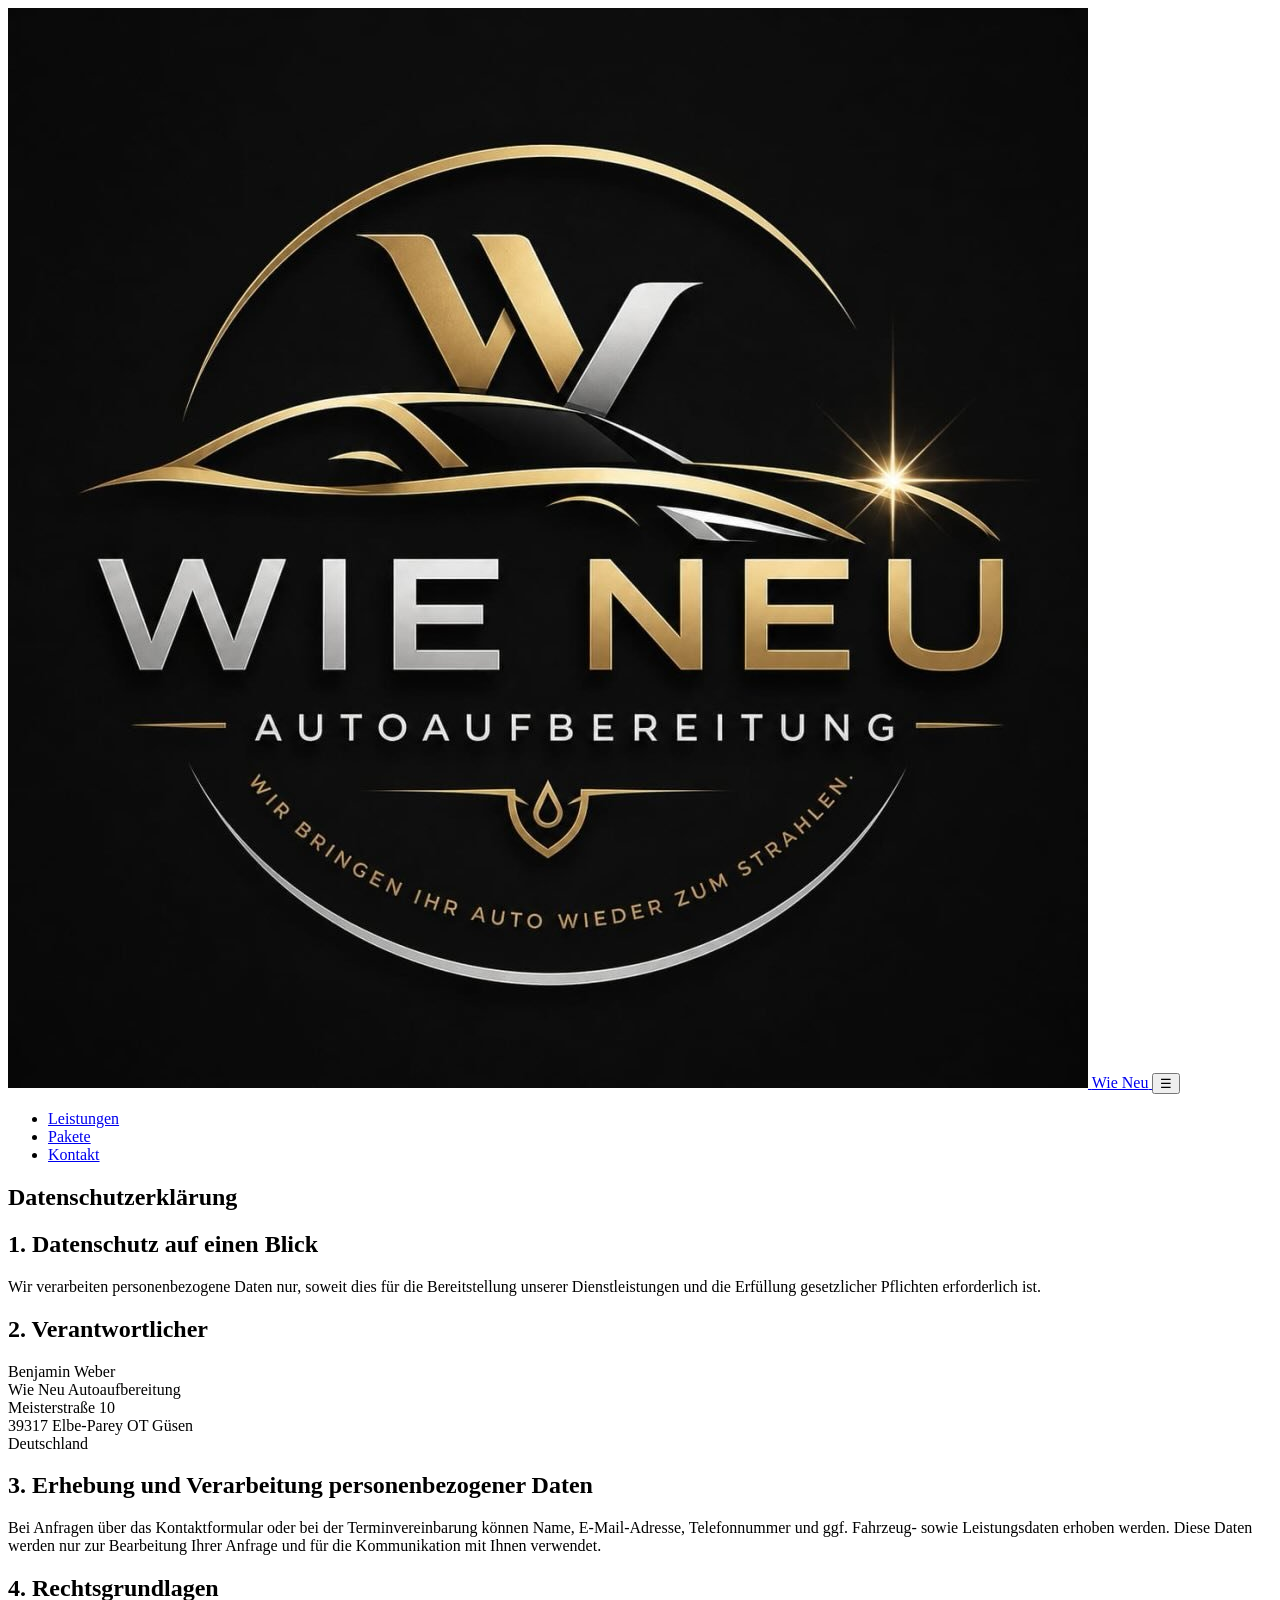
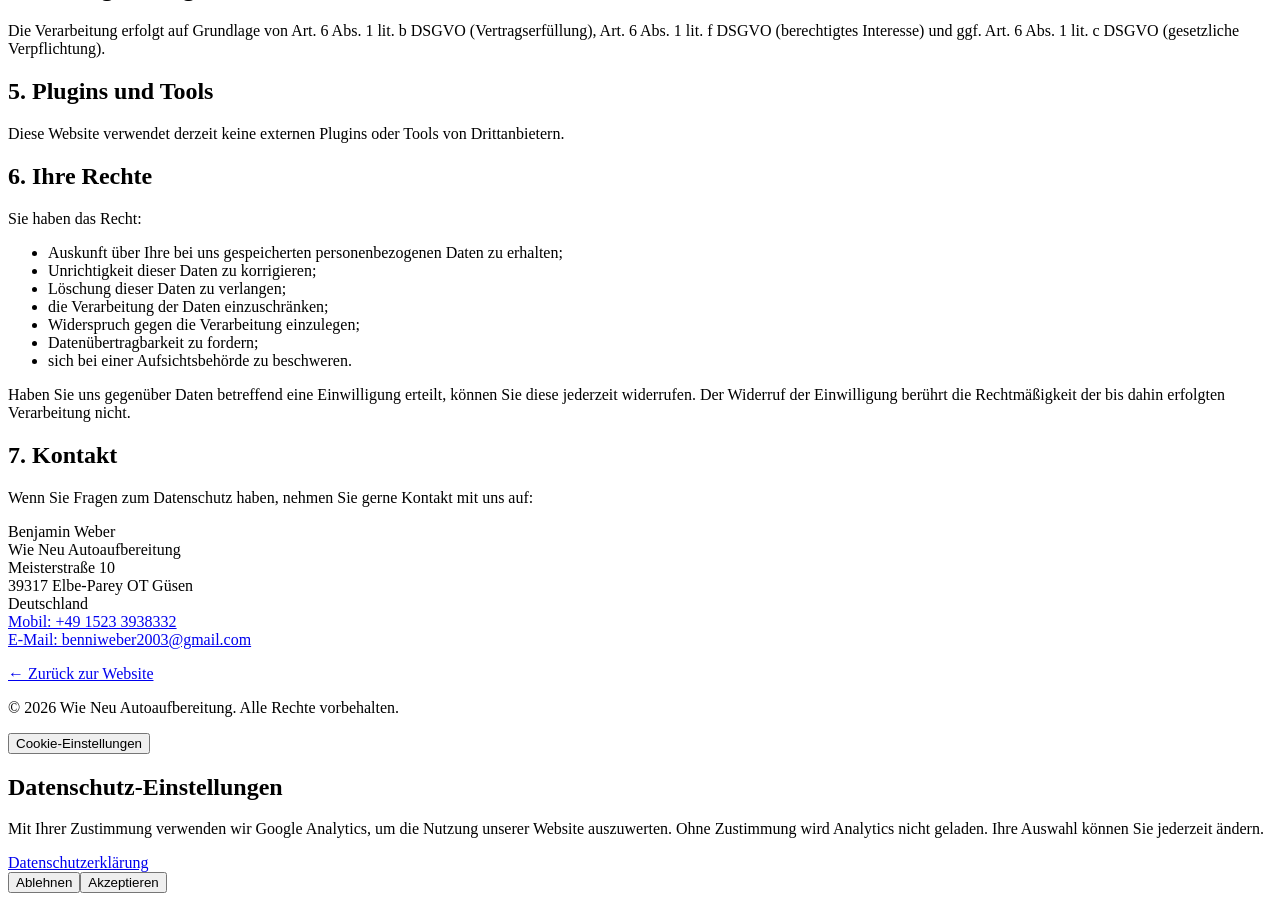
==== commit 2d2bb28f: "Clean up service intro cards and remove fixed-line number from site and legal pages while keeping th" ====
--- a/agb.html
+++ b/agb.html
@@ -3,8 +3,8 @@
 <head>
   <meta charset="utf-8" />
   <meta name="viewport" content="width=device-width, initial-scale=1" />
-  <title>AGB – Wie Neu Autoaufbereitung</title>
-  <link rel="canonical" href="https://www.wieneu-aufbereitung.de/agb.html" />
+  <title>Datenschutz – Wie Neu Autoaufbereitung</title>
+  <link rel="canonical" href="https://www.wieneu-aufbereitung.de/datenschutz.html" />
   <link rel="icon" type="image/png" sizes="1024x1024" href="/assets/logo.png" />
   <link href="https://fonts.googleapis.com/css2?family=Inter:wght@400;500;600;700&family=Plus+Jakarta+Sans:wght@700;800&display=swap" rel="stylesheet">
   <link rel="stylesheet" href="css/styles.css?v=2026100201">
@@ -30,122 +30,60 @@
   <main>
     <section class="legal-section">
       <div class="container">
-        <h1>Allgemeine Geschäftsbedingungen (AGB)</h1>
+        <h1>Datenschutzerklärung</h1>
 
         <div class="legal-content">
-          <h2>1. Geltungsbereich</h2>
+          <h2>1. Datenschutz auf einen Blick</h2>
           <p>
-            Diese Allgemeinen Geschäftsbedingungen (AGB) regeln die Geschäftsbeziehung zwischen Wie Neu Autoaufbereitung (nachfolgend „Anbieter") und dem Kunden bei der Erbringung von Fahrzeugaufbereitungsleistungen.
+            Wir verarbeiten personenbezogene Daten nur, soweit dies für die Bereitstellung unserer Dienstleistungen und die Erfüllung gesetzlicher Pflichten erforderlich ist.
           </p>
 
-          <h2>2. Leistungen und Preise</h2>
-
-          <h3>2.1 Leistungsangebot</h3>
+          <h2>2. Verantwortlicher</h2>
           <p>
-            Der Anbieter stellt verschiedene Dienstleistungen zur Fahrzeugaufbereitung zur Verfügung, wie auf seiner Website beschrieben. Die auf der Website angegebenen Preise sind unverbindliche Preisangaben in Euro inklusive Mehrwertsteuer.
+            Benjamin Weber<br>
+            Wie Neu Autoaufbereitung<br>
+            Meisterstraße 10<br>
+            39317 Elbe-Parey OT Güsen<br>
+            Deutschland
           </p>
 
-          <h3>2.2 Preiskalkulation</h3>
+          <h2>3. Erhebung und Verarbeitung personenbezogener Daten</h2>
           <p>
-            Die Endpreise richten sich nach dem vereinbarten Leistungsumfang, dem Fahrzeugzustand und eventuellen Zusatzleistungen. Der Anbieter erstellt auf Wunsch vor Arbeitsbegin ein verbindliches Angebot.
+            Bei Anfragen über das Kontaktformular oder bei der Terminvereinbarung können Name, E-Mail-Adresse, Telefonnummer und ggf. Fahrzeug- sowie Leistungsdaten erhoben werden. Diese Daten werden nur zur Bearbeitung Ihrer Anfrage und für die Kommunikation mit Ihnen verwendet.
           </p>
 
-          <h3>2.3 Zahlungsbedingungen</h3>
+          <h2>4. Rechtsgrundlagen</h2>
           <p>
-            Die Rechnungsstellung erfolgt nach Erbringung der Leistung. Die Zahlung ist fällig nach Rechnungsstellung. Der Anbieter nimmt Zahlungen in bar oder per Überweisung entgegen.
+            Die Verarbeitung erfolgt auf Grundlage von Art. 6 Abs. 1 lit. b DSGVO (Vertragserfüllung), Art. 6 Abs. 1 lit. f DSGVO (berechtigtes Interesse) und ggf. Art. 6 Abs. 1 lit. c DSGVO (gesetzliche Verpflichtung).
           </p>
 
-          <h2>3. Terminvereinbarung und Stornierung</h2>
-
-          <h3>3.1 Buchung</h3>
+          <h2>5. Plugins und Tools</h2>
           <p>
-            Terminbuchungen erfolgen über das Online-Buchungssystem oder per Telefon. Eine Bestätigung durch den Anbieter ist erforderlich.
+            Diese Website verwendet derzeit keine externen Plugins oder Tools von Drittanbietern.
           </p>
 
-          <h3>3.2 Stornierung durch den Kunden</h3>
+          <h2>6. Ihre Rechte</h2>
           <p>
-            Eine kostenlose Stornierung ist bis zu 48 Stunden vor dem vereinbarten Termin möglich. Bei später erfolgter Stornierung oder Nichterscheinen wird eine Gebühr in Höhe von 30% des vereinbarten Preises erhoben.
+            Sie haben das Recht:
+          </p>
+          <ul>
+            <li>Auskunft über Ihre bei uns gespeicherten personenbezogenen Daten zu erhalten;</li>
+            <li>Unrichtigkeit dieser Daten zu korrigieren;</li>
+            <li>Löschung dieser Daten zu verlangen;</li>
+            <li>die Verarbeitung der Daten einzuschränken;</li>
+            <li>Widerspruch gegen die Verarbeitung einzulegen;</li>
+            <li>Datenübertragbarkeit zu fordern;</li>
+            <li>sich bei einer Aufsichtsbehörde zu beschweren.</li>
+          </ul>
+
+          <p>
+            Haben Sie uns gegenüber Daten betreffend eine Einwilligung erteilt, können Sie diese jederzeit widerrufen. Der Widerruf der Einwilligung berührt die Rechtmäßigkeit der bis dahin erfolgten Verarbeitung nicht.
           </p>
 
-          <h3>3.3 Verschiebung von Terminen</h3>
-          <p>
-            Verschiebungen sind bis zu 48 Stunden vorher kostenlos möglich. Später erfolgende Verschiebungen können kostenpflichtig sein.
-          </p>
-
-          <h2>4. Leistungen und Gewährleistung</h2>
-
-          <h3>4.1 Leistungsumfang</h3>
-          <p>
-            Der konkrete Leistungsumfang richtet sich nach dem gebuchten Paket und den individuellen Absprachen. Der Anbieter führt die Arbeiten nach bestem Wissen und Gewissen durch.
-          </p>
-
-          <h3>4.2 Haftung und Gewährleistung</h3>
-          <p>
-            Der Anbieter haftet nicht für Schäden, die durch externe Faktoren wie Umwelteinflüsse, Verschleiß oder unsachgemäße Behandlung nach Abschluss der Arbeiten entstehen. Schadenersatzansprüche des Kunden sind ausgeschlossen, soweit nicht eine grobe Fahrlässigkeit oder Vorsatz des Anbieters vorliegt.
-          </p>
-
-          <h3>4.3 Gewährleistung auf Versiegelungen</h3>
-          <p>
-            Auf durchgeführte Versiegelungen wird eine Gewährleistung bis zu 12 Monaten ab Erbringung der Leistung gewährt, insofern die Fahrzeugpflege gemäß den Empfehlungen durchgeführt wird.
-          </p>
-
-          <h2>5. Fahrzeug und persönliche Gegenstände</h2>
-
-          <h3>5.1 Fahrzeugzustand</h3>
-          <p>
-            Der Kunde haftet dafür, dass das Fahrzeug in technisch einwandfreiem Zustand zur Aufbereitung gebracht wird. Der Anbieter arbeitet mit dem vorgefundenen Zustand des Fahrzeugs.
-          </p>
-
-          <h3>5.2 Persönliche Gegenstände</h3>
-          <p>
-            Der Anbieter haftet nicht für in oder am Fahrzeug befindliche persönliche Gegenstände. Wertgegenstände sollten vor Arbeitsbeginn aus dem Fahrzeug entfernt werden.
-          </p>
-
-          <h3>5.3 Versicherung</h3>
-          <p>
-            Das Fahrzeug bleibt während der Aufbereitung in der Verantwortung des Kunden. Der Anbieter kümmert sich mit angemessener Sorgfalt um das Fahrzeug. Der Kunde sollte sicherstellen, dass sein Kfz-Haftpflichtversicherer von der Aufbereitung weiß.
-          </p>
-
-          <h2>6. Datenschutz und Datensicherheit</h2>
+          <h2>7. Kontakt</h2>
 
           <p>
-            Die Verarbeitung personenbezogener Daten erfolgt gemäß der Datenschutzerklärung des Anbieters. Weitere Informationen finden Sie in unserer <a href="datenschutz.html">Datenschutzerklärung</a>.
-          </p>
-
-          <h2>7. Haftungsausschluss</h2>
-
-          <p>
-            Der Anbieter haftet nicht für:
-          </p>
-          <ul>
-            <li>Indirekte oder Folgeschäden;</li>
-            <li>Entgangene Gewinne oder Geschäftschancen;</li>
-            <li>Datenverlust oder Korruption;</li>
-            <li>Schäden, die durch Fahrlässigkeit des Kunden entstehen;</li>
-            <li>Schäden an Fahrzeugen, die durch fehlerhafte Wartung oder Verschleiß entstehen.</li>
-          </ul>
-
-          <h2>8. Schlussbestimmungen</h2>
-
-          <h3>8.1 Salvatorische Klausel</h3>
-          <p>
-            Sollte eine Bestimmung dieser AGB ungültig sein, bleiben die übrigen Bestimmungen gültig. Die ungültige Bestimmung wird durch eine gültige ersetzt, die dem wirtschaftlichen Zweck am nächsten kommt.
-          </p>
-
-          <h3>8.2 Gerichtsstand</h3>
-          <p>
-            Es gilt das Recht der Bundesrepublik Deutschland. Gerichtsstand für alle Streitigkeiten ist der Gerichtsstand des Betreibers.
-          </p>
-
-          <h3>8.3 Änderungen der AGB</h3>
-          <p>
-            Der Anbieter behält sich vor, diese AGB jederzeit zu ändern. Die Änderungen werden dem Kunden mindestens zwei Wochen vor Gültigkeitsdatum mitgeteilt.
-          </p>
-
-          <h2>9. Kontakt</h2>
-
-          <p>
-            Fragen zu unseren AGB?
+            Wenn Sie Fragen zum Datenschutz haben, nehmen Sie gerne Kontakt mit uns auf:
           </p>
           <p>
             Benjamin Weber<br>
@@ -153,7 +91,7 @@
             Meisterstraße 10<br>
             39317 Elbe-Parey OT Güsen<br>
             Deutschland<br>
-            <a href="tel:+4939344993858">Telefon: +49 39344 993858</a><br>
+            <a href="tel:+4915233938332">Mobil: +49 1523 3938332</a><br>
             <a href="mailto:benniweber2003@gmail.com">E-Mail: benniweber2003@gmail.com</a>
           </p>
         </div>
--- a/css/styles.css
+++ b/css/styles.css
@@ -1,2457 +1,998 @@
-/* ========================================
-   WIE NEU AUTOAUFBEREITUNG
-   Modern Design System – Blue / Green / Orange
-   ======================================== */
-
-:root {
-  --primary: #d4af37;         /* Gold */
-  --primary-light: #e5c158;   /* Light Gold */
-  --secondary: #d4af37;       /* Gold */
-  --accent: #d4af37;          /* Gold */
-  --ink: #ffffff;             /* White */
-  --ink-soft: #f0f0f0;        /* Light Gray */
-
-  --bg: #1a1a1a;              /* Dark */
-  --bg-light: #2a2a2a;        /* Light Dark */
-  --bg-dark: #0a0a0a;
-
-  --text: #ffffff;
-  --text-secondary: #d0d0d0;
-  --text-tertiary: #999999;
-  --border: #404040;
-  --surface: rgba(255, 255, 255, 0.03);
-  --surface-border: rgba(255, 255, 255, 0.08);
-
-  --radius: 8px;
-  --radius-lg: 12px;
-  --shadow-sm: 0 1px 2px rgba(0, 0, 0, 0.3);
-  --shadow: 0 10px 15px -3px rgba(0, 0, 0, 0.4);
-  --shadow-lg: 0 20px 25px -5px rgba(0, 0, 0, 0.5);
-}
-
-/* Reset */
-* { box-sizing: border-box; margin: 0; padding: 0; }
-html, body { height: 100%; }
-html { scroll-behavior: smooth; }
-
-body {
-  font-family: 'Inter', -apple-system, BlinkMacSystemFont, 'Segoe UI', sans-serif;
-  background:
-    radial-gradient(1200px 550px at 85% -10%, rgba(212, 175, 55, 0.18), transparent 55%),
-    radial-gradient(900px 500px at -10% 15%, rgba(255, 255, 255, 0.08), transparent 50%),
-    var(--bg);
-  color: var(--text);
-  line-height: 1.6;
-  -webkit-font-smoothing: antialiased;
-  -moz-osx-font-smoothing: grayscale;
-  overflow-x: hidden;
-}
-
-section {
-  scroll-margin-top: 100px;
-}
-
-h1, h2, h3, h4, h5, h6 {
-  font-family: 'Sora', -apple-system, sans-serif;
-  font-weight: 700;
-  line-height: 1.2;
-  color: var(--ink);
-}
-
-h1 { font-size: 2.8rem; }
-h2 { font-size: 2rem; }
-h3 { font-size: 1.3rem; }
-h4 { font-size: 1.1rem; }
-
-p { color: var(--text); }
-
-a { color: var(--primary); text-decoration: none; }
-a:hover { text-decoration: underline; }
-
-img { max-width: 100%; display: block; }
-
-.container {
-  max-width: 1200px;
-  margin: 0 auto;
-  padding: 0 1.5rem;
-  width: 100%;
-}
-
-:focus-visible {
-  outline: 2px solid var(--primary);
-  outline-offset: 2px;
-}
-
-/* ========================================
-   BUTTONS
-   ======================================== */
-
-.btn {
-  display: inline-block;
-  padding: 0.7rem 1.5rem;
-  border: 2px solid transparent;
-  border-radius: var(--radius);
-  font-weight: 600;
-  font-size: 0.95rem;
-  cursor: pointer;
-  text-decoration: none;
-  transition: all 0.3s ease;
-  text-align: center;
-  font-family: inherit;
-  letter-spacing: 0.02em;
-}
-
-.btn:hover {
-  transform: translateY(-2px);
-  box-shadow: var(--shadow);
-}
-
-.btn-primary {
-  background: linear-gradient(135deg, var(--primary) 0%, var(--primary-light) 100%);
-  color: #000000;
-  border-color: var(--primary);
-}
-
-.btn-primary:hover {
-  background: linear-gradient(135deg, var(--primary-light) 0%, var(--primary) 100%);
-  box-shadow: 0 0 20px rgba(212, 175, 55, 0.4);
-}
-
-.btn-secondary {
-  background-color: var(--secondary);
-  color: #000000;
-  border-color: var(--secondary);
-}
-
-.btn-secondary:hover {
-  background-color: var(--primary-light);
-  box-shadow: 0 0 15px rgba(212, 175, 55, 0.3);
-}
-
-.btn-outline {
-  background-color: transparent;
-  color: var(--primary);
-  border-color: var(--primary);
-}
-
-.btn-outline:hover {
-  background-color: rgba(212, 175, 55, 0.1);
-  box-shadow: 0 0 15px rgba(212, 175, 55, 0.2);
-}
-
-.btn-large {
-  padding: 1rem 2rem;
-  font-size: 1rem;
-}
-
-/* ========================================
-   PROMO BANNER
-   ======================================== */
-.promo-banner {
-  background: linear-gradient(90deg, #b8860b, #d4af37);
-  color: #ffffff;
-  overflow: hidden;
-  white-space: nowrap;
-  font-weight: 700;
-  letter-spacing: 0.08em;
-  text-transform: uppercase;
-  font-size: 0.9rem;
-  box-shadow: 0 2px 10px rgba(0, 0, 0, 0.15);
-  position: relative;
-  z-index: 101;
-}
-
-.promo-banner-track {
-  display: inline-block;
-  padding-left: 100%;
-  animation: promo-scroll 12s linear infinite;
-}
-
-.promo-banner-track span {
-  display: inline-block;
-  padding: 0.75rem 2rem;
-}
-
-@keyframes promo-scroll {
-  0% { transform: translateX(0); }
-  100% { transform: translateX(-50%); }
-}
-
-/* ========================================
-   HEADER / NAVIGATION
-   ======================================== */
-
-.site-header {
-  position: sticky;
-  top: 0;
-  z-index: 100;
-  background: rgba(14, 14, 14, 0.92);
-  backdrop-filter: blur(10px);
-  border-bottom: 1px solid rgba(212, 175, 55, 0.45);
-  box-shadow: var(--shadow-sm);
-}
-
-.site-header.scrolled {
-  background: rgba(10, 10, 10, 0.96);
-  box-shadow: 0 12px 32px rgba(0, 0, 0, 0.32);
-}
-
-.header-inner {
-  display: flex;
-  justify-content: space-between;
-  align-items: center;
-  padding: 1rem 0;
-}
-
-.brand {
-  display: flex;
-  align-items: center;
-  gap: 0.75rem;
-  text-decoration: none;
-  font-weight: 700;
-  font-size: 1.3rem;
-}
-
-.logo {
-  width: 40px;
-  height: 40px;
-  border-radius: 50%;
-  background: var(--primary);
-  color: white;
-  display: flex;
-  align-items: center;
-  justify-content: center;
-}
-
-.brand-text {
-  color: var(--primary);
-  letter-spacing: 0.03em;
-}
-
-.nav-cta {
-  border: none;
-  box-shadow: 0 0 0 3px rgba(255, 255, 255, 0.12), 0 10px 25px rgba(212, 175, 55, 0.4);
-  animation: cta-pulse 3s ease-in-out infinite;
-}
-
-@keyframes cta-pulse {
-  0%, 100% {
-    box-shadow: 0 0 0 3px rgba(255, 255, 255, 0.12), 0 10px 25px rgba(212, 175, 55, 0.4);
-  }
-  50% {
-    box-shadow: 0 0 0 5px rgba(255, 255, 255, 0.2), 0 14px 30px rgba(212, 175, 55, 0.52);
-  }
-}
-
-.nav-toggle {
-  display: none;
-  background: none;
-  border: none;
-  font-size: 1.5rem;
-  cursor: pointer;
-}
-
-.site-nav ul {
-  display: flex;
-  list-style: none;
-  gap: 2rem;
-  align-items: center;
-}
-
-.site-nav a {
-  color: var(--text);
-  font-weight: 500;
-  transition: color 0.3s ease;
-}
-
-.site-nav a:hover {
-  color: var(--primary);
-  text-decoration: none;
-}
-
-.site-nav button {
-  color: var(--text);
-  background: none;
-  border: none;
-  font: inherit;
-  cursor: pointer;
-}
-
-@media (max-width: 768px) {
-  .nav-toggle {
-    display: block;
-  }
-
-  .site-nav {
-    display: none;
-    position: absolute;
-    top: 100%;
-    left: 0;
-    right: 0;
-    background: var(--bg);
-    border-bottom: 1px solid var(--border);
-    padding: 1rem;
-    box-shadow: var(--shadow);
-  }
-
-  .site-nav.open {
-    display: block;
-  }
-
-  .site-nav ul {
-    flex-direction: column;
-    gap: 1rem;
-  }
-
-  .site-nav a,
-  .site-nav button {
-    color: var(--text);
-  }
-}
-
-/* ========================================
-   HERO SECTION
-   ======================================== */
-
-.hero {
-  background-image: url('../assets/hero-bg.jpg');
-  background-size: cover;
-  background-position: center right;
-  background-repeat: no-repeat;
-  background-attachment: fixed;
-  padding: 5rem 0;
-  position: relative;
-  overflow: hidden;
-  min-height: 600px;
-}
-
-.hero-background {
-  display: none;
-}
-
-.hero-car {
-  width: 100%;
-  height: 100%;
-  object-fit: cover;
-}
-
-.hero::before {
-  content: '';
-  position: absolute;
-  top: 0;
-  left: 0;
-  right: 0;
-  bottom: 0;
-  background: linear-gradient(to right, rgba(0, 0, 0, 0.72) 0%, rgba(0, 0, 0, 0.5) 48%, rgba(0, 0, 0, 0.08) 78%);
-  z-index: 0;
-}
-
-.hero::after {
-  content: '';
-  position: absolute;
-  width: 400px;
-  height: 400px;
-  background: radial-gradient(circle, rgba(37, 99, 235, 0.1) 0%, transparent 70%);
-  top: -200px;
-  right: -200px;
-  border-radius: 50%;
-  display: none;
-}
-
-.hero-content {
-  position: relative;
-  z-index: 1;
-  max-width: 760px;
-}
-
-.hero-badge {
-  display: inline-block;
-  background: rgba(255, 255, 255, 0.2);
-  backdrop-filter: blur(8px);
-  border: 1px solid rgba(255, 255, 255, 0.25);
-  color: #f7f1df;
-  padding: 0.5rem 1rem;
-  border-radius: 20px;
-  font-size: 0.85rem;
-  font-weight: 600;
-  margin-bottom: 1.5rem;
-  text-shadow: 0 2px 8px rgba(0, 0, 0, 0.7);
-}
-
-.hero-title {
-  font-size: 3rem;
-  line-height: 1.1;
-  margin-bottom: 1rem;
-  color: white;
-  text-shadow: 3px 3px 6px rgba(0, 0, 0, 0.9), 0 0 10px rgba(0, 0, 0, 0.7);
-}
-
-.hero-subtitle {
-  font-size: 1.2rem;
-  color: rgba(255, 255, 255, 0.9);
-  margin-bottom: 2rem;
-  max-width: 600px;
-  text-shadow: 2px 2px 4px rgba(0, 0, 0, 0.8);
-}
-
-.hero-ctas {
-  display: flex;
-  gap: 1rem;
-  margin-bottom: 1rem;
-  flex-wrap: wrap;
-}
-
-.hero-note {
-  color: rgba(255, 255, 255, 0.8);
-  font-size: 0.9rem;
-  margin-bottom: 1.8rem;
-}
-
-.hero-stats {
-  display: grid;
-  grid-template-columns: repeat(3, minmax(130px, 1fr));
-  gap: 0.75rem;
-  margin-bottom: 2rem;
-}
-
-.hero-stat {
-  background: rgba(0, 0, 0, 0.35);
-  border: 1px solid rgba(255, 255, 255, 0.24);
-  border-radius: 10px;
-  padding: 0.85rem 0.9rem;
-  backdrop-filter: blur(4px);
-}
-
-.hero-stat strong {
-  display: block;
-  color: #f5deb0;
-  font-size: 1.15rem;
-}
-
-.hero-stat span {
-  color: rgba(255, 255, 255, 0.86);
-  font-size: 0.8rem;
-}
-
-.hero-trust {
-  display: flex;
-  gap: 2rem;
-  flex-wrap: wrap;
-}
-
-.trust-item {
-  display: flex;
-  align-items: center;
-  gap: 0.5rem;
-  color: rgba(255, 255, 255, 0.9);
-  font-size: 0.95rem;
-}
-
-@media (max-width: 768px) {
-  .hero {
-    padding: 3rem 0;
-    min-height: auto;
-    background-attachment: scroll;
-  }
-
-  .hero-title {
-    font-size: 2rem;
-  }
-
-  .hero-subtitle {
-    font-size: 1rem;
-  }
-
-  .hero-ctas {
-    flex-direction: column;
-  }
-
-  .hero-stats {
-    grid-template-columns: 1fr;
-  }
-
-  .hero-trust {
-    flex-direction: column;
-    gap: 1rem;
-  }
-}
-
-/* ========================================
-   FEATURES SECTION
-   ======================================== */
-
-.features-section {
-  padding: 4rem 0;
-  background: var(--bg-light);
-}
-
-.features-grid {
-  display: grid;
-  grid-template-columns: repeat(auto-fit, minmax(280px, 1fr));
-  gap: 2rem;
-  margin-top: 3rem;
-}
-
-.feature-card {
-  background: var(--surface);
-  padding: 2rem;
-  border-radius: var(--radius-lg);
-  border: 1px solid var(--surface-border);
-  transition: all 0.3s ease;
-  backdrop-filter: blur(6px);
-}
-
-.feature-card:hover {
-  border-color: rgba(212, 175, 55, 0.55);
-  box-shadow: 0 0 20px rgba(212, 175, 55, 0.3);
-  transform: translateY(-4px);
-}
-
-.feature-icon {
-  font-size: 2.5rem;
-  margin-bottom: 1rem;
-}
-
-.feature-card h3 {
-  margin-bottom: 0.5rem;
-}
-
-.feature-card p {
-  font-size: 0.9rem;
-  color: var(--text-secondary);
-}
-
-/* ========================================
-   SERVICES SECTION
-   ======================================== */
-
-.services-section {
-  padding: 4rem 0;
-  background: var(--bg);
-}
-
-.services-grid {
-  display: grid;
-  grid-template-columns: repeat(auto-fit, minmax(300px, 1fr));
-  gap: 2rem;
-  margin-top: 2rem;
-}
-
-.service-card {
-  background: var(--surface);
-  border: 1px solid var(--surface-border);
-  border-radius: var(--radius-lg);
-  padding: 2rem;
-  transition: all 0.3s ease;
-  backdrop-filter: blur(6px);
-}
-
-.service-card:hover {
-  border-color: rgba(212, 175, 55, 0.55);
-  box-shadow: 0 0 20px rgba(212, 175, 55, 0.3);
-  transform: translateY(-4px);
-}
-
-.service-icon {
-  font-size: 2rem;
-  margin-bottom: 1rem;
-}
-
-.service-card h3 {
-  margin-bottom: 1rem;
-  color: var(--primary);
-}
-
-.service-card ul {
-  list-style: none;
-}
-
-.service-card li {
-  padding: 0.4rem 0;
-  color: var(--text);
-  font-size: 0.95rem;
-}
-
-/* ========================================
-   WHY SECTION
-   ======================================== */
-
-.why-section {
-  position: relative;
-  padding: 6.5rem 0 6rem;
-  background: #080808;
-  overflow: hidden;
-}
-
-.why-video-bg-container {
-  position: absolute;
-  top: 0;
-  left: 0;
-  width: 100%;
-  height: 100%;
-  overflow: hidden;
-  z-index: 0;
-  pointer-events: none;
-}
-
-.why-video-bg {
-  width: 100%;
-  height: 100%;
-  object-fit: cover;
-  object-position: center center;
-  display: block;
-  transform: scale(1.02);
-  filter: contrast(1.1) saturate(1.2) brightness(1.02);
-}
-
-.why-video-overlay {
-  position: absolute;
-  inset: 0;
-  /* Sehr dezent, um maximale Sichtbarkeit und Brillanz des Videos zu gewährleisten */
-  background:
-    radial-gradient(ellipse at center, rgba(0, 0, 0, 0.1) 0%, rgba(5, 5, 5, 0.4) 60%, rgba(8, 8, 8, 0.75) 100%),
-    linear-gradient(180deg, rgba(8, 8, 8, 0.55) 0%, rgba(8, 8, 8, 0.08) 25%, rgba(8, 8, 8, 0.08) 75%, rgba(8, 8, 8, 0.65) 100%);
-}
-
-.why-section .container {
-  position: relative;
-  z-index: 1;
-}
-
-.why-section .section-header h2 {
-  text-shadow: 0 4px 18px rgba(0, 0, 0, 0.95), 0 2px 6px rgba(0, 0, 0, 0.9);
-}
-
-.why-section .section-header p {
-  color: #ffffff;
-  text-shadow: 0 2px 12px rgba(0, 0, 0, 0.95), 0 1px 4px rgba(0, 0, 0, 0.9);
-  font-weight: 500;
-}
-
-.why-section .features-grid {
-  margin-top: 3.5rem;
-}
-
-.why-section .feature-card {
-  /* Sehr transparente, leichte Glassmorphism-Karten für optimalen Durchblick auf das Video */
-  background: rgba(8, 8, 8, 0.32);
-  backdrop-filter: blur(4px);
-  -webkit-backdrop-filter: blur(4px);
-  border: 1px solid rgba(212, 175, 55, 0.35);
-  box-shadow: 0 8px 24px rgba(0, 0, 0, 0.45), inset 0 1px 0 rgba(255, 255, 255, 0.15);
-  transition: all 0.35s ease;
-}
-
-.why-section .feature-card:hover {
-  background: rgba(14, 14, 14, 0.65);
-  backdrop-filter: blur(8px);
-  -webkit-backdrop-filter: blur(8px);
-  border-color: rgba(212, 175, 55, 0.9);
-  box-shadow: 0 12px 30px rgba(0, 0, 0, 0.65), 0 0 24px rgba(212, 175, 55, 0.4);
-  transform: translateY(-6px);
-}
-
-.why-section .feature-card h3 {
-  color: #ffffff;
-  text-shadow: 0 2px 8px rgba(0, 0, 0, 0.9);
-}
-
-.why-section .feature-card p {
-  color: #f3f3f3;
-  text-shadow: 0 1px 6px rgba(0, 0, 0, 0.9);
-}
-
-.why-grid {
-  display: grid;
-  grid-template-columns: repeat(auto-fit, minmax(250px, 1fr));
-  gap: 2rem;
-  margin-top: 2rem;
-}
-
-.why-card {
-  background: white;
-  padding: 1.5rem;
-  border-radius: var(--radius-lg);
-  border-left: 4px solid var(--primary);
-}
-
-.why-number {
-  display: inline-flex;
-  align-items: center;
-  justify-content: center;
-  width: 40px;
-  height: 40px;
-  background: var(--primary);
-  color: white;
-  border-radius: 50%;
-  font-weight: 700;
-  margin-bottom: 1rem;
-}
-
-.why-card h3 {
-  margin-bottom: 0.5rem;
-}
-
-/* ========================================
-   TEAM SECTION
-   ======================================== */
-
-.team-section {
-  padding: 4rem 0;
-}
-
-.team-grid {
-  display: grid;
-  grid-template-columns: repeat(auto-fit, minmax(300px, 1fr));
-  gap: 2rem;
-  margin-top: 2rem;
-}
-
-.team-card {
-  background: var(--surface);
-  border: 1px solid var(--surface-border);
-  border-radius: var(--radius-lg);
-  padding: 2rem;
-  text-align: center;
-  transition: all 0.3s ease;
-  backdrop-filter: blur(6px);
-}
-
-.team-card:hover {
-  border-color: rgba(212, 175, 55, 0.55);
-  box-shadow: 0 0 20px rgba(212, 175, 55, 0.25);
-  transform: translateY(-4px);
-}
-
-.team-image {
-  width: 150px;
-  height: 150px;
-  margin: 0 auto 1.5rem;
-  border-radius: 50%;
-  overflow: hidden;
-  border: 3px solid var(--primary);
-  display: flex;
-  align-items: center;
-  justify-content: center;
-  background: var(--bg-light);
-}
-
-.team-image img {
-  width: 100%;
-  height: 100%;
-  object-fit: cover;
-}
-
-.team-card h3 {
-  margin-bottom: 0.5rem;
-  font-size: 1.3rem;
-}
-
-.team-role {
-  color: var(--primary);
-  font-weight: 600;
-  margin-bottom: 1rem;
-}
-
-.team-bio {
-  color: var(--text);
-  font-size: 0.95rem;
-  line-height: 1.6;
-  margin-bottom: 1.5rem;
-}
-
-.team-contact {
-  display: flex;
-  justify-content: center;
-  gap: 1rem;
-  flex-wrap: wrap;
-}
-
-.team-contact a {
-  display: inline-block;
-  padding: 0.5rem 1rem;
-  background: var(--bg-light);
-  border: 1px solid var(--border);
-  border-radius: var(--radius);
-  color: var(--primary);
-  font-weight: 600;
-  font-size: 0.85rem;
-  transition: all 0.3s ease;
-}
-
-.team-contact a:hover {
-  background: var(--primary);
-  color: white;
-  text-decoration: none;
-  border-color: var(--primary);
-}
-
-@media (max-width: 768px) {
-  .team-card {
-    padding: 1.5rem;
-  }
-
-  .team-image {
-    width: 120px;
-    height: 120px;
-  }
-}
-
-/* ========================================
-   SECTION HEADER
-   ======================================== */
-
-.section-header {
-  text-align: center;
-  margin-bottom: 3rem;
-}
-
-.section-header h2 {
-  margin-bottom: 0.75rem;
-  color: var(--primary);
-}
-
-.section-header p {
-  font-size: 1.05rem;
-  max-width: 600px;
-  margin: 0 auto;
-  color: var(--text-secondary);
-}
-
-/* ========================================
-   PACKAGES SECTION
-   ======================================== */
-
-.packages-section {
-  padding: 4rem 0;
-  background: var(--bg-light);
-}
-
-.packages-grid {
-  display: grid;
-  grid-template-columns: repeat(auto-fit, minmax(300px, 1fr));
-  gap: 2rem;
-  margin-top: 2rem;
-}
-
-.package-card {
-  background: var(--surface);
-  border: 1px solid var(--surface-border);
-  border-radius: var(--radius-lg);
-  padding: 2rem;
-  position: relative;
-  transition: all 0.3s ease;
-  backdrop-filter: blur(6px);
-}
-
-.package-card:hover {
-  border-color: rgba(212, 175, 55, 0.58);
-  transform: translateY(-4px);
-  box-shadow: 0 10px 30px rgba(212, 175, 55, 0.25);
-}
-
-.package-card .btn {
-  margin-top: 1.5rem;
-  width: 100%;
-}
-
-.btn-whatsapp {
-  display: inline-flex;
-  justify-content: center;
-  align-items: center;
-  background: linear-gradient(135deg, #1fbe5e, #118a7d);
-  color: #ffffff;
-  border: 1px solid rgba(255, 255, 255, 0.2);
-  margin-top: 0.65rem;
-}
-
-.btn-whatsapp:hover {
-  text-decoration: none;
-  color: #ffffff;
-  box-shadow: 0 0 18px rgba(31, 190, 94, 0.45);
-}
-
-.package-card.featured {
-  border-color: var(--primary-light);
-  transform: scale(1.02);
-  box-shadow: 0 10px 30px rgba(212, 175, 55, 0.35);
-}
-
-.package-label {
-  display: inline-block;
-  background: var(--accent);
-  color: white;
-  padding: 0.4rem 1rem;
-  border-radius: 20px;
-  font-size: 0.75rem;
-  font-weight: 700;
-  margin-bottom: 0.5rem;
-}
-
-.package-price {
-  display: flex;
-  flex-direction: column;
-  gap: 0.25rem;
-  margin: 1.5rem 0;
-}
-
-.price-original {
-  font-size: 0.85rem;
-  color: var(--text-secondary);
-  text-decoration: line-through;
-}
-
-.price {
-  font-size: 2rem;
-  font-weight: 700;
-  color: var(--primary);
-}
-
-.duration {
-  font-size: 0.85rem;
-  color: var(--text-secondary);
-}
-
-.package-features {
-  list-style: none;
-  margin: 1.5rem 0;
-}
-
-.package-features li {
-  padding: 0.5rem 0;
-  color: var(--text-secondary);
-  font-size: 0.95rem;
-}
-
-/* Zusatzleistungen / Additional Services */
-.additional-services {
-  margin-top: 3rem;
-  background: var(--bg-light);
-  padding: 1.25rem;
-  border-radius: var(--radius-lg);
-  border: 1px solid var(--primary);
-}
-
-.additional-services .review-toggle {
-  color: white;
-  font-size: 1.05rem;
-  padding: 0.25rem 0;
-}
-
-.additional-services .services-panel {
-  padding-top: 1rem;
-}
-
-.additional-services-note {
-  color: var(--text);
-  font-size: 0.95rem;
-  margin-bottom: 1.5rem;
-}
-
-.services-table-wrapper {
-  overflow-x: auto;
-}
-
-.services-table {
-  width: 100%;
-  border-collapse: collapse;
-}
-
-.services-table thead tr {
-  background: var(--bg);
-  border-bottom: 2px solid var(--primary);
-}
-
-.services-table th {
-  padding: 1rem;
-  text-align: left;
-  font-weight: 600;
-  color: rgb(253, 252, 252);
-}
-
-.services-table td {
-  padding: 1rem;
-  border-bottom: 1px solid var(--border);
-  color: var(--text);
-}
-
-.services-table tr:hover {
-  background: rgba(212, 175, 55, 0.1);
-}
-
-/* ========================================
-   PROCESS SECTION
-   ======================================== */
-
-.process-section {
-  padding: 4rem 0;
-}
-
-.process-steps {
-  display: grid;
-  grid-template-columns: repeat(auto-fit, minmax(200px, 1fr));
-  gap: 2rem;
-  margin-top: 2rem;
-}
-
-.step {
-  text-align: center;
-  position: relative;
-}
-
-.step::after {
-  content: '';
-  position: absolute;
-  width: 2px;
-  height: 100px;
-  background: var(--border);
-  top: -100px;
-  left: 50%;
-  transform: translateX(-50%);
-}
-
-.step:first-child::after {
-  display: none;
-}
-
-.step-number {
-  display: inline-flex;
-  align-items: center;
-  justify-content: center;
-  width: 50px;
-  height: 50px;
-  background: var(--primary);
-  color: white;
-  border-radius: 50%;
-  font-weight: 700;
-  font-size: 1.3rem;
-  margin-bottom: 1rem;
-}
-
-.step h3 {
-  margin-bottom: 0.5rem;
-}
-
-.step p {
-  font-size: 0.9rem;
-}
-
-@media (max-width: 768px) {
-  .process-steps {
-    grid-template-columns: 1fr;
-  }
-
-  .step::after {
-    display: none;
-  }
-}
-
-/* ========================================
-   TESTIMONIALS SECTION
-   ======================================== */
-
-.testimonials-section {
-  padding: 4rem 0;
-  background: var(--bg);
-}
-
-.testimonials-grid {
-  display: grid;
-  grid-template-columns: repeat(auto-fit, minmax(300px, 1fr));
-  gap: 2rem;
-  margin-top: 2rem;
-}
-
-.testimonial-card {
-  background: var(--surface);
-  padding: 2rem;
-  border-radius: var(--radius-lg);
-  border: 1px solid var(--surface-border);
-  box-shadow: var(--shadow-sm);
-  backdrop-filter: blur(6px);
-}
-
-.stars {
-  font-size: 1.2rem;
-  margin-bottom: 1rem;
-  letter-spacing: 0.2rem;
-  color: var(--primary);
-}
-
-.testimonial-card p {
-  font-style: italic;
-  margin-bottom: 1.5rem;
-  color: var(--text);
-}
-
-.testimonial-card strong {
-  color: white;
-  display: block;
-  font-size: 0.95rem;
-}
-
-.location {
-  font-size: 0.85rem;
-  color: var(--text-secondary);
-}
-
-/* ========================================
-   GALLERY SECTION
-   ======================================== */
-
-.gallery-section {
-  padding: 4rem 0;
-  background: var(--bg);
-}
-
-.gallery-grid {
-  display: grid;
-  grid-template-columns: repeat(auto-fit, minmax(240px, 1fr));
-  gap: 1.5rem;
-  margin-top: 2rem;
-}
-
-.car-showcase-list {
-  margin-top: 2rem;
-  display: grid;
-  gap: 1.5rem;
-}
-
-.car-showcase {
-  background: var(--surface);
-  border: 1px solid var(--surface-border);
-  border-radius: 16px;
-  padding: 1rem;
-}
-
-.car-showcase-toggle {
-  width: 100%;
-  border: 1px solid rgba(212, 175, 55, 0.3);
-  background: rgba(0, 0, 0, 0.2);
-  border-radius: 12px;
-  padding: 0.85rem 1rem;
-  color: var(--text);
-  display: flex;
-  align-items: center;
-  justify-content: space-between;
-  gap: 1rem;
-  text-align: left;
-  cursor: pointer;
-  transition: border-color 0.25s ease, background 0.25s ease;
-}
-
-.car-showcase-toggle:hover {
-  border-color: rgba(212, 175, 55, 0.6);
-  background: rgba(212, 175, 55, 0.1);
-}
-
-.car-showcase-toggle-text {
-  display: flex;
-  flex-direction: column;
-  gap: 0.1rem;
-}
-
-.car-showcase-toggle-text strong {
-  color: var(--primary);
-  font-size: 1.08rem;
-}
-
-.car-showcase-toggle-text small {
-  color: var(--text-secondary);
-  font-size: 0.92rem;
-}
-
-.car-showcase-toggle-icon {
-  flex: 0 0 auto;
-  width: 30px;
-  height: 30px;
-  border-radius: 50%;
-  border: 1px solid rgba(212, 175, 55, 0.45);
-  display: inline-flex;
-  align-items: center;
-  justify-content: center;
-  font-size: 1.2rem;
-  line-height: 1;
-  color: var(--primary);
-  background: rgba(0, 0, 0, 0.34);
-}
-
-.car-showcase-panel {
-  max-height: 0;
-  opacity: 0;
-  overflow: hidden;
-  transition: max-height 0.4s ease, opacity 0.3s ease;
-}
-
-.car-showcase.open .car-showcase-panel {
-  max-height: 5000px;
-  opacity: 1;
-}
-
-.car-showcase-header {
-  padding: 0.45rem 0.4rem 1rem;
-}
-
-.car-showcase-header h3 {
-  color: var(--primary);
-  margin-bottom: 0.3rem;
-}
-
-.car-showcase-header p {
-  color: var(--text-secondary);
-}
-
-.car-showcase-grid {
-  display: grid;
-  grid-template-columns: repeat(2, minmax(0, 1fr));
-  gap: 1rem;
-  margin-top: 1rem;
-}
-
-.car-shot {
-  margin: 0;
-  border-radius: 12px;
-  border: 1px solid rgba(255, 255, 255, 0.08);
-  background: rgba(0, 0, 0, 0.14);
-  overflow: hidden;
-}
-
-.gallery-slider {
-  position: relative;
-  margin-top: 2rem;
-  background: var(--surface);
-  border: 1px solid var(--surface-border);
-  border-radius: 16px;
-  padding: 1rem;
-  overflow: hidden;
-}
-
-.gallery-track {
-  position: relative;
-  min-height: 0;
-}
-
-.gallery-slide {
-  display: none;
-  border-radius: 12px;
-  overflow: hidden;
-}
-
-.gallery-slide.active {
-  display: block;
-  animation: fadeInSlide 0.5s ease;
-}
-
-.gallery-visual {
-  width: 100%;
-  height: auto;
-  display: flex;
-  align-items: center;
-  justify-content: center;
-  border-radius: 10px;
-  position: relative;
-  overflow: hidden;
-  padding: 0.7rem;
-  border: 1px solid rgba(212, 175, 55, 0.26);
-  background:
-    radial-gradient(120% 90% at 50% -5%, rgba(212, 175, 55, 0.2), transparent 58%),
-    linear-gradient(145deg, #141414 0%, #1d1d1d 45%, #101010 100%);
-  box-shadow:
-    inset 0 1px 0 rgba(255, 255, 255, 0.08),
-    0 18px 30px rgba(0, 0, 0, 0.28);
-}
-
-.gallery-visual::before {
-  content: '';
-  position: absolute;
-  inset: 0;
-  background-image:
-    linear-gradient(45deg, rgba(255, 255, 255, 0.018) 25%, transparent 25%, transparent 50%, rgba(255, 255, 255, 0.018) 50%, rgba(255, 255, 255, 0.018) 75%, transparent 75%, transparent);
-  background-size: 20px 20px;
-  opacity: 0.55;
-  pointer-events: none;
-}
-
-.gallery-photo,
-.gallery-video {
-  width: 100%;
-  height: auto;
-  max-height: 72vh;
-  object-fit: contain;
-  display: block;
-  border-radius: 8px;
-  position: relative;
-  z-index: 1;
-  box-shadow: 0 10px 24px rgba(0, 0, 0, 0.3);
-}
-
-.gallery-video {
-  background: #000;
-}
-
-.car-showcase-grid-video {
-  grid-template-columns: 1fr;
-  max-width: 860px;
-  margin: 1rem auto 0;
-}
-
-.gallery-caption {
-  padding: 1rem 1rem 0.5rem;
-}
-
-.gallery-caption h3 {
-  color: var(--primary);
-  margin-bottom: 0.35rem;
-}
-
-.gallery-caption p {
-  color: var(--text-secondary);
-  font-size: 0.95rem;
-}
-
-.gallery-nav {
-  position: absolute;
-  top: 44%;
-  transform: translateY(-50%);
-  width: 44px;
-  height: 44px;
-  border: 1px solid rgba(255, 255, 255, 0.28);
-  background: rgba(0, 0, 0, 0.52);
-  color: #ffffff;
-  border-radius: 50%;
-  cursor: pointer;
-  z-index: 2;
-}
-
-.gallery-nav.prev {
-  left: 18px;
-}
-
-.gallery-nav.next {
-  right: 18px;
-}
-
-.gallery-nav:hover {
-  background: rgba(212, 175, 55, 0.9);
-  color: #141414;
-}
-
-.gallery-dots {
-  display: flex;
-  justify-content: center;
-  gap: 0.5rem;
-  margin-top: 0.85rem;
-}
-
-.gallery-dots .dot {
-  width: 11px;
-  height: 11px;
-  border-radius: 50%;
-  border: none;
-  background: rgba(255, 255, 255, 0.3);
-  cursor: pointer;
-}
-
-.gallery-dots .dot.active {
-  background: var(--primary);
-  transform: scale(1.12);
-}
-
-@keyframes fadeInSlide {
-  from {
-    opacity: 0;
-    transform: translateY(8px);
-  }
-  to {
-    opacity: 1;
-    transform: translateY(0);
-  }
-}
-
-.gallery-card {
-  background: var(--surface);
-  border: 1px solid var(--border);
-  border-radius: var(--radius-lg);
-  overflow: hidden;
-  transition: all 0.3s ease;
-  box-shadow: var(--shadow-sm);
-}
-
-.gallery-card:hover {
-  transform: translateY(-4px);
-  border-color: var(--primary);
-  box-shadow: 0 12px 24px rgba(212, 175, 55, 0.18);
-}
-
-.gallery-image {
-  aspect-ratio: 4 / 3;
-  display: flex;
-  align-items: center;
-  justify-content: center;
-  background: linear-gradient(135deg, rgba(212, 175, 55, 0.18), rgba(255, 255, 255, 0.05));
-}
-
-.gallery-placeholder {
-  background: linear-gradient(135deg, rgba(212, 175, 55, 0.2), rgba(255, 255, 255, 0.05));
-}
-
-.gallery-placeholder.alt {
-  background: linear-gradient(135deg, rgba(255, 255, 255, 0.06), rgba(212, 175, 55, 0.2));
-}
-
-.gallery-image span {
-  color: white;
-  font-weight: 700;
-  letter-spacing: 0.08em;
-  text-transform: uppercase;
-  font-size: 0.9rem;
-  padding: 0.6rem 1rem;
-  border: 1px solid rgba(255, 255, 255, 0.25);
-  border-radius: 999px;
-  background: rgba(0, 0, 0, 0.25);
-  backdrop-filter: blur(6px);
-}
-
-.gallery-content {
-  padding: 1.25rem;
-}
-
-.gallery-content h3 {
-  font-size: 1.05rem;
-  margin-bottom: 0.5rem;
-  color: var(--primary);
-}
-
-.gallery-content p {
-  color: var(--text-secondary);
-  font-size: 0.95rem;
-}
-
-@media (max-width: 768px) {
-  .gallery-section {
-    padding: 2.5rem 0;
-  }
-
-  .car-showcase-grid {
-    grid-template-columns: 1fr;
-  }
-}
-
-/* ========================================
-   CTA SECTION
-   ======================================== */
-
-.cta-section {
-  padding: 4rem 0;
-  background: linear-gradient(130deg, #b68b1d 0%, #d4af37 45%, #e8cc77 100%);
-  color: white;
-  text-align: center;
-}
-
-.cta-section .btn-primary {
-  box-shadow: 0 10px 30px rgba(0, 0, 0, 0.2);
-}
-
-.coverage-section {
-  padding: 60px 20px;
-  text-align: center;
-  background:
-    linear-gradient(180deg, rgba(255, 255, 255, 0.01), rgba(255, 255, 255, 0.04)),
-    #161616;
-  color: #fff;
-}
-
-.coverage-inner {
-  max-width: 800px;
-  margin: 0 auto;
-}
-
-.coverage-section p {
-  font-size: 1.1rem;
-  line-height: 1.6;
-  color: #cccccc;
-  margin-top: 20px;
-}
-
-.cta-content h2 {
-  color: white;
-  margin-bottom: 1rem;
-}
-
-.cta-content p {
-  color: rgba(255, 255, 255, 0.9);
-  margin-bottom: 2rem;
-  font-size: 1.1rem;
-}
-
-/* ========================================
-   CONTACT SECTION
-   ======================================== */
-
-.contact-section {
-  padding: 4rem 0;
-}
-
-.contact-grid {
-  display: grid;
-  grid-template-columns: 1fr 1fr;
-  gap: 3rem;
-  margin-top: 2rem;
-}
-
-.contact-form {
-  display: flex;
-  flex-direction: column;
-  gap: 1.5rem;
-}
-
-.form-group {
-  display: flex;
-  flex-direction: column;
-}
-
-.form-group label {
-  font-weight: 500;
-  margin-bottom: 0.5rem;
-  color: #1a1a1a;
-}
-
-.contact-form .form-group label {
-  color: #ffffff;
-}
-
-.form-group input,
-.form-group textarea {
-  padding: 0.75rem;
-  border: 2px solid #d0d0d0;
-  border-radius: var(--radius);
-  font-family: inherit;
-  font-size: 0.95rem;
-  color: #1a1a1a;
-  background: #ffffff;
-  transition: all 0.3s ease;
-}
-
-.form-group input:focus,
-.form-group textarea:focus {
-  outline: none;
-  border-color: var(--primary);
-  box-shadow: 0 0 0 3px rgba(37, 99, 235, 0.1);
-}
-
-.contact-info {
-  display: flex;
-  flex-direction: column;
-  gap: 2rem;
-}
-
-.contact-block {
-  display: flex;
-  flex-direction: column;
-  padding: 1rem;
-  border: 1px solid var(--border);
-  border-radius: var(--radius);
-  background: rgba(255, 255, 255, 0.03);
-}
-
-.contact-icon {
-  font-size: 1.8rem;
-  margin-bottom: 0.5rem;
-}
-
-.contact-block h3 {
-  margin-bottom: 0.5rem;
-}
-
-.contact-block p {
-  color: var(--text-secondary);
-  font-size: 0.95rem;
-}
-
-.contact-block a {
-  color: var(--primary);
-  font-weight: 500;
-}
-
-@media (max-width: 768px) {
-  .contact-grid {
-    grid-template-columns: 1fr;
-  }
-}
-
-/* ========================================
-   LEGAL PAGES
-   ======================================== */
-
-.legal-section {
-  padding: 4rem 0;
-  min-height: 80vh;
-}
-
-.legal-section h1 {
-  font-size: 2.5rem;
-  margin-bottom: 3rem;
-  color: var(--primary);
-}
-
-.legal-content {
-  background: white;
-  padding: 2rem;
-  border-radius: var(--radius-lg);
-  border: 1px solid #e0e0e0;
-  line-height: 1.8;
-  color: #333333;
-}
-
-.legal-content h2 {
-  font-size: 1.5rem;
-  margin-top: 2rem;
-  margin-bottom: 1rem;
-  color: #1a1a1a;
-  border-bottom: 2px solid #e0e0e0;
-  padding-bottom: 0.5rem;
-}
-
-.legal-content h3 {
-  font-size: 1.1rem;
-  margin-top: 1.5rem;
-  margin-bottom: 0.75rem;
-  color: #b8860b;
-}
-
-.legal-content p {
-  margin-bottom: 1rem;
-  color: #333333;
-}
-
-.legal-content ul {
-  margin-left: 2rem;
-  margin-bottom: 1rem;
-}
-
-.legal-content li {
-  margin-bottom: 0.5rem;
-  color: #444444;
-}
-
-.legal-content a {
-  color: var(--primary);
-  font-weight: 500;
-  text-decoration: underline;
-}
-
-.legal-content a:hover {
-  text-decoration: none;
-}
-
-.legal-footer {
-  margin-top: 2rem;
-  padding-top: 1.5rem;
-  border-top: 1px solid var(--border);
-  text-align: center;
-}
-
-.legal-footer a {
-  display: inline-block;
-  margin-top: 1rem;
-  color: var(--primary);
-  font-weight: 600;
-  transition: all 0.3s ease;
-}
-
-.legal-footer a:hover {
-  text-decoration: none;
-  transform: translateX(-5px);
-}
-
-@media (max-width: 768px) {
-  .legal-section {
-    padding: 2rem 0;
-  }
-
-  .legal-section h1 {
-    font-size: 1.8rem;
-    margin-bottom: 2rem;
-  }
-
-  .legal-content {
-    padding: 1.5rem;
-  }
-
-  .legal-content h2 {
-    font-size: 1.3rem;
-  }
-
-  .legal-content h3 {
-    font-size: 1rem;
-  }
-}
-
-/* ========================================
-   MODAL STYLES
-   ======================================== */
-
-.modal {
-  display: none;
-  position: fixed;
-  top: 0;
-  left: 0;
-  right: 0;
-  bottom: 0;
-  z-index: 1000;
-  align-items: center;
-  justify-content: center;
-}
-
-.modal.open {
-  display: flex;
-}
-
-.modal-overlay {
-  position: absolute;
-  top: 0;
-  left: 0;
-  right: 0;
-  bottom: 0;
-  background: rgba(0, 0, 0, 0.5);
-  cursor: pointer;
-}
-
-.modal-content {
-  position: relative;
-  background: white;
-  border-radius: var(--radius-lg);
-  max-width: 600px;
-  max-height: 90vh;
-  overflow-y: auto;
-  padding: 2.5rem;
-  box-shadow: 0 25px 50px -12px rgba(0, 0, 0, 0.25);
-  width: 90%;
-  color: #1a1a1a;
-}
-
-.modal-content h2 {
-  margin-bottom: 2rem;
-  color: #1a1a1a;
-}
-
-.modal-close {
-  position: absolute;
-  top: 1rem;
-  right: 1rem;
-  background: none;
-  border: none;
-  font-size: 1.5rem;
-  cursor: pointer;
-  color: #333333;
-  transition: color 0.3s ease;
-}
-
-.modal-close:hover {
-  color: #000000;
-}
-
-/* Booking Form */
-.booking-form {
-  display: flex;
-  flex-direction: column;
-  gap: 2rem;
-}
-
-.booking-section {
-  display: flex;
-  flex-direction: column;
-  gap: 1rem;
-}
-
-.booking-section h3 {
-  font-size: 1.1rem;
-  color: #1a1a1a;
-  margin-bottom: 0.5rem;
-}
-
-.package-selection {
-  display: flex;
-  flex-direction: column;
-  gap: 1rem;
-}
-
-.package-option {
-  display: flex;
-  align-items: flex-start;
-  gap: 1rem;
-  padding: 1rem;
-  border: 2px solid #d0d0d0;
-  border-radius: var(--radius);
-  cursor: pointer;
-  transition: all 0.3s ease;
-}
-
-.package-option input[type="radio"] {
-  margin-top: 0.25rem;
-  cursor: pointer;
-  accent-color: var(--primary);
-  width: 20px;
-  height: 20px;
-}
-
-.package-option:hover {
-  border-color: var(--primary);
-  background: #f9f5e7;
-}
-
-.package-option input[type="radio"]:checked + .option-label {
-  color: var(--primary);
-  font-weight: 600;
-}
-
-/* ========== REVIEW FORM ========== */
-.review-form-wrapper {
-  margin-top: 3rem;
-  padding: 1.25rem;
-  background: var(--bg-light);
-  border: 2px solid var(--primary);
-  border-radius: var(--radius-lg);
-}
-
-.review-toggle {
-  width: 100%;
-  display: flex;
-  justify-content: space-between;
-  align-items: center;
-  background: none;
-  border: none;
-  color: white;
-  font-size: 1.05rem;
-  font-weight: 700;
-  cursor: pointer;
-  padding: 0.25rem 0;
-  text-align: left;
-}
-
-.review-toggle-icon {
-  font-size: 1.2rem;
-  color: var(--primary);
-  transition: transform 0.3s ease;
-}
-
-.review-form-panel {
-  display: none;
-  margin-top: 1rem;
-  padding-top: 1rem;
-  border-top: 1px solid var(--border);
-}
-
-.review-form-wrapper.open .review-form-panel,
-.additional-services.open .services-panel {
-  display: block;
-}
-
-.review-form-wrapper.open .review-toggle-icon,
-.additional-services.open .review-toggle-icon {
-  transform: rotate(45deg);
-}
-
-.review-form-wrapper > .review-form-panel > p {
-  color: var(--text-secondary);
-  margin-bottom: 1.5rem;
-  font-size: 0.95rem;
-}
-
-.review-form {
-  display: flex;
-  flex-direction: column;
-  gap: 1.5rem;
-}
-
-.review-form .form-group {
-  display: flex;
-  flex-direction: column;
-}
-
-.review-form label {
-  color: white;
-  font-weight: 600;
-  margin-bottom: 0.5rem;
-  font-size: 0.95rem;
-}
-
-.review-form input[type="text"],
-.review-form input[type="email"],
-.review-form textarea {
-  background: var(--bg);
-  border: 1px solid var(--border);
-  border-radius: 6px;
-  padding: 0.75rem 1rem;
-  color: white;
-  font-family: inherit;
-  font-size: 0.95rem;
-  transition: all 0.3s ease;
-}
-
-.review-form input[type="text"]:focus,
-.review-form input[type="email"]:focus,
-.review-form textarea:focus {
-  outline: none;
-  border-color: var(--primary);
-  box-shadow: 0 0 0 3px rgba(212, 175, 55, 0.1);
-}
-
-.review-form input::placeholder,
-.review-form textarea::placeholder {
-  color: var(--text-tertiary);
-}
-
-/* ========== STAR RATING ========== */
-.star-rating {
-  display: flex;
-  flex-direction: row-reverse;
-  justify-content: flex-end;
-  gap: 0.5rem;
-  font-size: 1.8rem;
-}
-
-.star-rating input {
-  display: none;
-}
-
-.star-rating .star {
-  cursor: pointer;
-  color: var(--text-tertiary);
-  transition: all 0.2s ease;
-  user-select: none;
-}
-
-.star-rating input:checked ~ .star,
-.star-rating .star:hover,
-.star-rating input:checked ~ .star:hover {
-  color: var(--primary);
-  text-shadow: 0 0 10px rgba(212, 175, 55, 0.5);
-}
-
-.star-rating input:hover ~ .star {
-  color: var(--primary);
-}
-
-/* ========== REVIEW NOTE ========== */
-.review-note {
-  color: var(--text-secondary);
-  font-size: 0.85rem;
-  text-align: center;
-  margin-top: -0.5rem;
-}
-
-/* ========== RESPONSIVE REVIEW FORM ========== */
-@media (max-width: 768px) {
-  .review-form-wrapper {
-    padding: 1rem;
-    margin-top: 2rem;
-  }
-
-  .star-rating {
-    font-size: 1.5rem;
-    gap: 0.3rem;
-  }
-}
-
-.option-label {
-  display: flex;
-  flex-direction: column;
-  gap: 0.25rem;
-  flex: 1;
-}
-
-.option-label strong {
-  color: #1a1a1a;
-}
-
-.option-label small {
-  color: #555555;
-  font-weight: normal;
-}
-
-.extras-selection {
-  display: flex;
-  flex-direction: column;
-  gap: 0.8rem;
-}
-
-.extra-option {
-  display: flex;
-  align-items: center;
-  gap: 0.75rem;
-  padding: 0.75rem;
-  border: 1px solid #d0d0d0;
-  border-radius: var(--radius);
-  cursor: pointer;
-  transition: all 0.3s ease;
-}
-
-.extra-option input[type="checkbox"] {
-  cursor: pointer;
-  accent-color: var(--primary);
-  width: 18px;
-  height: 18px;
-}
-
-.extra-option:hover {
-  background: #f9f5e7;
-  border-color: var(--primary);
-}
-
-.extra-option input[type="checkbox"]:checked + span {
-  color: var(--primary);
-  font-weight: 600;
-}
-
-.extra-option span {
-  flex: 1;
-  color: #1a1a1a;
-}
-
-.extra-price {
-  color: var(--accent);
-  font-weight: 600;
-  white-space: nowrap;
-}
-
-.consent-group {
-  display: flex;
-  flex-direction: column;
-  gap: 0.75rem;
-}
-
-.consent-option {
-  display: flex;
-  align-items: flex-start;
-  gap: 0.75rem;
-  padding: 0.75rem;
-  border: 1px solid #d0d0d0;
-  border-radius: var(--radius);
-  background: #fafafa;
-}
-
-.consent-option input[type="checkbox"] {
-  margin-top: 0.2rem;
-  cursor: pointer;
-  accent-color: var(--primary);
-  width: 18px;
-  height: 18px;
-}
-
-.consent-option span {
-  color: #1a1a1a;
-  line-height: 1.5;
-}
-
-.consent-option a {
-  color: var(--primary);
-  text-decoration: underline;
-}
-
-.consent-hint {
-  margin-top: -0.25rem;
-  font-size: 0.9rem;
-  color: #666666;
-}
-
-.booking-summary {
-  background: #f5f5f5;
-  padding: 1.5rem;
-  border-radius: var(--radius);
-  border: 2px solid #d0d0d0;
-}
-
-.summary-row {
-  display: flex;
-  justify-content: space-between;
-  padding: 0.75rem 0;
-  border-bottom: 1px solid #d0d0d0;
-  color: #333333;
-}
-
-.summary-row.discount {
-  color: var(--secondary);
-  font-weight: 600;
-  background: rgba(5, 150, 105, 0.05);
-  padding: 0.75rem;
-  margin: 0 -1.5rem 0 -1.5rem;
-  padding-left: 1.5rem;
-  padding-right: 1.5rem;
-}
-
-.summary-row.total {
-  border-bottom: none;
-  border-top: 2px solid var(--primary);
-  padding-top: 1rem;
-  font-weight: 700;
-  font-size: 1.1rem;
-  color: var(--primary);
-  margin-top: 0.5rem;
-}
-
-/* ========================================
-   FOOTER
-   ======================================== */
-
-.site-footer {
-  background: var(--bg-dark);
-  color: white;
-  padding: 3rem 0 1rem;
-}
-
-.cookie-consent[hidden] {
-  display: none;
-}
-
-.cookie-consent {
-  position: fixed;
-  z-index: 1200;
-  right: 1rem;
-  bottom: 1rem;
-  left: 1rem;
-  display: flex;
-  align-items: center;
-  justify-content: space-between;
-  gap: 1.5rem;
-  max-width: 900px;
-  margin: 0 auto;
-  padding: 1.25rem;
-  color: #202020;
-  background: #ffffff;
-  border: 1px solid #d4af37;
-  border-radius: 8px;
-  box-shadow: 0 12px 36px rgba(0, 0, 0, 0.4);
-}
-
-.cookie-consent h2 {
-  margin-bottom: 0.4rem;
-  color: #202020;
-  font-size: 1.1rem;
-}
-
-.cookie-consent p {
-  margin-bottom: 0.35rem;
-  color: #333333;
-  font-size: 0.9rem;
-}
-
-.cookie-consent-copy > a {
-  color: #725700;
-  font-size: 0.9rem;
-  text-decoration: underline;
-}
-
-.cookie-consent-actions {
-  display: flex;
-  flex-shrink: 0;
-  gap: 0.6rem;
-}
-
-.cookie-consent-button {
-  min-height: 44px;
-  padding: 0.65rem 1rem;
-  border: 1px solid #725700;
-  border-radius: 6px;
-  font: inherit;
-  font-weight: 600;
-  cursor: pointer;
-}
-
-.cookie-consent-reject {
-  color: #202020;
-  background: #ffffff;
-}
-
-.cookie-consent-accept {
-  color: #161616;
-  background: #d4af37;
-}
-
-.cookie-consent-button:focus-visible,
-.cookie-settings-trigger:focus-visible {
-  outline: 3px solid #1b65a7;
-  outline-offset: 3px;
-}
-
-.cookie-settings-trigger {
-  margin-top: 0.75rem;
-  color: #f5deb0;
-  background: transparent;
-  border: 0;
-  font: inherit;
-  font-size: 0.85rem;
-  text-decoration: underline;
-  cursor: pointer;
-}
-
-@media (max-width: 640px) {
-  .cookie-consent {
-    align-items: stretch;
-    flex-direction: column;
-    gap: 1rem;
-    padding: 1rem;
-  }
-
-  .cookie-consent-actions {
-    display: grid;
-    grid-template-columns: 1fr 1fr;
-  }
-}
-
-.whatsapp-float {
-  position: fixed;
-  right: 18px;
-  bottom: 20px;
-  z-index: 110;
-  padding: 0.8rem 1rem;
-  border-radius: 999px;
-  background: linear-gradient(140deg, #1bc85b, #128c7e);
-  color: #ffffff;
-  font-weight: 700;
-  box-shadow: 0 14px 35px rgba(0, 0, 0, 0.28);
-  border: 1px solid rgba(255, 255, 255, 0.3);
-}
-
-.whatsapp-float:hover {
-  text-decoration: none;
-  transform: translateY(-2px);
-}
-
-.reveal {
-  opacity: 0;
-  transform: translateY(14px);
-  transition: opacity 0.6s ease, transform 0.6s ease;
-}
-
-.reveal.is-visible {
-  opacity: 1;
-  transform: translateY(0);
-}
-
-.footer-content {
-  display: grid;
-  grid-template-columns: repeat(auto-fit, minmax(250px, 1fr));
-  gap: 2rem;
-  margin-bottom: 2rem;
-}
-
-.footer-section h4 {
-  color: white;
-  margin-bottom: 1rem;
-}
-
-.footer-section p {
-  color: rgba(255, 255, 255, 0.85);
-  font-size: 0.9rem;
-}
-
-.footer-section ul {
-  list-style: none;
-}
-
-.footer-section li {
-  margin-bottom: 0.75rem;
-}
-
-.footer-section a {
-  color: rgba(255, 255, 255, 0.85);
-  transition: color 0.3s ease;
-}
-
-.footer-section a:hover {
-  color: white;
-  text-decoration: none;
-}
-
-.footer-bottom {
-  border-top: 1px solid rgba(255, 255, 255, 0.1);
-  padding-top: 1.5rem;
-  text-align: center;
-  color: rgba(255, 255, 255, 0.85);
-  font-size: 0.85rem;
-}
-
-/* ========================================
-   RESPONSIVE DESIGN
-   ======================================== */
-
-@media (max-width: 768px) {
-  h1 { font-size: 2rem; }
-  h2 { font-size: 1.5rem; }
-  h3 { font-size: 1.1rem; }
-
-  .container {
-    padding: 0 1rem;
-  }
-
-  .packages-grid,
-  .services-grid,
-  .features-grid,
-  .testimonials-grid {
-    grid-template-columns: 1fr;
-  }
-
-  .package-card.featured {
-    transform: scale(1);
-  }
-
-  .modal-content {
-    width: 95%;
-    padding: 1.5rem;
-  }
-
-  .gallery-track {
-    min-height: 0;
-  }
-
-  .gallery-visual {
-    height: auto;
-    padding: 0.55rem;
-  }
-
-  .gallery-photo,
-  .gallery-video {
-    max-height: 60vh;
-  }
-
-  .gallery-nav {
-    width: 38px;
-    height: 38px;
-  }
-
-  .whatsapp-float {
-    right: 12px;
-    bottom: 14px;
-    padding: 0.72rem 0.9rem;
-    font-size: 0.9rem;
-  }
-
-  .why-section {
-    padding: 4.5rem 0 4rem;
-  }
-
-  .why-section .features-grid {
-    margin-top: 2rem;
-    gap: 1.25rem;
-  }
-
-  .why-section .feature-card {
-    padding: 1.4rem 1.2rem;
-    background: rgba(10, 10, 10, 0.45);
-    backdrop-filter: blur(5px);
-    -webkit-backdrop-filter: blur(5px);
-  }
-
-  .booking-section h3 {
-    font-size: 1rem;
-  }
-}
-
-@media (max-width: 480px) {
-  h1 { font-size: 1.5rem; }
-  h2 { font-size: 1.3rem; }
-
-  .btn {
-    padding: 0.6rem 1.2rem;
-    font-size: 0.9rem;
-  }
-
-  .btn-large {
-    padding: 0.8rem 1.5rem;
-  }
-
-  .hero {
-    padding: 2rem 0;
-  }
-
-  .hero-ctas {
-    flex-direction: column;
-    gap: 0.75rem;
-  }
-
-  .hero-trust {
-    flex-direction: column;
-    gap: 0.75rem;
-    font-size: 0.85rem;
-  }
-
-  .hero-note {
-    margin-bottom: 1rem;
-  }
-
-  .gallery-visual {
-    height: auto;
-    padding: 0.45rem;
-  }
-
-  .gallery-photo,
-  .gallery-video {
-    max-height: 52vh;
-  }
-
-  .gallery-caption h3 {
-    font-size: 1rem;
-  }
-
-  .car-showcase {
-    padding: 0.75rem;
-  }
-
-  .car-showcase-toggle {
-    padding: 0.75rem 0.8rem;
-    gap: 0.6rem;
-  }
-
-  .car-showcase-toggle-text strong {
-    font-size: 1rem;
-  }
-
-  .car-showcase-toggle-text small {
-    font-size: 0.84rem;
-    line-height: 1.35;
-  }
-
-  .car-showcase-toggle-icon {
-    width: 28px;
-    height: 28px;
-    font-size: 1.05rem;
-  }
-
-  .services-section,
-  .packages-section,
-  .features-section {
-    padding: 2rem 0;
-  }
-
-  .why-section {
-    padding: 3.5rem 0 3rem;
-  }
-
-  .why-section .feature-card {
-    padding: 1.2rem 1rem;
-    background: rgba(10, 10, 10, 0.52);
-  }
-
-  .why-section .feature-icon {
-    font-size: 2rem;
-    margin-bottom: 0.6rem;
-  }
-
-  .contact-grid {
-    gap: 2rem;
-  }
-
-  .modal-content {
-    padding: 1.25rem;
-  }
-
-  .booking-section {
-    gap: 0.75rem;
-  }
-
-  .package-option,
-  .extra-option {
-    padding: 0.5rem;
-  }
-}
+<!DOCTYPE html>
+<html lang="de">
+<head>
+  <meta charset="utf-8" />
+  <meta name="viewport" content="width=device-width, initial-scale=1" />
+  <title>Autoaufbereitung Elbe-Parey & Güsen | Wie Neu</title>
+  <meta name="description" content="Fahrzeugaufbereitung in Elbe-Parey OT Güsen: Innen- und Außenpflege für Pkw sowie individuelle Aufbereitung von Firmenfahrzeugen, Transportern und Nutzfahrzeugen." />
+  <link rel="icon" type="image/png" sizes="1024x1024" href="/assets/logo.png" />
+  <link rel="canonical" href="https://www.wieneu-aufbereitung.de/" />
+  <meta property="og:title" content="Wie Neu Autoaufbereitung | Dein Fahrzeug. Wie neu." />
+  <meta property="og:description" content="Premium-Fahrzeugaufbereitung in Elbe-Parey OT Güsen. Entdecke Pakete, echte Ergebnisse und vereinbare deinen Termin." />
+  <meta property="og:url" content="https://www.wieneu-aufbereitung.de/" />
+  <meta property="og:image" content="https://www.wieneu-aufbereitung.de/assets/hero-bg.jpg" />
+  <meta name="theme-color" content="#111210" />
+  <script type="application/ld+json">
+    {
+      "@context": "https://schema.org",
+      "@type": "LocalBusiness",
+      "name": "Wie Neu Autoaufbereitung",
+      "url": "https://www.wieneu-aufbereitung.de/",
+      "image": "https://www.wieneu-aufbereitung.de/assets/hero-bg.jpg",
+      "email": "benniweber2003@gmail.com",
+      "telephone": "+49 1523 3938332",
+      "sameAs": ["https://www.instagram.com/autoaufbereitung_wie_neu/"],
+      "address": {
+        "@type": "PostalAddress",
+        "streetAddress": "Meisterstraße 10",
+        "postalCode": "39317",
+        "addressLocality": "Elbe-Parey OT Güsen",
+        "addressCountry": "DE"
+      },
+      "areaServed": ["Elbe-Parey", "Güsen", "Jerichower Land"]
+    }
+  </script>
+  <link rel="preconnect" href="https://fonts.googleapis.com">
+  <link rel="preconnect" href="https://fonts.gstatic.com" crossorigin>
+  <link href="https://fonts.googleapis.com/css2?family=DM+Sans:wght@400;500;600;700&family=Manrope:wght@400;500;600;700;800&display=swap" rel="stylesheet">
+  <link rel="preload" as="image" href="assets/hero-bg.jpg" fetchpriority="high">
+  <link rel="stylesheet" href="css/styles.css?v=2026100207">
+</head>
+<body>
+  <header class="site-header" id="header">
+    <div class="container header-inner">
+      <a class="brand" href="#">
+        <img src="assets/logo.png" alt="Wie Neu Autoaufbereitung" class="logo">
+        <span class="brand-text"><strong>WIE NEU</strong><small>FAHRZEUGAUFBEREITUNG</small></span>
+      </a>
+      <button class="nav-toggle" id="navToggle" aria-label="Menü öffnen" aria-expanded="false"><span></span><span></span></button>
+      <nav class="site-nav" id="siteNav">
+        <ul>
+          <li><a href="#services">Leistungen</a></li>
+          <li><a href="#gallery">Vorher/Nachher</a></li>
+          <li><a href="#packages">Pakete & Preise</a></li>
+          <li><a href="#team">Über uns</a></li>
+          <li><a href="#contact">Kontakt</a></li>
+          <li><button class="btn btn-primary nav-cta" data-modal="bookingModal">Termin anfragen</button></li>
+        </ul>
+      </nav>
+    </div>
+  </header>
+
+  <main>
+    <section class="hero" id="hero">
+      <div class="hero-shade" aria-hidden="true"></div>
+      <div class="container hero-container">
+        <div class="hero-content">
+          <p class="hero-kicker"><span></span> Fahrzeugaufbereitung in Elbe-Parey / Güsen</p>
+          <h1 class="hero-title">Dein Fahrzeug.<br><em>Wie neu.</em></h1>
+          <p class="hero-subtitle">Vom privaten Pkw bis zum Firmenfahrzeug: professionelle Aufbereitung mit Liebe zum Detail.</p>
+          <div class="hero-ctas">
+            <button class="btn btn-primary btn-large" data-modal="bookingModal">Termin anfragen <span aria-hidden="true">↗</span></button>
+            <a class="btn btn-outline btn-large" href="#services">Leistungen ansehen</a>
+          </div>
+          <p class="hero-offer"><strong>20 % Neukundenrabatt</strong> Nur für deinen ersten Termin. Gilt für Pakete; Zusatzleistungen sind ausgenommen.</p>
+          <a class="hero-location" href="https://maps.google.com/?q=Meisterstra%C3%9Fe+10%2C+39317+Elbe-Parey+OT+G%C3%BCsen" target="_blank" rel="noopener noreferrer">Meisterstraße 10, Elbe-Parey OT Güsen</a>
+        </div>
+      </div>
+    </section>
+
+    <section class="why-section" id="why">
+      <div class="container trust-strip">
+        <p class="trust-intro">Sorgfalt, die man sieht.</p>
+        <div class="trust-item"><span>01</span><strong>Premium-Qualität</strong></div>
+        <div class="trust-item"><span>02</span><strong>Persönliche Beratung</strong></div>
+        <div class="trust-item"><span>03</span><strong>Transparente Preise</strong></div>
+        <div class="trust-item"><span>04</span><strong>Sorgfältige Handarbeit</strong></div>
+      </div>
+    </section>
+
+    <section class="services-section" id="services">
+      <div class="container">
+        <div class="section-heading-row">
+          <div class="section-header">
+            <p class="eyebrow">Was wir für dein Fahrzeug tun</p>
+            <h2>Pflege mit Plan.<br>Ergebnis mit Wirkung.</h2>
+          </div>
+          <p class="section-intro">Vom gründlichen Innenraum bis zur Lackveredelung: Wir stimmen die Aufbereitung auf Zustand und Wunsch deines Fahrzeugs ab.</p>
+        </div>
+        <div class="services-grid">
+          <article class="service-card">
+            <div class="service-copy">
+              <span class="service-index">01</span>
+              <h3>Außenaufbereitung</h3>
+              <p>Lack und Exterieur gründlich reinigen, aufbereiten und schützen.</p>
+              <ul class="service-list">
+                <li>Tiefenreinigung & Vorwäsche</li>
+                <li>Lackaufbereitung & Politur</li>
+                <li>Kratzer- & Swirl-Mark Entfernung</li>
+                <li>Nano-Versiegelung</li>
+                <li>Reifen- & Felgenaufbereitung</li>
+              </ul>
+              <a class="text-link" href="#packages">Pakete ansehen <span aria-hidden="true">↗</span></a>
+            </div>
+          </article>
+          <article class="service-card">
+            <div class="service-copy">
+              <span class="service-index">02</span>
+              <h3>Innenraumaufbereitung</h3>
+              <p>Oberflächen, Textilien und Details im Innenraum sorgfältig auffrischen.</p>
+              <ul class="service-list">
+                <li>Tiefenreinigung Innenraum</li>
+                <li>Leder- & Kunstlederpflege</li>
+                <li>Textilreinigung & Imprägnierung</li>
+                <li>Geruchsneutralisierung</li>
+                <li>Fenster- & Chrom-Detailing</li>
+              </ul>
+              <a class="text-link" href="#packages">Pakete ansehen <span aria-hidden="true">↗</span></a>
+            </div>
+          </article>
+          <article class="service-card">
+            <div class="service-copy">
+              <span class="service-index">03</span>
+              <h3>Spezialaufbereitung</h3>
+              <p>Gezielte Lösungen für besondere Anforderungen und den Fahrzeugverkauf.</p>
+              <ul class="service-list">
+                <li>Verkaufsaufbereitung</li>
+                <li>Ozonbehandlung</li>
+                <li>Keramikversiegelung</li>
+              </ul>
+              <button class="text-link text-button" type="button" data-modal="bookingModal">Persönlich beraten lassen <span aria-hidden="true">↗</span></button>
+            </div>
+          </article>
+        </div>
+      </div>
+    </section>
+
+    <section class="team-section" id="team">
+      <div class="container">
+        <div class="owner-portrait">
+          <img src="assets/Benni.webp" alt="Benjamin Weber, Inhaber von Wie Neu Autoaufbereitung" loading="lazy" width="720" height="960">
+          <span>Benjamin Weber · Inhaber</span>
+        </div>
+        <div class="owner-copy">
+          <p class="eyebrow">Persönlich. Sorgfältig. Vor Ort.</p>
+          <h2>Dein Fahrzeug ist bei mir in guten Händen.</h2>
+          <p>Ich bin Benjamin Weber, Inhaber von Wie Neu Autoaufbereitung in Güsen. Mit Erfahrung in der Fahrzeugaufbereitung und dem Anspruch, hochwertige Arbeit zu fairen Preisen anzubieten, bringe ich Genauigkeit und Sorgfalt in jeden Auftrag.</p>
+          <p>Vor dem Start sprechen wir über den Zustand deines Autos und deine Wünsche. So finden wir gemeinsam die passende Aufbereitung.</p>
+          <a class="text-link" href="tel:+4915233938332">Direkt mit Benjamin sprechen <span aria-hidden="true">↗</span></a>
+        </div>
+      </div>
+    </section>
+
+    <!-- PACKAGES SECTION -->
+    <section class="packages-section" id="packages">
+      <div class="container">
+        <div class="section-header">
+          <h2>Transparente Pakete</h2>
+          <p>Wähle das Paket, das zu deinen Bedürfnissen passt. Alle Pakete können mit Zusatzleistungen erweitert werden.</p>
+        </div>
+        <div class="packages-grid">
+          <div class="package-card" data-package="fresh">
+            <div class="package-label">Einstieg</div>
+            <h3>Frisch gemacht</h3>
+            <div class="package-price">
+              <div class="price-original">Regulär <span data-original-package-price="fresh"></span></div>
+              <span class="price" data-package-price="fresh"></span>
+            </div>
+            <ul class="package-features">
+              <li>✓ Handwäsche</li>
+              <li>✓ Felgenreinigung</li>
+              <li>✓ Scheiben behandeln</li>
+              <li>✓ Türflächen reinigen</li>
+              <li>✓ Reifenpflege</li>
+            </ul>
+            <button class="btn btn-primary" data-modal="bookingModal" data-select-package="fresh">Termin anfragen</button>
+            <a class="btn btn-whatsapp" href="#" data-whatsapp-package="fresh">Per WhatsApp anfragen</a>
+          </div>
+          <div class="package-card" data-package="care">
+            <div class="package-label">Komplettpflege</div>
+            <h3>Wieder gepflegt</h3>
+            <div class="package-price">
+              <div class="price-original">Regulär <span data-original-package-price="care"></span></div>
+              <span class="price" data-package-price="care"></span>
+            </div>
+            <ul class="package-features">
+              <li>✓ Alle Leistungen aus Frisch gemacht</li>
+              <li>✓ Innenraum gründlich saugen</li>
+              <li>✓ Armatur- & Kunststoffpflege</li>
+              <li>✓ Sitze innen & außen reinigen</li>
+              <li>✓ Kofferraum aussaugen</li>
+              <li>✓ Duftfinish</li>
+            </ul>
+            <button class="btn btn-primary" data-modal="bookingModal" data-select-package="care">Termin anfragen</button>
+            <a class="btn btn-whatsapp" href="#" data-whatsapp-package="care">Per WhatsApp anfragen</a>
+          </div>
+          <div class="package-card featured" data-package="wikeneu">
+            <div class="package-label">Premium</div>
+            <h3>Wie Neu</h3>
+            <div class="package-price">
+              <div class="price-original">Regulär <span data-original-package-price="wikeneu"></span></div>
+              <span class="price" data-package-price="wikeneu"></span>
+            </div>
+            <ul class="package-features">
+              <li>✓ Alle Leistungen aus Wieder gepflegt</li>
+              <li>✓ Lackreinigung</li>
+              <li>✓ 1-stufige Maschinenpolitur</li>
+              <li>✓ Wachsversiegelung</li>
+              <li>✓ Reinigung von Sitze und Teppiche</li>
+              <li>✓ Lederpflege (falls vorhanden)</li>
+            </ul>
+            <button class="btn btn-primary" data-modal="bookingModal" data-select-package="wikeneu">Termin anfragen</button>
+            <a class="btn btn-whatsapp" href="#" data-whatsapp-package="wikeneu">Per WhatsApp anfragen</a>
+          </div>
+          <div class="package-card" data-package="showroom">
+            <div class="package-label">Showroom</div>
+            <h3>Showroom Edition</h3>
+            <div class="package-price">
+              <div class="price-original">Regulär <span data-original-package-price="showroom"></span></div>
+              <span class="price" data-package-price="showroom"></span>
+            </div>
+            <ul class="package-features">
+              <li>✓ Komplette Innen- & Außenaufbereitung</li>
+              <li>✓ Mehrschichtige Premium-Lackversiegelung</li>
+              <li>✓ Hochglanzpolitur</li>
+              <li>✓ Tiefenreinigung aller Sitze</li>
+              <li>✓ Ozonbehandlung</li>
+              <li>✓ Exklusives Finish</li>
+            </ul>
+            <button class="btn btn-primary" data-modal="bookingModal" data-select-package="showroom">Termin anfragen</button>
+            <a class="btn btn-whatsapp" href="#" data-whatsapp-package="showroom">Per WhatsApp anfragen</a>
+          </div>
+        </div>
+
+        <!-- ADDITIONAL SERVICES -->
+        <div class="additional-services">
+          <button class="review-toggle services-toggle" type="button" aria-expanded="false" aria-controls="servicesPanel">
+            <span>Zusatzleistungen</span>
+            <span class="review-toggle-icon">＋</span>
+          </button>
+          <div class="review-form-panel services-panel" id="servicesPanel">
+            <p class="additional-services-note">Diese Leistungen können zu jedem Paket hinzugefügt werden:</p>
+            <div class="services-table-wrapper">
+              <table class="services-table">
+                <thead>
+                  <tr>
+                    <th>Zusatzleistung</th>
+                    <th>Preis</th>
+                  </tr>
+                </thead>
+                <tbody>
+                  <tr>
+                    <td>Tierhaarentfernung</td>
+                    <td>ab <span data-extra-price="tierhaar"></span></td>
+                  </tr>
+                    <tr>
+                      <td>Ozonbehandlung</td>
+                      <td>ab <span data-extra-price="ozon"></span></td>
+                  </tr>
+                  <tr>
+                    <td>Scheibenversiegelung</td>
+                    <td>ab <span data-extra-price="scheibe"></span></td>
+                  </tr>
+                  <tr>
+                    <td>Felgenversiegelung</td>
+                    <td>ab <span data-extra-price="felge"></span></td>
+                  </tr>
+                  <tr>
+                    <td>Insekten- & Baumharzentfernung</td>
+                    <td>ab <span data-extra-price="insekt"></span></td>
+                  </tr>
+                  <tr>
+                    <td>Keramikversiegelung</td>
+                    <td>ab <span data-extra-price="keramik"></span></td>
+                  </tr>
+                  <tr>
+                    <td>Lederreinigung & Lederpflege</td>
+                    <td>ab <span data-extra-price="leder"></span></td>
+                  </tr>
+                  <tr>
+                    <td>Kunststoff-Außenpflege</td>
+                    <td>ab <span data-extra-price="kunststoff"></span></td>
+                  </tr>
+                </tbody>
+              </table>
+            </div>
+          </div>
+        </div>
+      </div>
+    </section>
+
+    <section class="commercial-section" id="commercial">
+      <div class="container">
+        <div class="commercial-copy">
+          <p class="eyebrow">Nutzfahrzeug-Aufbereitung</p>
+          <h2>Auch für Gewerbe.</h2>
+          <p class="commercial-lede">Vom Firmenwagen bis zum Nutzfahrzeug.</p>
+          <p>Nicht nur Privatfahrzeuge verdienen eine professionelle Aufbereitung. Auf Anfrage kümmern wir uns auch um Firmenfahrzeuge, Betriebsfahrzeuge, Transporter und größere Nutzfahrzeuge.</p>
+          <p>Ob einzelnes Betriebsfahrzeug oder mehrere Fahrzeuge: Wir besprechen den Umfang persönlich. Größere Fahrzeuge prüfen wir individuell.</p>
+        </div>
+        <figure class="commercial-video-frame">
+          <video class="commercial-video" id="businessVideo" playsinline muted preload="metadata" width="720" height="1280" disablepictureinpicture disableremoteplayback>
+            <source src="assets/Betrieb.mp4" type="video/mp4">
+            Dein Browser unterstützt dieses Video nicht.
+          </video>
+          <button class="commercial-video-toggle" id="businessVideoToggle" type="button" aria-controls="businessVideo" aria-label="Video abspielen">Video abspielen</button>
+          <figcaption>Nutzfahrzeug-Aufbereitung · Einblicke in die Arbeit</figcaption>
+        </figure>
+        <p class="commercial-price">Auch größere Fahrzeuge sind möglich. Umfang und Preis stimmen wir individuell ab.</p>
+        <div class="commercial-services" aria-label="Angebot für Firmen- und Betriebsfahrzeuge">
+          <article>
+            <p class="eyebrow">01</p>
+            <h3>Firmenfahrzeuge</h3>
+            <p>Für Dienstwagen und Fahrzeuge im täglichen Einsatz.</p>
+          </article>
+          <article>
+            <p class="eyebrow">02</p>
+            <h3>Betriebsfahrzeuge</h3>
+            <p>Für Fahrzeuge von Handwerks-, Dienstleistungs- und Gewerbebetrieben.</p>
+          </article>
+          <article>
+            <p class="eyebrow">03</p>
+            <h3>Transporter & Nutzfahrzeuge</h3>
+            <p>Aufbereitung nach Fahrzeuggröße, Zustand und gewünschtem Umfang.</p>
+          </article>
+          <article>
+            <p class="eyebrow">04</p>
+            <h3>Fuhrpark</h3>
+            <p>Mehrere Fahrzeuge? Wir stimmen eine individuelle Anfrage persönlich ab.</p>
+          </article>
+        </div>
+        <div class="commercial-contact">
+          <div>
+            <h3>Sie haben ein Firmen- oder Betriebsfahrzeug?</h3>
+            <p>Schicken Sie uns kurz die Fahrzeugdaten und den gewünschten Umfang. Wir melden uns persönlich mit den nächsten Schritten.</p>
+          </div>
+          <button class="btn btn-primary" type="button" data-modal="bookingModal" data-request-type="business">Gewerbe-Anfrage stellen</button>
+        </div>
+      </div>
+    </section>
+
+    <!-- PROCESS SECTION -->
+    <section class="process-section">
+      <div class="container">
+        <div class="section-header">
+          <p class="eyebrow">Ein klarer Ablauf</p>
+          <h2>Von der Anfrage bis zur Abholung.</h2>
+        </div>
+        <div class="process-steps">
+          <div class="step">
+            <div class="step-number">01</div>
+            <h3>Termin anfragen</h3>
+            <p>Wähle ein Paket und sende deine unverbindliche Anfrage.</p>
+          </div>
+          <div class="step">
+            <div class="step-number">02</div>
+            <h3>Fahrzeug besprechen</h3>
+            <p>Wir klären Zustand, Wünsche und die passende Aufbereitung.</p>
+          </div>
+          <div class="step">
+            <div class="step-number">03</div>
+            <h3>Sorgfältig aufbereiten</h3>
+            <p>Dein Fahrzeug wird mit Ruhe und Blick fürs Detail behandelt.</p>
+          </div>
+          <div class="step">
+            <div class="step-number">04</div>
+            <h3>Abholen</h3>
+            <p>Wir gehen das Ergebnis gemeinsam mit dir durch.</p>
+          </div>
+        </div>
+      </div>
+    </section>
+
+    <!-- TESTIMONIALS SECTION -->
+    <section class="testimonials-section">
+      <div class="container">
+        <div class="section-header">
+          <p class="eyebrow">Kundenstimme</p>
+          <h2>Erfahrungen aus erster Hand.</h2>
+        </div>
+        <div class="testimonials-grid" id="testimonials-grid">
+          <article class="testimonial-card">
+            <div class="review-stars" aria-label="5 von 5 Sternen">★★★★★</div>
+            <blockquote>„Ich lasse mein Auto immer bei ihm aufbereiten.“</blockquote>
+            <p class="review-attribution"><strong>Oli</strong><span>Kundenstimme · 27. Juli 2026</span></p>
+          </article>
+        </div>
+
+        <!-- GOOGLE REVIEWS CTA -->
+        <div class="google-reviews-cta">
+          <div class="cta-content">
+            <h3>Weitere Bewertungen auf Google</h3>
+            <p>Lies weitere Erfahrungen oder teile deine eigene Bewertung.</p>
+            <a href="https://www.google.com/maps/place/Wie+Neu+Autoaufbereitung/@52.3532918,11.9786676,17z/data=!4m8!3m7!1s0x47af4940effb05d1:0xa813f18ba90a04b7!8m2!3d52.3532886!4d11.9812425!9m1!3m5!1s0x47af4940effb05d1:0xa813f18ba90a04b7!8m2!3d52.3532886!4d11.9812425!16s%2Fg%2F11st_8l1pm" target="_blank" rel="noopener noreferrer">
+              Google-Bewertungen ansehen <span aria-hidden="true">↗</span>
+            </a>
+          </div>
+        </div>
+      </div>
+    </section>
+
+    <!-- GALLERY SECTION -->
+    <section class="gallery-section" id="gallery">
+      <div class="container">
+        <div class="section-header">
+          <h2>Vorher & Nachher</h2>
+          <p>Echte Aufbereitungsprojekte. Nach Fahrzeug geordnet.</p>
+        </div>
+        <div class="car-showcase-list" aria-label="Fahrzeug Referenzen">
+          <article class="car-showcase" data-car="video-showcase">
+            <button class="car-showcase-toggle" type="button" aria-expanded="false" aria-controls="carPanelVideo">
+              <span class="car-showcase-toggle-text">
+                <strong>Vorher & Nachher Video</strong>
+                <small>Erlebe die Verwandlung und das Finish direkt in Bewegung.</small>
+              </span>
+              <span class="car-showcase-toggle-icon" aria-hidden="true">+</span>
+            </button>
+            <div class="car-showcase-panel" id="carPanelVideo">
+              <div class="car-showcase-grid car-showcase-grid-video">
+                <figure class="car-shot">
+                  <div class="gallery-visual">
+                    <video class="gallery-photo gallery-video" controls playsinline preload="metadata" poster="assets/hero-bg.jpg">
+                      <source src="assets/Video1.mp4" type="video/mp4">
+                      Dein Browser unterstützt dieses Video nicht.
+                    </video>
+                  </div>
+                  <figcaption class="gallery-caption">
+                    <h3>Ergebnis im Video</h3>
+                    <p>Direkter Vorher- und Nachher-Effekt der professionellen Aufbereitung.</p>
+                  </figcaption>
+                </figure>
+              </div>
+            </div>
+          </article>
+
+          <article class="car-showcase open" data-car="mercedes">
+            <button class="car-showcase-toggle" type="button" aria-expanded="true" aria-controls="carPanelMercedes">
+              <span class="car-showcase-toggle-text">
+                <strong>Mercedes GLE</strong>
+                <small>Alle verfügbaren Vorher-Nachher-Collagen dieses Fahrzeugs auf einen Blick.</small>
+              </span>
+              <span class="car-showcase-toggle-icon" aria-hidden="true">−</span>
+            </button>
+            <div class="car-showcase-panel" id="carPanelMercedes">
+            <div class="car-showcase-grid">
+              <figure class="car-shot">
+              <div class="gallery-visual">
+                <img class="gallery-photo" src="assets/Mercedes%20(1).jpg" alt="Mercedes Vorher und Nachher Collage 1" loading="lazy">
+              </div>
+              <figcaption class="gallery-caption">
+                <h3>Hinten</h3>
+                <p>Direkter Vergleich vor und nach der Aufbereitung.</p>
+              </figcaption>
+              </figure>
+
+              <figure class="car-shot">
+              <div class="gallery-visual">
+                <img class="gallery-photo" src="assets/Mercedes%20(2).jpg" alt="Mercedes Vorher und Nachher Collage 2" loading="lazy">
+              </div>
+              <figcaption class="gallery-caption">
+                <h3>Vorne</h3>
+                <p>Direkter Vergleich vor und nach der Aufbereitung.</p>
+              </figcaption>
+              </figure>
+
+              <figure class="car-shot">
+              <div class="gallery-visual">
+                <img class="gallery-photo" src="assets/Mercedes%20(3).jpg" alt="Mercedes Vorher und Nachher Collage 3" loading="lazy">
+              </div>
+              <figcaption class="gallery-caption">
+                <h3>Textil</h3>
+                <p>Direkter Vergleich vor und nach der Aufbereitung.</p>
+              </figcaption>
+              </figure>
+
+              <figure class="car-shot">
+              <div class="gallery-visual">
+                <img class="gallery-photo" src="assets/Mercedes%20(4).jpg" alt="Mercedes Vorher und Nachher Collage 4" loading="lazy">
+              </div>
+              <figcaption class="gallery-caption">
+                <h3>Rückbank</h3>
+                <p>Direkter Vergleich vor und nach der Aufbereitung.</p>
+              </figcaption>
+              </figure>
+
+              <figure class="car-shot">
+              <div class="gallery-visual">
+                <img class="gallery-photo" src="assets/Mercedes%20(5).jpg" alt="Mercedes Vorher und Nachher Collage 5" loading="lazy">
+              </div>
+              <figcaption class="gallery-caption">
+                <h3>Fahrerseite</h3>
+                <p>Direkter Vergleich vor und nach der Aufbereitung.</p>
+              </figcaption>
+              </figure>
+
+              <figure class="car-shot">
+              <div class="gallery-visual">
+                <img class="gallery-photo" src="assets/Mercedes%20(6).jpg" alt="Mercedes Vorher und Nachher Collage 6" loading="lazy">
+              </div>
+              <figcaption class="gallery-caption">
+                <h3>Kofferraum</h3>
+                <p>Direkter Vergleich vor und nach der Aufbereitung.</p>
+              </figcaption>
+              </figure>
+            </div>
+            </div>
+          </article>
+
+          <article class="car-showcase" data-car="kia-ceed">
+            <button class="car-showcase-toggle" type="button" aria-expanded="false" aria-controls="carPanelKiaCeed">
+              <span class="car-showcase-toggle-text">
+                <strong>KIA Ceed - 12 Jahre</strong>
+                <small>Alle verfügbaren Vorher-Nachher-Collagen dieses Fahrzeugs auf einen Blick.</small>
+              </span>
+              <span class="car-showcase-toggle-icon" aria-hidden="true">+</span>
+            </button>
+            <div class="car-showcase-panel" id="carPanelKiaCeed">
+            <div class="car-showcase-grid">
+              <figure class="car-shot">
+              <div class="gallery-visual">
+                <img class="gallery-photo" src="assets/FOTO%201.webp" alt="KIA Ceed Vorher und Nachher Collage 1" loading="lazy">
+              </div>
+              <figcaption class="gallery-caption">
+                <h3>Kofferraum</h3>
+                <p>Direkter Vergleich vor und nach der Aufbereitung.</p>
+              </figcaption>
+              </figure>
+
+              <figure class="car-shot">
+              <div class="gallery-visual">
+                <img class="gallery-photo" src="assets/FOTO%202.webp" alt="KIA Ceed Vorher und Nachher Collage 2" loading="lazy">
+              </div>
+              <figcaption class="gallery-caption">
+                <h3>Textil</h3>
+                <p>Sichtbarer Glanz und deutlich aufgefrischte Oberflächen.</p>
+              </figcaption>
+              </figure>
+
+              <figure class="car-shot">
+              <div class="gallery-visual">
+                <img class="gallery-photo" src="assets/FOTO%203.webp" alt="KIA Ceed Vorher und Nachher Collage 3" loading="lazy">
+              </div>
+              <figcaption class="gallery-caption">
+                <h3>Front</h3>
+                <p>Vorher-Nachher in einer Aufnahme für den klaren Effektvergleich.</p>
+              </figcaption>
+              </figure>
+
+              <figure class="car-shot">
+              <div class="gallery-visual">
+                <img class="gallery-photo" src="assets/FOTO%204.webp" alt="KIA Ceed Vorher und Nachher Collage 4" loading="lazy">
+              </div>
+              <figcaption class="gallery-caption">
+                <h3>Fahrerseite</h3>
+                <p>Ein weiteres Beispiel für professionelle Aufbereitung mit Premium-Finish.</p>
+              </figcaption>
+              </figure>
+            </div>
+            </div>
+          </article>
+
+          <article class="car-showcase" data-car="mini">
+            <button class="car-showcase-toggle" type="button" aria-expanded="false" aria-controls="carPanelMini">
+              <span class="car-showcase-toggle-text">
+                <strong>MINI</strong>
+                <small>Alle verfügbaren Vorher-Nachher-Collagen dieses Fahrzeugs auf einen Blick.</small>
+              </span>
+              <span class="car-showcase-toggle-icon" aria-hidden="true">+</span>
+            </button>
+            <div class="car-showcase-panel" id="carPanelMini">
+            <div class="car-showcase-grid">
+              <figure class="car-shot">
+              <div class="gallery-visual">
+                <img class="gallery-photo" src="assets/MINI%20(1).png" alt="MINI Vorher und Nachher Collage 1" loading="lazy">
+              </div>
+              <figcaption class="gallery-caption">
+                <h3>Front</h3>
+                <p>Direkter Vergleich vor und nach der Aufbereitung.</p>
+              </figcaption>
+              </figure>
+
+              <figure class="car-shot">
+              <div class="gallery-visual">
+                <img class="gallery-photo" src="assets/MINI%20(2).png" alt="MINI Vorher und Nachher Collage 2" loading="lazy">
+              </div>
+              <figcaption class="gallery-caption">
+                <h3>Seite</h3>
+                <p>Direkter Vergleich vor und nach der Aufbereitung.</p>
+              </figcaption>
+              </figure>
+
+              <figure class="car-shot">
+              <div class="gallery-visual">
+                <img class="gallery-photo" src="assets/MINI%20(3).png" alt="MINI Vorher und Nachher Collage 3" loading="lazy">
+              </div>
+              <figcaption class="gallery-caption">
+                <h3>Heck</h3>
+                <p>Direkter Vergleich vor und nach der Aufbereitung.</p>
+              </figcaption>
+              </figure>
+
+              <figure class="car-shot">
+              <div class="gallery-visual">
+                <img class="gallery-photo" src="assets/MINI%20(4).png" alt="MINI Vorher und Nachher Collage 4" loading="lazy">
+              </div>
+              <figcaption class="gallery-caption">
+                <h3>Innenraum</h3>
+                <p>Direkter Vergleich vor und nach der Aufbereitung.</p>
+              </figcaption>
+              </figure>
+
+              <figure class="car-shot">
+              <div class="gallery-visual">
+                <img class="gallery-photo" src="assets/MINI%20(5).png" alt="MINI Vorher und Nachher Collage 5" loading="lazy">
+              </div>
+              <figcaption class="gallery-caption">
+                <h3>Innenraum</h3>
+                <p>Direkter Vergleich vor und nach der Aufbereitung.</p>
+              </figcaption>
+              </figure>
+
+              <figure class="car-shot">
+              <div class="gallery-visual">
+                <img class="gallery-photo" src="assets/MINI%20(6).png" alt="MINI Vorher und Nachher Collage 6" loading="lazy">
+              </div>
+              <figcaption class="gallery-caption">
+                <h3>Rückfahrerseite</h3>
+                <p>Direkter Vergleich vor und nach der Aufbereitung.</p>
+              </figcaption>
+              </figure>
+
+              <figure class="car-shot">
+              <div class="gallery-visual">
+                <img class="gallery-photo" src="assets/MINI%20(7).png" alt="MINI Vorher und Nachher Collage 7" loading="lazy">
+              </div>
+              <figcaption class="gallery-caption">
+                <h3>Detailing</h3>
+                <p>Direkter Vergleich vor und nach der Aufbereitung.</p>
+              </figcaption>
+              </figure>
+
+              <figure class="car-shot">
+              <div class="gallery-visual">
+                <img class="gallery-photo" src="assets/MINI%20(8).png" alt="MINI Vorher und Nachher Collage 8" loading="lazy">
+              </div>
+              <figcaption class="gallery-caption">
+                <h3>Kofferraum</h3>
+                <p>Direkter Vergleich vor und nach der Aufbereitung.</p>
+              </figcaption>
+              </figure>
+            </div>
+            </div>
+          </article>
+        </div>
+      </div>
+    </section>
+
+    <section class="instagram-reels-section" id="instagram-reels">
+      <div class="container">
+        <div class="section-header">
+          <h2>Mehr Einblicke auf Instagram</h2>
+          <p>Einblicke in unsere Arbeit direkt von Instagram.</p>
+        </div>
+        <div class="instagram-reels-action">
+          <a class="btn btn-outline" href="https://www.instagram.com/autoaufbereitung_wie_neu/reels/" target="_blank" rel="noopener noreferrer">Instagram Reels ansehen</a>
+        </div>
+      </div>
+    </section>
+
+    <!-- CTA SECTION -->
+    <section class="cta-section">
+      <div class="container">
+        <div class="cta-content">
+          <h2>Bereit für die Transformation?</h2>
+          <p>Dein Auto verdient Premium-Behandlung. Reserviere deinen Termin noch heute!</p>
+          <button class="btn btn-primary btn-large" data-modal="bookingModal">Termin anfragen</button>
+        </div>
+      </div>
+    </section>
+
+    <!-- CONTACT SECTION -->
+     <section id="einzugsgebiet" class="coverage-section">
+    <div class="coverage-inner">
+        <p class="eyebrow">Vor Ort in Sachsen-Anhalt</p>
+        <h2>Fahrzeugaufbereitung im Jerichower Land.</h2>
+        <p>
+            Unser Standort befindet sich in <strong>Güsen (Elbe-Parey)</strong>. Wir betreuen Fahrzeughalter aus Elbe-Parey, Güsen und dem Jerichower Land persönlich vor Ort.
+        </p>
+    </div>
+</section>
+
+    <section class="contact-section" id="contact">
+      <div class="container">
+        <div class="section-header">
+          <h2>Kontakt & Buchung</h2>
+          <p>Schreib uns eine Nachricht oder ruf uns direkt an – wir freuen uns!</p>
+        </div>
+        <div class="contact-grid">
+          <div class="contact-form-wrapper">
+            <form id="contactForm" class="contact-form">
+              <div class="form-group">
+                <label for="name">Dein Name *</label>
+                <input type="text" id="name" name="name" required>
+              </div>
+              <div class="form-group">
+                <label for="email">E-Mail *</label>
+                <input type="email" id="email" name="email" required>
+              </div>
+              <div class="form-group">
+                <label for="phone">Telefon *</label>
+                <input type="tel" id="phone" name="phone" required>
+              </div>
+              <div class="form-group">
+                <label for="message">Nachricht / Wünsche</label>
+                <textarea id="message" name="message" rows="4" placeholder="Sag uns, wie wir dir helfen können..."></textarea>
+              </div>
+              <button type="submit" class="btn btn-primary">Anfrage absenden</button>
+            </form>
+          </div>
+          <div class="contact-info">
+            <div class="contact-block">
+              <h3>Adresse</h3>
+              <p>Meisterstraße 10<br>39317 Elbe-Parey OT Güsen<br>Deutschland</p>
+              <a class="text-link" href="https://maps.google.com/?q=Meisterstra%C3%9Fe+10%2C+39317+Elbe-Parey+OT+G%C3%BCsen" target="_blank" rel="noopener noreferrer">Route planen <span aria-hidden="true">↗</span></a>
+            </div>
+            <div class="contact-block">
+              <h3>Telefon</h3>
+              <p><a href="tel:+4915233938332">Mobil: +49 1523 3938332</a></p>
+            </div>
+            <div class="contact-block">
+              <h3>E-Mail</h3>
+              <p><a href="mailto:benniweber2003@gmail.com">benniweber2003@gmail.com</a></p>
+            </div>
+            <div class="contact-block">
+              <h3>Öffnungszeiten</h3>
+              <p>Mo–Fr: Terminvergabe<br>Sa: Terminvergabe<br>So: Geschlossen</p>
+            </div>
+          </div>
+        </div>
+      </div>
+    </section>
+  </main>
+
+  <div class="mobile-action-bar" aria-label="Schnellkontakt">
+    <button class="btn btn-primary" type="button" data-modal="bookingModal">Termin anfragen</button>
+    <a class="btn btn-outline" href="tel:+4915233938332">Anrufen</a>
+  </div>
+
+  <!-- BOOKING MODAL -->
+  <div class="modal" id="bookingModal">
+    <div class="modal-overlay" data-close-modal="bookingModal"></div>
+    <div class="modal-content">
+      <button class="modal-close" data-close-modal="bookingModal">✕</button>
+      <p class="eyebrow">Unverbindliche Anfrage</p>
+      <h2>Deine Anfrage vorbereiten.</h2>
+      <form class="booking-form" id="bookingForm">
+        <section class="booking-section request-type-step" id="bookingTypeStep">
+          <h3>Wofür möchtest du eine Anfrage stellen?</h3>
+          <div class="request-type-options">
+            <label class="request-type-option">
+              <input type="radio" name="requestType" value="private" required>
+              <span><strong>Privat</strong><small>Ich möchte mein eigenes Fahrzeug aufbereiten lassen.</small></span>
+            </label>
+            <label class="request-type-option">
+              <input type="radio" name="requestType" value="business" required>
+              <span><strong>Gewerbe</strong><small>Ich möchte ein Firmen-, Betriebs- oder Nutzfahrzeug aufbereiten lassen.</small></span>
+            </label>
+          </div>
+          <div class="booking-step-controls">
+            <button class="btn btn-primary" id="startBookingFlow" type="button">Weiter</button>
+          </div>
+        </section>
+
+        <div class="booking-flow" data-booking-flow="private" hidden>
+        <ol class="booking-progress" aria-label="Buchungsschritte">
+          <li class="is-current" data-progress-step="1"><span>01</span><small>Paket</small></li>
+          <li data-progress-step="2"><span>02</span><small>Extras</small></li>
+          <li data-progress-step="3"><span>03</span><small>Fahrzeug</small></li>
+          <li data-progress-step="4"><span>04</span><small>Datum</small></li>
+          <li data-progress-step="5"><span>05</span><small>Kontakt</small></li>
+          <li data-progress-step="6"><span>06</span><small>Prüfen</small></li>
+        </ol>
+        <p class="booking-step-status" id="bookingStepStatus" aria-live="polite">Schritt 1 von 6 · Paket auswählen</p>
+        <div class="booking-section booking-step is-active" data-booking-step="1">
+          <h3>Paket auswählen</h3>
+          <div class="package-selection">
+            <label class="package-option">
+              <input type="radio" name="package" value="fresh">
+              <span class="option-label">
+                <strong>Frisch gemacht - <span data-package-price="fresh"></span></strong>
+                <small>Handwäsche, Felgenreinigung, Scheiben behandeln</small>
+              </span>
+            </label>
+            <label class="package-option">
+              <input type="radio" name="package" value="care" checked>
+              <span class="option-label">
+                <strong>Wieder gepflegt - <span data-package-price="care"></span></strong>
+                <small>Innenraum gründlich gesäubert, Armatur- & Kunststoffpflege</small>
+              </span>
+            </label>
+            <label class="package-option">
+              <input type="radio" name="package" value="wikeneu">
+              <span class="option-label">
+                <strong>Wie Neu - <span data-package-price="wikeneu"></span></strong>
+                <small>Lackversiegelung, Maschinenpolitur</small>
+              </span>
+            </label>
+            <label class="package-option">
+              <input type="radio" name="package" value="showroom">
+              <span class="option-label">
+                <strong>Showroom Edition - <span data-package-price="showroom"></span></strong>
+                <small>Komplette Premium-Aufbereitung mit Ozonbehandlung</small>
+              </span>
+            </label>
+          </div>
+        </div>
+
+        <div class="booking-section booking-step" data-booking-step="2" hidden>
+          <h3>Zusatzleistungen <span>(optional)</span></h3>
+          <div class="extras-selection">
+            <label class="extra-option">
+              <input type="checkbox" name="extra" value="tierhaar">
+              <span>Tierhaarentfernung</span>
+              <span class="extra-price">ab <span data-extra-price="tierhaar"></span></span>
+            </label>
+            <label class="extra-option">
+              <input type="checkbox" name="extra" value="ozon">
+              <span>Ozonbehandlung</span>
+              <span class="extra-price">ab <span data-extra-price="ozon"></span></span>
+            </label>
+            <label class="extra-option">
+              <input type="checkbox" name="extra" value="scheibe">
+              <span>Scheibenversiegelung</span>
+              <span class="extra-price">ab <span data-extra-price="scheibe"></span></span>
+            </label>
+            <label class="extra-option">
+              <input type="checkbox" name="extra" value="felge">
+              <span>Felgenversiegelung</span>
+              <span class="extra-price">ab <span data-extra-price="felge"></span></span>
+            </label>
+            <label class="extra-option">
+              <input type="checkbox" name="extra" value="insekt">
+              <span>Insekten- & Baumharzentfernung</span>
+              <span class="extra-price">ab <span data-extra-price="insekt"></span></span>
+            </label>
+            <label class="extra-option">
+              <input type="checkbox" name="extra" value="keramik">
+              <span>Keramikversiegelung</span>
+              <span class="extra-price">ab <span data-extra-price="keramik"></span></span>
+            </label>
+            <label class="extra-option">
+              <input type="checkbox" name="extra" value="leder">
+              <span>Lederreinigung & Lederpflege</span>
+              <span class="extra-price">ab <span data-extra-price="leder"></span></span>
+            </label>
+            <label class="extra-option">
+              <input type="checkbox" name="extra" value="kunststoff">
+              <span>Kunststoff-Außenpflege</span>
+              <span class="extra-price">ab <span data-extra-price="kunststoff"></span></span>
+            </label>
+          </div>
+        </div>
+
+        <div class="booking-section booking-step" data-booking-step="3" hidden>
+          <h3>Fahrzeugdaten</h3>
+          <div class="form-group">
+            <label for="booking-vehicle">Fahrzeug</label>
+            <input type="text" id="booking-vehicle" name="vehicle" placeholder="z. B. Mercedes GLE">
+          </div>
+          <div class="form-group">
+            <label for="booking-notes">Wünsche oder Zustand</label>
+            <textarea id="booking-notes" name="notes" rows="3" placeholder="Was sollen wir beachten?"></textarea>
+          </div>
+        </div>
+
+        <div class="booking-section booking-step" data-booking-step="4" hidden>
+          <h3>Wunschdatum</h3>
+          <div class="form-group">
+            <label for="booking-date">Gewünschtes Datum *</label>
+            <input type="date" id="booking-date" name="date" required>
+          </div>
+          <p class="booking-note">Wir stimmen den Termin nach deiner Anfrage persönlich mit dir ab.</p>
+        </div>
+
+        <div class="booking-section booking-step" data-booking-step="5" hidden>
+          <h3>Deine Kontaktdaten</h3>
+          <div class="form-group">
+            <label for="booking-name">Name *</label>
+            <input type="text" id="booking-name" name="name" required>
+          </div>
+          <div class="form-group">
+            <label for="booking-email">E-Mail *</label>
+            <input type="email" id="booking-email" name="email" required>
+          </div>
+          <div class="form-group">
+            <label for="booking-phone">Telefon *</label>
+            <input type="tel" id="booking-phone" name="phone" required>
+          </div>
+        </div>
+
+        <div class="booking-section booking-step" data-booking-step="6" hidden>
+          <h3>Zusammenfassung & Einwilligungen</h3>
+          <div class="consent-group">
+            <label class="consent-option">
+              <input type="checkbox" id="accept-agb" name="acceptAgb" required>
+              <span>Ich akzeptiere die <a href="agb.html" target="_blank" rel="noopener noreferrer">AGB</a>.</span>
+            </label>
+            <label class="consent-option">
+              <input type="checkbox" id="accept-datenschutz" name="acceptDatenschutz" required>
+              <span>Ich akzeptiere die <a href="datenschutz.html" target="_blank" rel="noopener noreferrer">Datenschutzerklärung</a>.</span>
+            </label>
+          </div>
+          <p class="consent-hint">Beide Zustimmungen sind erforderlich, bevor deine Anfrage gesendet werden kann.</p>
+        <div class="booking-summary">
+          <div class="summary-row">
+            <span>Ausgewähltes Paket:</span>
+            <span id="bookingPackageSummary">Wieder gepflegt</span>
+          </div>
+          <div class="summary-row">
+            <span>Fahrzeug:</span>
+            <span id="bookingVehicleSummary">Noch nicht angegeben</span>
+          </div>
+          <div class="summary-row">
+            <span>Zusatzleistungen:</span>
+            <span id="bookingExtrasSummary">Keine</span>
+          </div>
+          <div class="summary-row">
+            <span>Wunschdatum:</span>
+            <span id="bookingDateSummary">Noch nicht ausgewählt</span>
+          </div>
+          <div class="summary-row">
+            <span>Name:</span>
+            <span id="bookingNameSummary">Noch nicht angegeben</span>
+          </div>
+          <div class="summary-row">
+            <span>E-Mail:</span>
+            <span id="bookingEmailSummary">Noch nicht angegeben</span>
+          </div>
+          <div class="summary-row">
+            <span>Telefon:</span>
+            <span id="bookingPhoneSummary">Noch nicht angegeben</span>
+          </div>
+          <div class="summary-row">
+            <span>Paketpreis regulär:</span>
+            <span id="originalPrice"></span>
+          </div>
+          <div class="summary-row discount">
+            <span>20% Neukundenrabatt:</span>
+            <span id="discountPrice"></span>
+          </div>
+          <div class="summary-row">
+            <span>Paketpreis:</span>
+            <span id="packagePrice"></span>
+          </div>
+          <div class="summary-row" id="extrasRow" style="display: none;">
+            <span>Zusatzleistungen:</span>
+            <span id="extrasPrice"></span>
+          </div>
+          <div class="summary-row total">
+            <span>Voraussichtlicher Gesamtpreis:</span>
+            <span id="totalPrice"></span>
+          </div>
+        </div>
+        <p class="booking-price-note">Zusatzleistungen sind ab-Preise. Den endgültigen Umfang und Preis stimmen wir nach der Fahrzeugbesichtigung mit dir ab.</p>
+
+        <button type="submit" class="btn btn-primary btn-large">Termin anfragen</button>
+        </div>
+        </div>
+
+        <div class="booking-flow" data-booking-flow="business" hidden>
+          <ol class="booking-progress" aria-label="Gewerbe-Anfrageschritte">
+            <li class="is-current" data-progress-step="1"><span>01</span><small>Fahrzeug</small></li>
+            <li data-progress-step="2"><span>02</span><small>Anzahl</small></li>
+            <li data-progress-step="3"><span>03</span><small>Leistung</small></li>
+            <li data-progress-step="4"><span>04</span><small>Daten</small></li>
+            <li data-progress-step="5"><span>05</span><small>Zeitraum</small></li>
+            <li data-progress-step="6"><span>06</span><small>Kontakt</small></li>
+            <li data-progress-step="7"><span>07</span><small>Prüfen</small></li>
+          </ol>
+          <p class="booking-step-status" id="businessStepStatus" aria-live="polite">Schritt 1 von 7 · Fahrzeugart</p>
+
+        </div>
+      </form>
+    </div>
+  </div>
+
+  <script src="js/main.js?v=2026100201"></script>
+</body>
+</html>
